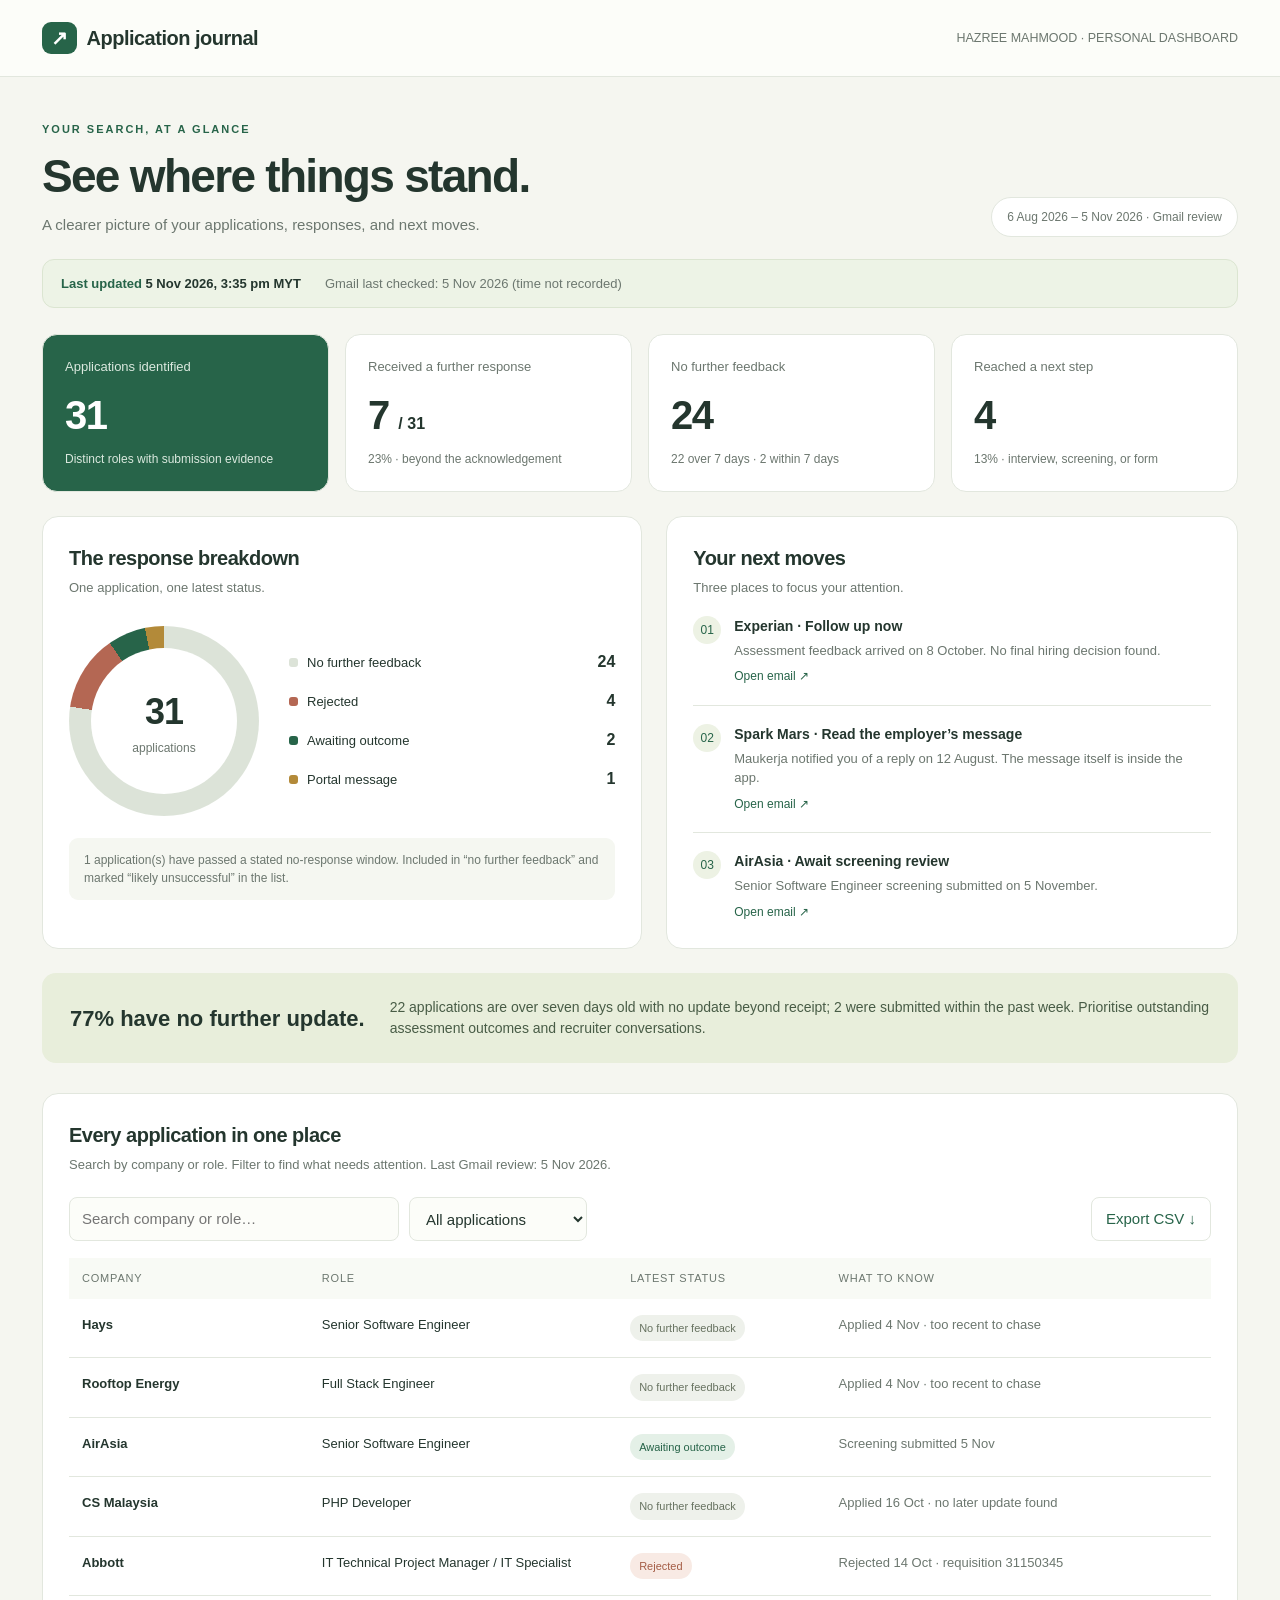
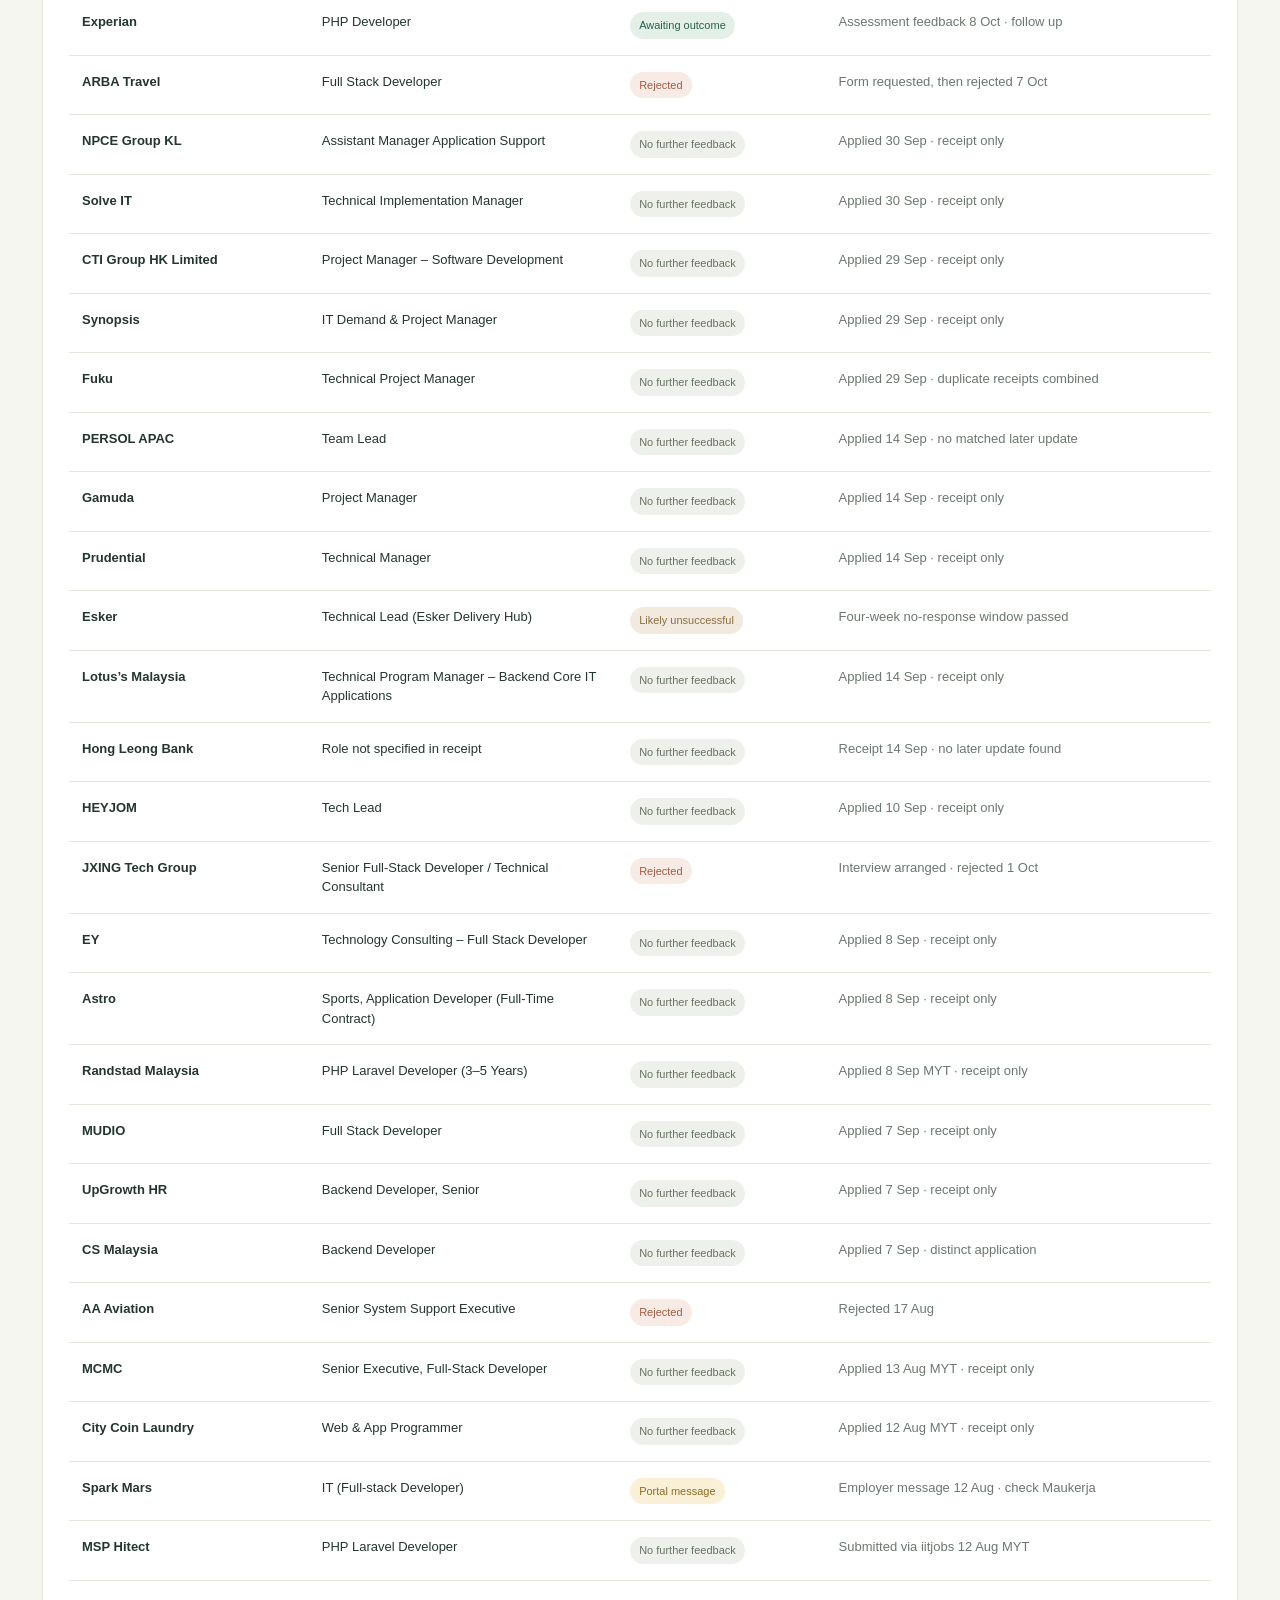
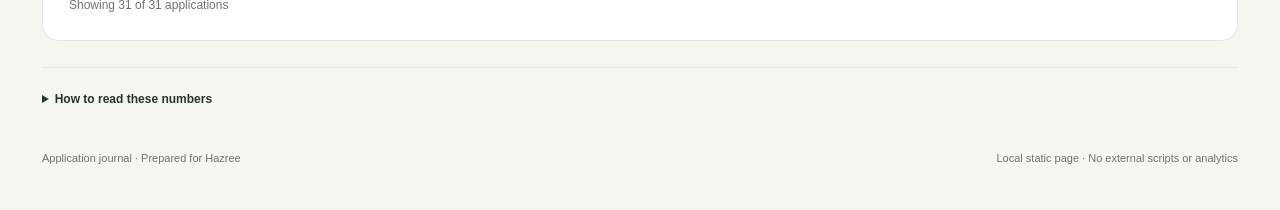
==== job-applications/index.html @ f1a56518 "Display last page update and Gmail review timestamps" ====
<!doctype html>
<html lang="en"><head><meta charset="utf-8"><meta name="viewport" content="width=device-width,initial-scale=1"><meta name="description" content="Hazree's job application dashboard, based on Gmail evidence from August to November 2026."><title>Application journal · Hazree</title>
<style>
:root{--ink:#24362e;--muted:#6c776f;--bg:#f5f6f0;--paper:#fff;--line:#e2e7de;--green:#276449;--lime:#dce9aa;--red:#b46753;--gold:#b38a39}*{box-sizing:border-box}body{margin:0;background:var(--bg);color:var(--ink);font:15px/1.5 -apple-system,BlinkMacSystemFont,"Segoe UI",sans-serif}a{color:var(--green)}button,input,select{font:inherit}button,a,input,select{outline-offset:4px}header{border-bottom:1px solid var(--line);background:#fcfdf9}nav{max-width:1260px;margin:auto;padding:23px 32px;display:flex;justify-content:space-between;align-items:center}.brand{font-weight:750;letter-spacing:-.5px;font-size:20px}.brand span{background:var(--green);color:white;padding:5px 9px;border-radius:9px;margin-right:10px}nav small{color:var(--muted)}main{max-width:1260px;margin:auto;padding:44px 32px} .eyebrow{text-transform:uppercase;font-size:11px;letter-spacing:2px;font-weight:700;color:var(--green)}h1{font-size:clamp(32px,4vw,46px);line-height:1.15;letter-spacing:-1.7px;margin:12px 0}h2{font-size:20px;letter-spacing:-.5px;margin:0 0 5px}p{margin:0;color:var(--muted)}.intro{display:flex;justify-content:space-between;gap:24px;align-items:end;margin-bottom:30px}.date{white-space:nowrap;font-size:12px;color:var(--muted);border:1px solid var(--line);border-radius:25px;padding:10px 15px;background:white}.stats{display:grid;grid-template-columns:repeat(4,1fr);gap:16px;margin-bottom:24px}.stat{padding:22px;border-radius:15px;background:var(--paper);border:1px solid var(--line)}.stat:first-child{background:var(--green);color:white}.stat:first-child p,.stat:first-child small{color:#dbe9df}.stat p{font-size:13px}.stat strong{font-size:40px;font-weight:650;letter-spacing:-1.5px;display:block;margin:8px 0 2px}.stat small{color:var(--muted);font-size:12px}.grid{display:grid;grid-template-columns:1.05fr 1fr;gap:24px;margin-bottom:24px}.card{background:white;border:1px solid var(--line);border-radius:16px;padding:26px}.sub{font-size:13px}.chart-area{display:flex;align-items:center;gap:30px;margin:28px 0 22px}.donut{width:190px;height:190px;flex-shrink:0;border-radius:50%;background:conic-gradient(#dce3d8 0 77.419%,#b46753 77.419% 90.322%,#276449 90.322% 96.774%,#b38a39 96.774%);position:relative}.donut:after{content:"";position:absolute;inset:22px;background:white;border-radius:50%}.center{position:absolute;inset:0;display:flex;flex-direction:column;align-items:center;justify-content:center;z-index:1}.center strong{font-size:36px;letter-spacing:-1px}.center span{color:var(--muted);font-size:12px}.legend{flex:1}.legend-row{display:flex;align-items:center;gap:9px;margin:15px 0;font-size:13px}.dot{width:9px;height:9px;border-radius:3px;flex-shrink:0}.legend-row strong{margin-left:auto;font-size:16px}.note{background:#f5f7f1;border-radius:9px;padding:13px 15px;color:var(--muted);font-size:12px}.follow{display:flex;gap:13px;padding:18px 0;border-bottom:1px solid var(--line)}.follow:last-child{border:0;padding-bottom:0}.num{width:28px;height:28px;background:#edf2e4;display:grid;place-items:center;border-radius:50%;color:var(--green);font-size:12px;flex-shrink:0}.follow strong{display:block;font-size:14px;margin-bottom:4px}.follow p{font-size:13px}.follow a{font-size:12px;text-decoration:none;display:inline-block;margin-top:7px}.insight{padding:24px 28px;border-radius:14px;background:#e8eedb;display:flex;gap:25px;align-items:center;margin-bottom:30px}.insight b{font-size:22px;white-space:nowrap}.insight p{font-size:14px;color:#485c46}.toolbar{display:flex;gap:12px;justify-content:space-between;margin:22px 0 17px}.controls{display:flex;gap:10px;flex:1}input,select{border:1px solid var(--line);background:#fcfdf9;padding:10px 12px;border-radius:8px;color:var(--ink)}input{width:min(100%,330px)}button{border:1px solid var(--line);background:white;border-radius:8px;padding:10px 14px;cursor:pointer;color:var(--green)}button:hover{background:#edf2e4}.table-wrap{overflow:auto}table{width:100%;border-collapse:collapse;text-align:left;font-size:13px;min-width:760px}th{color:var(--muted);font-weight:500;font-size:11px;text-transform:uppercase;letter-spacing:.8px;padding:12px 13px;background:#f8faf5}td{padding:16px 13px;border-bottom:1px solid var(--line);vertical-align:top}td:first-child{font-weight:650;width:21%}td:nth-child(2){width:27%}td:last-child{color:var(--muted);max-width:260px}.pill{display:inline-block;border-radius:20px;padding:5px 9px;font-size:11px;white-space:nowrap;background:#eef1eb;color:#677260}.pill.rejected{background:#f8eae4;color:#a45c45}.pill.progress{background:#e4f0e7;color:#276449}.pill.portal{background:#faf0d8;color:#906b20}.pill.likely{background:#f2eadf;color:#8c6e43}.count{font-size:12px;color:var(--muted);margin-top:15px}.method{margin-top:26px;padding:22px 0;border-top:1px solid var(--line);font-size:12px;color:var(--muted)}details summary{cursor:pointer;font-weight:600;color:var(--ink);margin-bottom:8px}.method p{max-width:950px;margin:9px 0}.empty{text-align:center;padding:35px;color:var(--muted)}footer{display:flex;justify-content:space-between;font-size:11px;color:var(--muted);padding-top:12px}@media(max-width:900px){.grid{grid-template-columns:1fr}.stats{grid-template-columns:repeat(2,1fr)}.intro{display:block}.date{display:inline-block;margin-top:18px}.chart-area{justify-content:center}.insight{align-items:start}.insight b{white-space:normal}}@media(max-width:550px){nav{padding:19px 20px}nav small{font-size:10px}main{padding:30px 18px}.stats{gap:10px}.stat{padding:17px}.stat strong{font-size:32px}.card{padding:20px}.chart-area{gap:18px;flex-direction:column}.legend{width:100%}.legend-row{margin:12px 0}.toolbar,.controls{flex-direction:column}input{width:100%}.insight{display:block}.insight p{margin-top:8px}footer{display:block}h1{letter-spacing:-1px}}@media print{button,.toolbar{display:none}.card,.stat{break-inside:avoid}body{background:white}main{padding:20px 0}.grid{grid-template-columns:1fr 1fr}.table-wrap{overflow:visible}table{min-width:0}.pill{white-space:normal}}
.freshness{display:flex;flex-wrap:wrap;align-items:center;gap:10px 24px;margin:-8px 0 26px;padding:14px 18px;background:#edf3e6;border:1px solid #dbe5d1;border-radius:12px;font-size:13px}.freshness strong{color:var(--green)}.freshness span{color:var(--muted)}.freshness time{font-weight:600;color:var(--ink)}</style></head><body>
<header><nav><div class="brand"><span>↗</span>Application journal</div><small>HAZREE MAHMOOD · PERSONAL DASHBOARD</small></nav></header>
<main><div class="intro"><div><div class="eyebrow">Your search, at a glance</div><h1>See where things stand.</h1><p>A clearer picture of your applications, responses, and next moves.</p></div><div class="date">6 Aug 2026 – 5 Nov 2026 · Gmail review</div></div>
<aside class="freshness" aria-label="Dashboard freshness"><div><strong>Last updated</strong> <time datetime="2026-11-05T07:35:11.949Z">5 Nov 2026, 3:35 pm MYT</time></div><span>Gmail last checked: 5 Nov 2026 (time not recorded)</span></aside>
<section class="stats" aria-label="Application summary"><div class="stat"><p>Applications identified</p><strong>31</strong><small>Distinct roles with submission evidence</small></div><div class="stat"><p>Received a further response</p><strong>7 <span style="font-size:16px;letter-spacing:0">/ 31</span></strong><small>23% · beyond the acknowledgement</small></div><div class="stat"><p>No further feedback</p><strong>24</strong><small>22 over 7 days · 2 within 7 days</small></div><div class="stat"><p>Reached a next step</p><strong>4</strong><small>13% · interview, screening, or form</small></div></section>
<div class="grid"><section class="card"><h2>The response breakdown</h2><p class="sub">One application, one latest status.</p><div class="chart-area"><div class="donut" style="background:conic-gradient(#dce3d8 0% 77.41935483870968%,#b46753 77.41935483870968% 90.3225806451613%,#276449 90.3225806451613% 96.7741935483871%,#b38a39 96.7741935483871% 100%)" role="img" aria-label="24 No further feedback, 4 Rejected, 2 Awaiting outcome, 1 Portal message"><div class="center"><strong>31</strong><span>applications</span></div></div><div class="legend"><div class="legend-row"><span class="dot" style="background:#dce3d8"></span>No further feedback<strong>24</strong></div><div class="legend-row"><span class="dot" style="background:#b46753"></span>Rejected<strong>4</strong></div><div class="legend-row"><span class="dot" style="background:#276449"></span>Awaiting outcome<strong>2</strong></div><div class="legend-row"><span class="dot" style="background:#b38a39"></span>Portal message<strong>1</strong></div></div></div><div class="note">1 application(s) have passed a stated no-response window. Included in “no further feedback” and marked “likely unsuccessful” in the list.</div></section>
<section class="card"><h2>Your next moves</h2><p class="sub">Three places to focus your attention.</p><div class="follow"><span class="num">01</span><div><strong>Experian · Follow up now</strong><p>Assessment feedback arrived on 8 October. No final hiring decision found.</p><a href="https://mail.google.com/mail/u/0/#all/1a11735dcb362a3a" target="_blank" rel="noopener noreferrer">Open email ↗</a></div></div><div class="follow"><span class="num">02</span><div><strong>Spark Mars · Read the employer’s message</strong><p>Maukerja notified you of a reply on 12 August. The message itself is inside the app.</p><a href="https://mail.google.com/mail/u/0/#all/19ff475cb9b9b578" target="_blank" rel="noopener noreferrer">Open email ↗</a></div></div><div class="follow"><span class="num">03</span><div><strong>AirAsia · Await screening review</strong><p>Senior Software Engineer screening submitted on 5 November.</p><a href="https://mail.google.com/mail/u/0/#all/1a1a996d621f05c7" target="_blank" rel="noopener noreferrer">Open email ↗</a></div></div></section></div>
<aside class="insight"><b>77% have no further update.</b><p>22 applications are over seven days old with no update beyond receipt; 2 were submitted within the past week. Prioritise outstanding assessment outcomes and recruiter conversations.</p></aside>
<section class="card"><h2>Every application in one place</h2><p class="sub">Search by company or role. Filter to find what needs attention. Last Gmail review: 5 Nov 2026.</p><div class="toolbar"><div class="controls"><input id="search" type="search" placeholder="Search company or role…" aria-label="Search company or role"><select id="filter" aria-label="Filter by status"><option value="all">All applications</option><option value="silent">No further feedback</option><option value="progress">Awaiting outcome</option><option value="rejected">Rejected</option><option value="portal">Portal message</option><option value="likely">Likely unsuccessful</option><option value="offer">Offer received</option><option value="withdrawn">Withdrawn</option></select></div><button id="export">Export CSV ↓</button></div><div class="table-wrap"><table><thead><tr><th scope="col">Company</th><th scope="col">Role</th><th scope="col">Latest status</th><th scope="col">What to know</th></tr></thead><tbody id="rows"></tbody></table></div><div class="count" id="count" aria-live="polite"></div></section>
<div class="method"><details><summary>How to read these numbers</summary><p>Gmail evidence was last reviewed on 5 Nov 2026. This dashboard includes applications with submission evidence from 6 Aug 2026 onward. Duplicate receipts for the same role, such as Fuku’s Indeed and Workable confirmations, count once. CS Malaysia’s two differently titled applications count separately.</p><p>“Further response” includes decisions, next-step requests, assessment feedback, and a portal-message notification. Automated receipts, job advertisements, candidate-experience surveys, and general recruiter registration forms do not count. Next-step applications overlap with the latest-status categories: JXING and ARBA later rejected the application.</p><p>Two additional rejections arrived in this period—EverestEngineering and AirAsia Software Engineer I—but their submission receipts were not found in this period. They are outside the submission-period group. The earlier 13 figure counted response emails, not applications.</p><p>No Gmail update does not prove an employer never replied. Phone, WhatsApp, job portals, and other accounts may contain additional responses. PERSOL’s August candidate-registration form is not treated as a response to its September Team Lead application. An hourly local task checks whether today’s Gmail review is complete. It refreshes this page at most once per Malaysia calendar day and pushes changes through the existing CI/CD pipeline. This page does not access Gmail in your browser. The Mac must be awake with the app running for that scheduled review. Waiting times are measured as of 5 Nov 2026.</p></details></div><footer><span>Application journal · Prepared for Hazree</span><span>Local static page · No external scripts or analytics</span></footer>
</main>
<script>window.applicationData = {"periodStart":"2026-08-06","checkedOn":"2026-11-05","timezone":"Asia/Kuala_Lumpur","schedule":"Hourly check; one successful update per Malaysia calendar day","applications":[{"id":"application-001","company":"Hays","role":"Senior Software Engineer","status":"silent","note":"Applied 4 Nov · too recent to chase","appliedOn":"2026-11-04","hadNextStep":false},{"id":"application-002","company":"Rooftop Energy","role":"Full Stack Engineer","status":"silent","note":"Applied 4 Nov · too recent to chase","appliedOn":"2026-11-04","hadNextStep":false},{"id":"application-003","company":"AirAsia","role":"Senior Software Engineer","status":"progress","note":"Screening submitted 5 Nov","appliedOn":"2026-11-05","hadNextStep":true},{"id":"application-004","company":"CS Malaysia","role":"PHP Developer","status":"silent","note":"Applied 16 Oct · no later update found","appliedOn":"2026-10-17","hadNextStep":false},{"id":"application-005","company":"Abbott","role":"IT Technical Project Manager / IT Specialist","status":"rejected","note":"Rejected 14 Oct · requisition 31150345","appliedOn":"2026-09-14","hadNextStep":false},{"id":"application-006","company":"Experian","role":"PHP Developer","status":"progress","note":"Assessment feedback 8 Oct · follow up","appliedOn":"2026-09-08","hadNextStep":true},{"id":"application-007","company":"ARBA Travel","role":"Full Stack Developer","status":"rejected","note":"Form requested, then rejected 7 Oct","appliedOn":"2026-10-01","hadNextStep":true},{"id":"application-008","company":"NPCE Group KL","role":"Assistant Manager Application Support","status":"silent","note":"Applied 30 Sep · receipt only","appliedOn":"2026-09-30","hadNextStep":false},{"id":"application-009","company":"Solve IT","role":"Technical Implementation Manager","status":"silent","note":"Applied 30 Sep · receipt only","appliedOn":"2026-09-30","hadNextStep":false},{"id":"application-010","company":"CTI Group HK Limited","role":"Project Manager – Software Development","status":"silent","note":"Applied 29 Sep · receipt only","appliedOn":"2026-09-29","hadNextStep":false},{"id":"application-011","company":"Synopsis","role":"IT Demand & Project Manager","status":"silent","note":"Applied 29 Sep · receipt only","appliedOn":"2026-09-29","hadNextStep":false},{"id":"application-012","company":"Fuku","role":"Technical Project Manager","status":"silent","note":"Applied 29 Sep · duplicate receipts combined","appliedOn":"2026-09-29","hadNextStep":false},{"id":"application-013","company":"PERSOL APAC","role":"Team Lead","status":"silent","note":"Applied 14 Sep · no matched later update","appliedOn":"2026-09-15","hadNextStep":false},{"id":"application-014","company":"Gamuda","role":"Project Manager","status":"silent","note":"Applied 14 Sep · receipt only","appliedOn":"2026-09-15","hadNextStep":false},{"id":"application-015","company":"Prudential","role":"Technical Manager","status":"silent","note":"Applied 14 Sep · receipt only","appliedOn":"2026-09-14","hadNextStep":false},{"id":"application-016","company":"Esker","role":"Technical Lead (Esker Delivery Hub)","status":"likely","note":"Four-week no-response window passed","appliedOn":"2026-09-14","hadNextStep":false},{"id":"application-017","company":"Lotus’s Malaysia","role":"Technical Program Manager – Backend Core IT Applications","status":"silent","note":"Applied 14 Sep · receipt only","appliedOn":"2026-09-14","hadNextStep":false},{"id":"application-018","company":"Hong Leong Bank","role":"Role not specified in receipt","status":"silent","note":"Receipt 14 Sep · no later update found","appliedOn":"2026-09-14","hadNextStep":false},{"id":"application-019","company":"HEYJOM","role":"Tech Lead","status":"silent","note":"Applied 10 Sep · receipt only","appliedOn":"2026-09-10","hadNextStep":false},{"id":"application-020","company":"JXING Tech Group","role":"Senior Full-Stack Developer / Technical Consultant","status":"rejected","note":"Interview arranged · rejected 1 Oct","appliedOn":"2026-09-07","hadNextStep":true},{"id":"application-021","company":"EY","role":"Technology Consulting – Full Stack Developer","status":"silent","note":"Applied 8 Sep · receipt only","appliedOn":"2026-09-08","hadNextStep":false},{"id":"application-022","company":"Astro","role":"Sports, Application Developer (Full-Time Contract)","status":"silent","note":"Applied 8 Sep · receipt only","appliedOn":"2026-09-08","hadNextStep":false},{"id":"application-023","company":"Randstad Malaysia","role":"PHP Laravel Developer (3–5 Years)","status":"silent","note":"Applied 8 Sep MYT · receipt only","appliedOn":"2026-09-08","hadNextStep":false},{"id":"application-024","company":"MUDIO","role":"Full Stack Developer","status":"silent","note":"Applied 7 Sep · receipt only","appliedOn":"2026-09-07","hadNextStep":false},{"id":"application-025","company":"UpGrowth HR","role":"Backend Developer, Senior","status":"silent","note":"Applied 7 Sep · receipt only","appliedOn":"2026-09-07","hadNextStep":false},{"id":"application-026","company":"CS Malaysia","role":"Backend Developer","status":"silent","note":"Applied 7 Sep · distinct application","appliedOn":"2026-09-07","hadNextStep":false},{"id":"application-027","company":"AA Aviation","role":"Senior System Support Executive","status":"rejected","note":"Rejected 17 Aug","appliedOn":"2026-08-12","hadNextStep":false},{"id":"application-028","company":"MCMC","role":"Senior Executive, Full-Stack Developer","status":"silent","note":"Applied 13 Aug MYT · receipt only","appliedOn":"2026-08-13","hadNextStep":false},{"id":"application-029","company":"City Coin Laundry","role":"Web & App Programmer","status":"silent","note":"Applied 12 Aug MYT · receipt only","appliedOn":"2026-08-12","hadNextStep":false},{"id":"application-030","company":"Spark Mars","role":"IT (Full-stack Developer)","status":"portal","note":"Employer message 12 Aug · check Maukerja","appliedOn":"2026-08-12","hadNextStep":false},{"id":"application-031","company":"MSP Hitect","role":"PHP Laravel Developer","status":"silent","note":"Submitted via iitjobs 12 Aug MYT","appliedOn":"2026-08-12","hadNextStep":false}],"followUps":[{"company":"Experian","action":"Follow up now","note":"Assessment feedback arrived on 8 October. No final hiring decision found.","url":"https://mail.google.com/mail/u/0/#all/1a11735dcb362a3a"},{"company":"Spark Mars","action":"Read the employer’s message","note":"Maukerja notified you of a reply on 12 August. The message itself is inside the app.","url":"https://mail.google.com/mail/u/0/#all/19ff475cb9b9b578"},{"company":"AirAsia","action":"Await screening review","note":"Senior Software Engineer screening submitted on 5 November.","url":"https://mail.google.com/mail/u/0/#all/1a1a996d621f05c7"}]};</script>
<script src="app.js"></script></body></html>
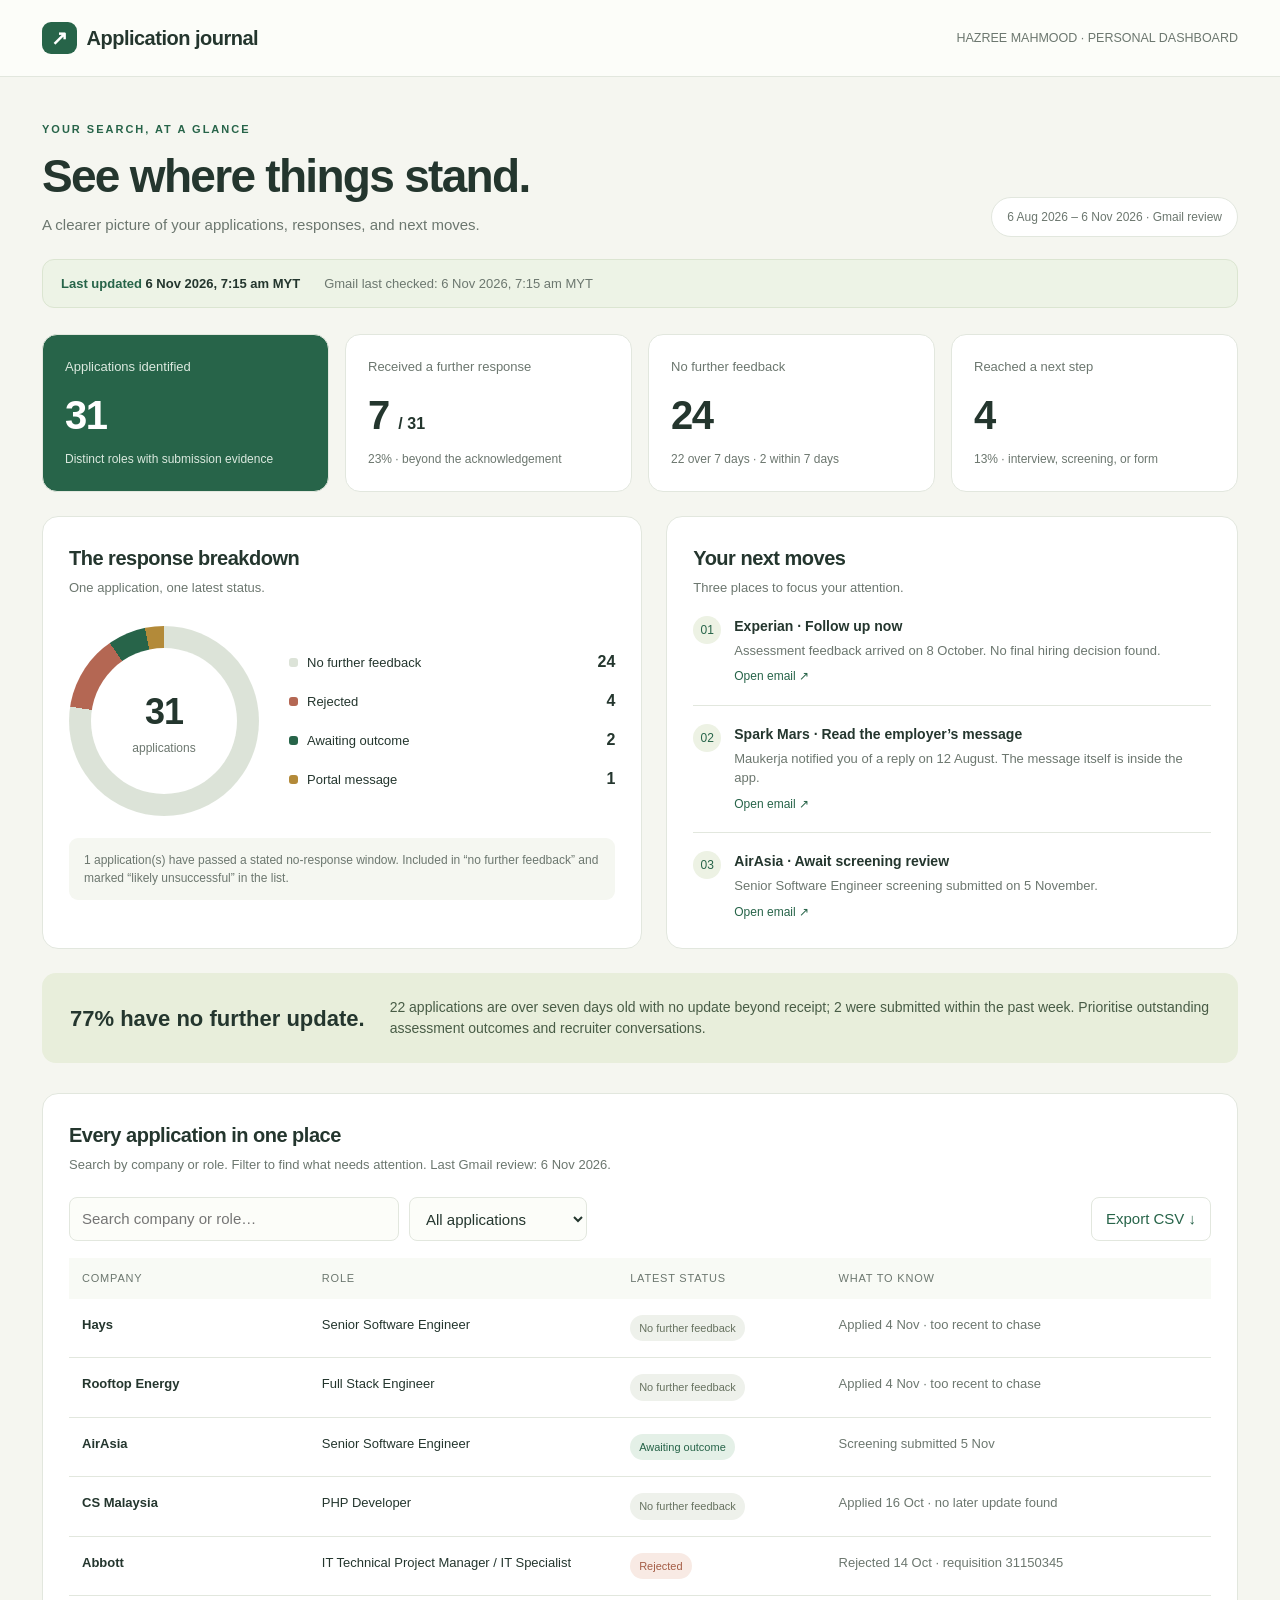
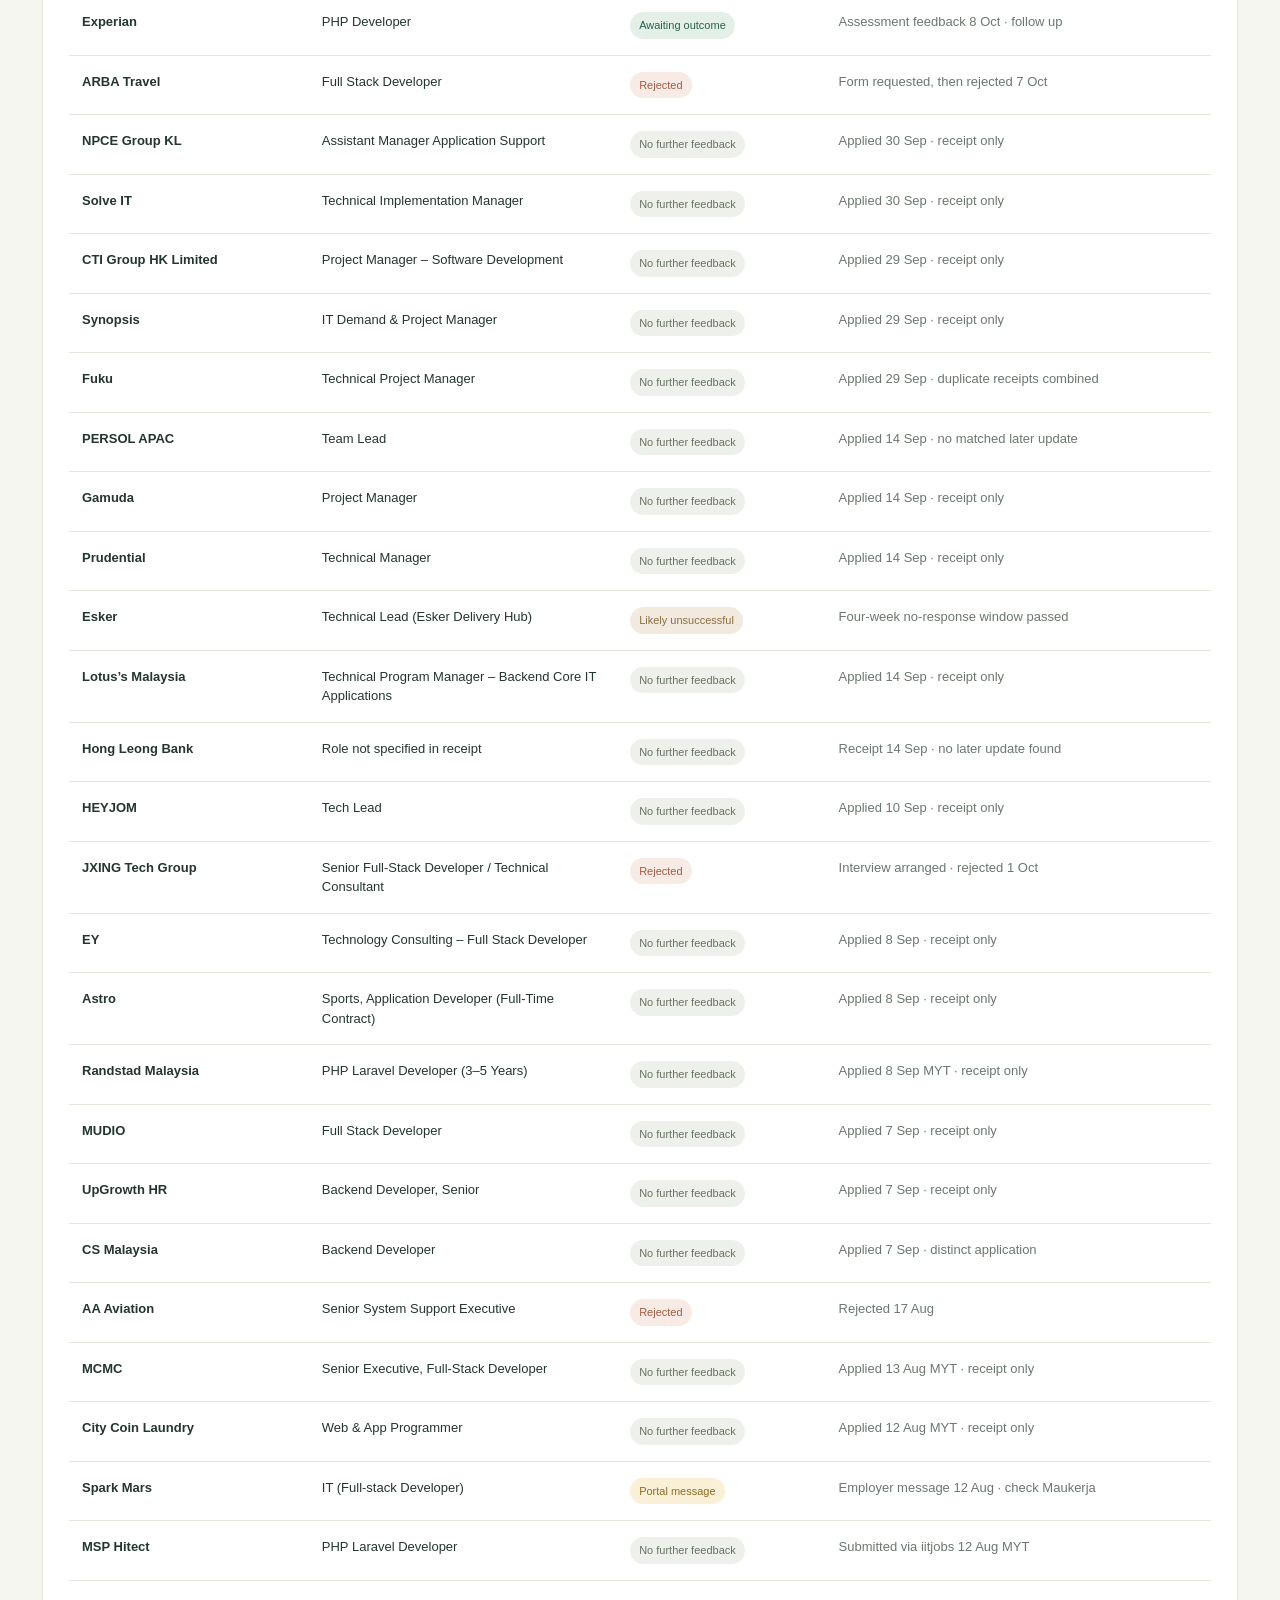
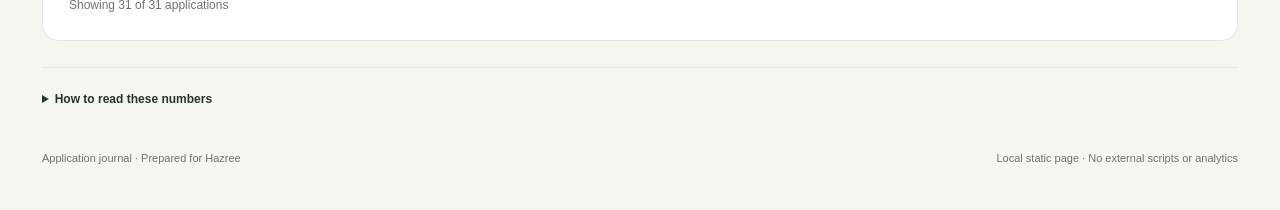
==== commit 956116c5: "Refresh application dashboard after 6 November Gmail review" ====
--- a/job-applications/index.html
+++ b/job-applications/index.html
@@ -4,14 +4,14 @@
 :root{--ink:#24362e;--muted:#6c776f;--bg:#f5f6f0;--paper:#fff;--line:#e2e7de;--green:#276449;--lime:#dce9aa;--red:#b46753;--gold:#b38a39}*{box-sizing:border-box}body{margin:0;background:var(--bg);color:var(--ink);font:15px/1.5 -apple-system,BlinkMacSystemFont,"Segoe UI",sans-serif}a{color:var(--green)}button,input,select{font:inherit}button,a,input,select{outline-offset:4px}header{border-bottom:1px solid var(--line);background:#fcfdf9}nav{max-width:1260px;margin:auto;padding:23px 32px;display:flex;justify-content:space-between;align-items:center}.brand{font-weight:750;letter-spacing:-.5px;font-size:20px}.brand span{background:var(--green);color:white;padding:5px 9px;border-radius:9px;margin-right:10px}nav small{color:var(--muted)}main{max-width:1260px;margin:auto;padding:44px 32px} .eyebrow{text-transform:uppercase;font-size:11px;letter-spacing:2px;font-weight:700;color:var(--green)}h1{font-size:clamp(32px,4vw,46px);line-height:1.15;letter-spacing:-1.7px;margin:12px 0}h2{font-size:20px;letter-spacing:-.5px;margin:0 0 5px}p{margin:0;color:var(--muted)}.intro{display:flex;justify-content:space-between;gap:24px;align-items:end;margin-bottom:30px}.date{white-space:nowrap;font-size:12px;color:var(--muted);border:1px solid var(--line);border-radius:25px;padding:10px 15px;background:white}.stats{display:grid;grid-template-columns:repeat(4,1fr);gap:16px;margin-bottom:24px}.stat{padding:22px;border-radius:15px;background:var(--paper);border:1px solid var(--line)}.stat:first-child{background:var(--green);color:white}.stat:first-child p,.stat:first-child small{color:#dbe9df}.stat p{font-size:13px}.stat strong{font-size:40px;font-weight:650;letter-spacing:-1.5px;display:block;margin:8px 0 2px}.stat small{color:var(--muted);font-size:12px}.grid{display:grid;grid-template-columns:1.05fr 1fr;gap:24px;margin-bottom:24px}.card{background:white;border:1px solid var(--line);border-radius:16px;padding:26px}.sub{font-size:13px}.chart-area{display:flex;align-items:center;gap:30px;margin:28px 0 22px}.donut{width:190px;height:190px;flex-shrink:0;border-radius:50%;background:conic-gradient(#dce3d8 0 77.419%,#b46753 77.419% 90.322%,#276449 90.322% 96.774%,#b38a39 96.774%);position:relative}.donut:after{content:"";position:absolute;inset:22px;background:white;border-radius:50%}.center{position:absolute;inset:0;display:flex;flex-direction:column;align-items:center;justify-content:center;z-index:1}.center strong{font-size:36px;letter-spacing:-1px}.center span{color:var(--muted);font-size:12px}.legend{flex:1}.legend-row{display:flex;align-items:center;gap:9px;margin:15px 0;font-size:13px}.dot{width:9px;height:9px;border-radius:3px;flex-shrink:0}.legend-row strong{margin-left:auto;font-size:16px}.note{background:#f5f7f1;border-radius:9px;padding:13px 15px;color:var(--muted);font-size:12px}.follow{display:flex;gap:13px;padding:18px 0;border-bottom:1px solid var(--line)}.follow:last-child{border:0;padding-bottom:0}.num{width:28px;height:28px;background:#edf2e4;display:grid;place-items:center;border-radius:50%;color:var(--green);font-size:12px;flex-shrink:0}.follow strong{display:block;font-size:14px;margin-bottom:4px}.follow p{font-size:13px}.follow a{font-size:12px;text-decoration:none;display:inline-block;margin-top:7px}.insight{padding:24px 28px;border-radius:14px;background:#e8eedb;display:flex;gap:25px;align-items:center;margin-bottom:30px}.insight b{font-size:22px;white-space:nowrap}.insight p{font-size:14px;color:#485c46}.toolbar{display:flex;gap:12px;justify-content:space-between;margin:22px 0 17px}.controls{display:flex;gap:10px;flex:1}input,select{border:1px solid var(--line);background:#fcfdf9;padding:10px 12px;border-radius:8px;color:var(--ink)}input{width:min(100%,330px)}button{border:1px solid var(--line);background:white;border-radius:8px;padding:10px 14px;cursor:pointer;color:var(--green)}button:hover{background:#edf2e4}.table-wrap{overflow:auto}table{width:100%;border-collapse:collapse;text-align:left;font-size:13px;min-width:760px}th{color:var(--muted);font-weight:500;font-size:11px;text-transform:uppercase;letter-spacing:.8px;padding:12px 13px;background:#f8faf5}td{padding:16px 13px;border-bottom:1px solid var(--line);vertical-align:top}td:first-child{font-weight:650;width:21%}td:nth-child(2){width:27%}td:last-child{color:var(--muted);max-width:260px}.pill{display:inline-block;border-radius:20px;padding:5px 9px;font-size:11px;white-space:nowrap;background:#eef1eb;color:#677260}.pill.rejected{background:#f8eae4;color:#a45c45}.pill.progress{background:#e4f0e7;color:#276449}.pill.portal{background:#faf0d8;color:#906b20}.pill.likely{background:#f2eadf;color:#8c6e43}.count{font-size:12px;color:var(--muted);margin-top:15px}.method{margin-top:26px;padding:22px 0;border-top:1px solid var(--line);font-size:12px;color:var(--muted)}details summary{cursor:pointer;font-weight:600;color:var(--ink);margin-bottom:8px}.method p{max-width:950px;margin:9px 0}.empty{text-align:center;padding:35px;color:var(--muted)}footer{display:flex;justify-content:space-between;font-size:11px;color:var(--muted);padding-top:12px}@media(max-width:900px){.grid{grid-template-columns:1fr}.stats{grid-template-columns:repeat(2,1fr)}.intro{display:block}.date{display:inline-block;margin-top:18px}.chart-area{justify-content:center}.insight{align-items:start}.insight b{white-space:normal}}@media(max-width:550px){nav{padding:19px 20px}nav small{font-size:10px}main{padding:30px 18px}.stats{gap:10px}.stat{padding:17px}.stat strong{font-size:32px}.card{padding:20px}.chart-area{gap:18px;flex-direction:column}.legend{width:100%}.legend-row{margin:12px 0}.toolbar,.controls{flex-direction:column}input{width:100%}.insight{display:block}.insight p{margin-top:8px}footer{display:block}h1{letter-spacing:-1px}}@media print{button,.toolbar{display:none}.card,.stat{break-inside:avoid}body{background:white}main{padding:20px 0}.grid{grid-template-columns:1fr 1fr}.table-wrap{overflow:visible}table{min-width:0}.pill{white-space:normal}}
 .freshness{display:flex;flex-wrap:wrap;align-items:center;gap:10px 24px;margin:-8px 0 26px;padding:14px 18px;background:#edf3e6;border:1px solid #dbe5d1;border-radius:12px;font-size:13px}.freshness strong{color:var(--green)}.freshness span{color:var(--muted)}.freshness time{font-weight:600;color:var(--ink)}</style></head><body>
 <header><nav><div class="brand"><span>↗</span>Application journal</div><small>HAZREE MAHMOOD · PERSONAL DASHBOARD</small></nav></header>
-<main><div class="intro"><div><div class="eyebrow">Your search, at a glance</div><h1>See where things stand.</h1><p>A clearer picture of your applications, responses, and next moves.</p></div><div class="date">6 Aug 2026 – 5 Nov 2026 · Gmail review</div></div>
-<aside class="freshness" aria-label="Dashboard freshness"><div><strong>Last updated</strong> <time datetime="2026-11-05T07:35:11.949Z">5 Nov 2026, 3:35 pm MYT</time></div><span>Gmail last checked: 5 Nov 2026 (time not recorded)</span></aside>
+<main><div class="intro"><div><div class="eyebrow">Your search, at a glance</div><h1>See where things stand.</h1><p>A clearer picture of your applications, responses, and next moves.</p></div><div class="date">6 Aug 2026 – 6 Nov 2026 · Gmail review</div></div>
+<aside class="freshness" aria-label="Dashboard freshness"><div><strong>Last updated</strong> <time datetime="2026-11-05T23:15:33.865Z">6 Nov 2026, 7:15 am MYT</time></div><span>Gmail last checked: 6 Nov 2026, 7:15 am MYT</span></aside>
 <section class="stats" aria-label="Application summary"><div class="stat"><p>Applications identified</p><strong>31</strong><small>Distinct roles with submission evidence</small></div><div class="stat"><p>Received a further response</p><strong>7 <span style="font-size:16px;letter-spacing:0">/ 31</span></strong><small>23% · beyond the acknowledgement</small></div><div class="stat"><p>No further feedback</p><strong>24</strong><small>22 over 7 days · 2 within 7 days</small></div><div class="stat"><p>Reached a next step</p><strong>4</strong><small>13% · interview, screening, or form</small></div></section>
 <div class="grid"><section class="card"><h2>The response breakdown</h2><p class="sub">One application, one latest status.</p><div class="chart-area"><div class="donut" style="background:conic-gradient(#dce3d8 0% 77.41935483870968%,#b46753 77.41935483870968% 90.3225806451613%,#276449 90.3225806451613% 96.7741935483871%,#b38a39 96.7741935483871% 100%)" role="img" aria-label="24 No further feedback, 4 Rejected, 2 Awaiting outcome, 1 Portal message"><div class="center"><strong>31</strong><span>applications</span></div></div><div class="legend"><div class="legend-row"><span class="dot" style="background:#dce3d8"></span>No further feedback<strong>24</strong></div><div class="legend-row"><span class="dot" style="background:#b46753"></span>Rejected<strong>4</strong></div><div class="legend-row"><span class="dot" style="background:#276449"></span>Awaiting outcome<strong>2</strong></div><div class="legend-row"><span class="dot" style="background:#b38a39"></span>Portal message<strong>1</strong></div></div></div><div class="note">1 application(s) have passed a stated no-response window. Included in “no further feedback” and marked “likely unsuccessful” in the list.</div></section>
 <section class="card"><h2>Your next moves</h2><p class="sub">Three places to focus your attention.</p><div class="follow"><span class="num">01</span><div><strong>Experian · Follow up now</strong><p>Assessment feedback arrived on 8 October. No final hiring decision found.</p><a href="https://mail.google.com/mail/u/0/#all/1a11735dcb362a3a" target="_blank" rel="noopener noreferrer">Open email ↗</a></div></div><div class="follow"><span class="num">02</span><div><strong>Spark Mars · Read the employer’s message</strong><p>Maukerja notified you of a reply on 12 August. The message itself is inside the app.</p><a href="https://mail.google.com/mail/u/0/#all/19ff475cb9b9b578" target="_blank" rel="noopener noreferrer">Open email ↗</a></div></div><div class="follow"><span class="num">03</span><div><strong>AirAsia · Await screening review</strong><p>Senior Software Engineer screening submitted on 5 November.</p><a href="https://mail.google.com/mail/u/0/#all/1a1a996d621f05c7" target="_blank" rel="noopener noreferrer">Open email ↗</a></div></div></section></div>
 <aside class="insight"><b>77% have no further update.</b><p>22 applications are over seven days old with no update beyond receipt; 2 were submitted within the past week. Prioritise outstanding assessment outcomes and recruiter conversations.</p></aside>
-<section class="card"><h2>Every application in one place</h2><p class="sub">Search by company or role. Filter to find what needs attention. Last Gmail review: 5 Nov 2026.</p><div class="toolbar"><div class="controls"><input id="search" type="search" placeholder="Search company or role…" aria-label="Search company or role"><select id="filter" aria-label="Filter by status"><option value="all">All applications</option><option value="silent">No further feedback</option><option value="progress">Awaiting outcome</option><option value="rejected">Rejected</option><option value="portal">Portal message</option><option value="likely">Likely unsuccessful</option><option value="offer">Offer received</option><option value="withdrawn">Withdrawn</option></select></div><button id="export">Export CSV ↓</button></div><div class="table-wrap"><table><thead><tr><th scope="col">Company</th><th scope="col">Role</th><th scope="col">Latest status</th><th scope="col">What to know</th></tr></thead><tbody id="rows"></tbody></table></div><div class="count" id="count" aria-live="polite"></div></section>
-<div class="method"><details><summary>How to read these numbers</summary><p>Gmail evidence was last reviewed on 5 Nov 2026. This dashboard includes applications with submission evidence from 6 Aug 2026 onward. Duplicate receipts for the same role, such as Fuku’s Indeed and Workable confirmations, count once. CS Malaysia’s two differently titled applications count separately.</p><p>“Further response” includes decisions, next-step requests, assessment feedback, and a portal-message notification. Automated receipts, job advertisements, candidate-experience surveys, and general recruiter registration forms do not count. Next-step applications overlap with the latest-status categories: JXING and ARBA later rejected the application.</p><p>Two additional rejections arrived in this period—EverestEngineering and AirAsia Software Engineer I—but their submission receipts were not found in this period. They are outside the submission-period group. The earlier 13 figure counted response emails, not applications.</p><p>No Gmail update does not prove an employer never replied. Phone, WhatsApp, job portals, and other accounts may contain additional responses. PERSOL’s August candidate-registration form is not treated as a response to its September Team Lead application. An hourly local task checks whether today’s Gmail review is complete. It refreshes this page at most once per Malaysia calendar day and pushes changes through the existing CI/CD pipeline. This page does not access Gmail in your browser. The Mac must be awake with the app running for that scheduled review. Waiting times are measured as of 5 Nov 2026.</p></details></div><footer><span>Application journal · Prepared for Hazree</span><span>Local static page · No external scripts or analytics</span></footer>
+<section class="card"><h2>Every application in one place</h2><p class="sub">Search by company or role. Filter to find what needs attention. Last Gmail review: 6 Nov 2026.</p><div class="toolbar"><div class="controls"><input id="search" type="search" placeholder="Search company or role…" aria-label="Search company or role"><select id="filter" aria-label="Filter by status"><option value="all">All applications</option><option value="silent">No further feedback</option><option value="progress">Awaiting outcome</option><option value="rejected">Rejected</option><option value="portal">Portal message</option><option value="likely">Likely unsuccessful</option><option value="offer">Offer received</option><option value="withdrawn">Withdrawn</option></select></div><button id="export">Export CSV ↓</button></div><div class="table-wrap"><table><thead><tr><th scope="col">Company</th><th scope="col">Role</th><th scope="col">Latest status</th><th scope="col">What to know</th></tr></thead><tbody id="rows"></tbody></table></div><div class="count" id="count" aria-live="polite"></div></section>
+<div class="method"><details><summary>How to read these numbers</summary><p>Gmail evidence was last reviewed on 6 Nov 2026. This dashboard includes applications with submission evidence from 6 Aug 2026 onward. Duplicate receipts for the same role, such as Fuku’s Indeed and Workable confirmations, count once. CS Malaysia’s two differently titled applications count separately.</p><p>“Further response” includes decisions, next-step requests, assessment feedback, and a portal-message notification. Automated receipts, job advertisements, candidate-experience surveys, and general recruiter registration forms do not count. Next-step applications overlap with the latest-status categories: JXING and ARBA later rejected the application.</p><p>Two additional rejections arrived in this period—EverestEngineering and AirAsia Software Engineer I—but their submission receipts were not found in this period. They are outside the submission-period group. The earlier 13 figure counted response emails, not applications.</p><p>No Gmail update does not prove an employer never replied. Phone, WhatsApp, job portals, and other accounts may contain additional responses. PERSOL’s August candidate-registration form is not treated as a response to its September Team Lead application. An hourly local task checks whether today’s Gmail review is complete. It refreshes this page at most once per Malaysia calendar day and pushes changes through the existing CI/CD pipeline. This page does not access Gmail in your browser. The Mac must be awake with the app running for that scheduled review. Waiting times are measured as of 6 Nov 2026.</p></details></div><footer><span>Application journal · Prepared for Hazree</span><span>Local static page · No external scripts or analytics</span></footer>
 </main>
-<script>window.applicationData = {"periodStart":"2026-08-06","checkedOn":"2026-11-05","timezone":"Asia/Kuala_Lumpur","schedule":"Hourly check; one successful update per Malaysia calendar day","applications":[{"id":"application-001","company":"Hays","role":"Senior Software Engineer","status":"silent","note":"Applied 4 Nov · too recent to chase","appliedOn":"2026-11-04","hadNextStep":false},{"id":"application-002","company":"Rooftop Energy","role":"Full Stack Engineer","status":"silent","note":"Applied 4 Nov · too recent to chase","appliedOn":"2026-11-04","hadNextStep":false},{"id":"application-003","company":"AirAsia","role":"Senior Software Engineer","status":"progress","note":"Screening submitted 5 Nov","appliedOn":"2026-11-05","hadNextStep":true},{"id":"application-004","company":"CS Malaysia","role":"PHP Developer","status":"silent","note":"Applied 16 Oct · no later update found","appliedOn":"2026-10-17","hadNextStep":false},{"id":"application-005","company":"Abbott","role":"IT Technical Project Manager / IT Specialist","status":"rejected","note":"Rejected 14 Oct · requisition 31150345","appliedOn":"2026-09-14","hadNextStep":false},{"id":"application-006","company":"Experian","role":"PHP Developer","status":"progress","note":"Assessment feedback 8 Oct · follow up","appliedOn":"2026-09-08","hadNextStep":true},{"id":"application-007","company":"ARBA Travel","role":"Full Stack Developer","status":"rejected","note":"Form requested, then rejected 7 Oct","appliedOn":"2026-10-01","hadNextStep":true},{"id":"application-008","company":"NPCE Group KL","role":"Assistant Manager Application Support","status":"silent","note":"Applied 30 Sep · receipt only","appliedOn":"2026-09-30","hadNextStep":false},{"id":"application-009","company":"Solve IT","role":"Technical Implementation Manager","status":"silent","note":"Applied 30 Sep · receipt only","appliedOn":"2026-09-30","hadNextStep":false},{"id":"application-010","company":"CTI Group HK Limited","role":"Project Manager – Software Development","status":"silent","note":"Applied 29 Sep · receipt only","appliedOn":"2026-09-29","hadNextStep":false},{"id":"application-011","company":"Synopsis","role":"IT Demand & Project Manager","status":"silent","note":"Applied 29 Sep · receipt only","appliedOn":"2026-09-29","hadNextStep":false},{"id":"application-012","company":"Fuku","role":"Technical Project Manager","status":"silent","note":"Applied 29 Sep · duplicate receipts combined","appliedOn":"2026-09-29","hadNextStep":false},{"id":"application-013","company":"PERSOL APAC","role":"Team Lead","status":"silent","note":"Applied 14 Sep · no matched later update","appliedOn":"2026-09-15","hadNextStep":false},{"id":"application-014","company":"Gamuda","role":"Project Manager","status":"silent","note":"Applied 14 Sep · receipt only","appliedOn":"2026-09-15","hadNextStep":false},{"id":"application-015","company":"Prudential","role":"Technical Manager","status":"silent","note":"Applied 14 Sep · receipt only","appliedOn":"2026-09-14","hadNextStep":false},{"id":"application-016","company":"Esker","role":"Technical Lead (Esker Delivery Hub)","status":"likely","note":"Four-week no-response window passed","appliedOn":"2026-09-14","hadNextStep":false},{"id":"application-017","company":"Lotus’s Malaysia","role":"Technical Program Manager – Backend Core IT Applications","status":"silent","note":"Applied 14 Sep · receipt only","appliedOn":"2026-09-14","hadNextStep":false},{"id":"application-018","company":"Hong Leong Bank","role":"Role not specified in receipt","status":"silent","note":"Receipt 14 Sep · no later update found","appliedOn":"2026-09-14","hadNextStep":false},{"id":"application-019","company":"HEYJOM","role":"Tech Lead","status":"silent","note":"Applied 10 Sep · receipt only","appliedOn":"2026-09-10","hadNextStep":false},{"id":"application-020","company":"JXING Tech Group","role":"Senior Full-Stack Developer / Technical Consultant","status":"rejected","note":"Interview arranged · rejected 1 Oct","appliedOn":"2026-09-07","hadNextStep":true},{"id":"application-021","company":"EY","role":"Technology Consulting – Full Stack Developer","status":"silent","note":"Applied 8 Sep · receipt only","appliedOn":"2026-09-08","hadNextStep":false},{"id":"application-022","company":"Astro","role":"Sports, Application Developer (Full-Time Contract)","status":"silent","note":"Applied 8 Sep · receipt only","appliedOn":"2026-09-08","hadNextStep":false},{"id":"application-023","company":"Randstad Malaysia","role":"PHP Laravel Developer (3–5 Years)","status":"silent","note":"Applied 8 Sep MYT · receipt only","appliedOn":"2026-09-08","hadNextStep":false},{"id":"application-024","company":"MUDIO","role":"Full Stack Developer","status":"silent","note":"Applied 7 Sep · receipt only","appliedOn":"2026-09-07","hadNextStep":false},{"id":"application-025","company":"UpGrowth HR","role":"Backend Developer, Senior","status":"silent","note":"Applied 7 Sep · receipt only","appliedOn":"2026-09-07","hadNextStep":false},{"id":"application-026","company":"CS Malaysia","role":"Backend Developer","status":"silent","note":"Applied 7 Sep · distinct application","appliedOn":"2026-09-07","hadNextStep":false},{"id":"application-027","company":"AA Aviation","role":"Senior System Support Executive","status":"rejected","note":"Rejected 17 Aug","appliedOn":"2026-08-12","hadNextStep":false},{"id":"application-028","company":"MCMC","role":"Senior Executive, Full-Stack Developer","status":"silent","note":"Applied 13 Aug MYT · receipt only","appliedOn":"2026-08-13","hadNextStep":false},{"id":"application-029","company":"City Coin Laundry","role":"Web & App Programmer","status":"silent","note":"Applied 12 Aug MYT · receipt only","appliedOn":"2026-08-12","hadNextStep":false},{"id":"application-030","company":"Spark Mars","role":"IT (Full-stack Developer)","status":"portal","note":"Employer message 12 Aug · check Maukerja","appliedOn":"2026-08-12","hadNextStep":false},{"id":"application-031","company":"MSP Hitect","role":"PHP Laravel Developer","status":"silent","note":"Submitted via iitjobs 12 Aug MYT","appliedOn":"2026-08-12","hadNextStep":false}],"followUps":[{"company":"Experian","action":"Follow up now","note":"Assessment feedback arrived on 8 October. No final hiring decision found.","url":"https://mail.google.com/mail/u/0/#all/1a11735dcb362a3a"},{"company":"Spark Mars","action":"Read the employer’s message","note":"Maukerja notified you of a reply on 12 August. The message itself is inside the app.","url":"https://mail.google.com/mail/u/0/#all/19ff475cb9b9b578"},{"company":"AirAsia","action":"Await screening review","note":"Senior Software Engineer screening submitted on 5 November.","url":"https://mail.google.com/mail/u/0/#all/1a1a996d621f05c7"}]};</script>
+<script>window.applicationData = {"periodStart":"2026-08-06","checkedOn":"2026-11-06","timezone":"Asia/Kuala_Lumpur","schedule":"Hourly check; one successful update per Malaysia calendar day","applications":[{"id":"application-001","company":"Hays","role":"Senior Software Engineer","status":"silent","note":"Applied 4 Nov · too recent to chase","appliedOn":"2026-11-04","hadNextStep":false},{"id":"application-002","company":"Rooftop Energy","role":"Full Stack Engineer","status":"silent","note":"Applied 4 Nov · too recent to chase","appliedOn":"2026-11-04","hadNextStep":false},{"id":"application-003","company":"AirAsia","role":"Senior Software Engineer","status":"progress","note":"Screening submitted 5 Nov","appliedOn":"2026-11-05","hadNextStep":true},{"id":"application-004","company":"CS Malaysia","role":"PHP Developer","status":"silent","note":"Applied 16 Oct · no later update found","appliedOn":"2026-10-17","hadNextStep":false},{"id":"application-005","company":"Abbott","role":"IT Technical Project Manager / IT Specialist","status":"rejected","note":"Rejected 14 Oct · requisition 31150345","appliedOn":"2026-09-14","hadNextStep":false},{"id":"application-006","company":"Experian","role":"PHP Developer","status":"progress","note":"Assessment feedback 8 Oct · follow up","appliedOn":"2026-09-08","hadNextStep":true},{"id":"application-007","company":"ARBA Travel","role":"Full Stack Developer","status":"rejected","note":"Form requested, then rejected 7 Oct","appliedOn":"2026-10-01","hadNextStep":true},{"id":"application-008","company":"NPCE Group KL","role":"Assistant Manager Application Support","status":"silent","note":"Applied 30 Sep · receipt only","appliedOn":"2026-09-30","hadNextStep":false},{"id":"application-009","company":"Solve IT","role":"Technical Implementation Manager","status":"silent","note":"Applied 30 Sep · receipt only","appliedOn":"2026-09-30","hadNextStep":false},{"id":"application-010","company":"CTI Group HK Limited","role":"Project Manager – Software Development","status":"silent","note":"Applied 29 Sep · receipt only","appliedOn":"2026-09-29","hadNextStep":false},{"id":"application-011","company":"Synopsis","role":"IT Demand & Project Manager","status":"silent","note":"Applied 29 Sep · receipt only","appliedOn":"2026-09-29","hadNextStep":false},{"id":"application-012","company":"Fuku","role":"Technical Project Manager","status":"silent","note":"Applied 29 Sep · duplicate receipts combined","appliedOn":"2026-09-29","hadNextStep":false},{"id":"application-013","company":"PERSOL APAC","role":"Team Lead","status":"silent","note":"Applied 14 Sep · no matched later update","appliedOn":"2026-09-15","hadNextStep":false},{"id":"application-014","company":"Gamuda","role":"Project Manager","status":"silent","note":"Applied 14 Sep · receipt only","appliedOn":"2026-09-15","hadNextStep":false},{"id":"application-015","company":"Prudential","role":"Technical Manager","status":"silent","note":"Applied 14 Sep · receipt only","appliedOn":"2026-09-14","hadNextStep":false},{"id":"application-016","company":"Esker","role":"Technical Lead (Esker Delivery Hub)","status":"likely","note":"Four-week no-response window passed","appliedOn":"2026-09-14","hadNextStep":false},{"id":"application-017","company":"Lotus’s Malaysia","role":"Technical Program Manager – Backend Core IT Applications","status":"silent","note":"Applied 14 Sep · receipt only","appliedOn":"2026-09-14","hadNextStep":false},{"id":"application-018","company":"Hong Leong Bank","role":"Role not specified in receipt","status":"silent","note":"Receipt 14 Sep · no later update found","appliedOn":"2026-09-14","hadNextStep":false},{"id":"application-019","company":"HEYJOM","role":"Tech Lead","status":"silent","note":"Applied 10 Sep · receipt only","appliedOn":"2026-09-10","hadNextStep":false},{"id":"application-020","company":"JXING Tech Group","role":"Senior Full-Stack Developer / Technical Consultant","status":"rejected","note":"Interview arranged · rejected 1 Oct","appliedOn":"2026-09-07","hadNextStep":true},{"id":"application-021","company":"EY","role":"Technology Consulting – Full Stack Developer","status":"silent","note":"Applied 8 Sep · receipt only","appliedOn":"2026-09-08","hadNextStep":false},{"id":"application-022","company":"Astro","role":"Sports, Application Developer (Full-Time Contract)","status":"silent","note":"Applied 8 Sep · receipt only","appliedOn":"2026-09-08","hadNextStep":false},{"id":"application-023","company":"Randstad Malaysia","role":"PHP Laravel Developer (3–5 Years)","status":"silent","note":"Applied 8 Sep MYT · receipt only","appliedOn":"2026-09-08","hadNextStep":false},{"id":"application-024","company":"MUDIO","role":"Full Stack Developer","status":"silent","note":"Applied 7 Sep · receipt only","appliedOn":"2026-09-07","hadNextStep":false},{"id":"application-025","company":"UpGrowth HR","role":"Backend Developer, Senior","status":"silent","note":"Applied 7 Sep · receipt only","appliedOn":"2026-09-07","hadNextStep":false},{"id":"application-026","company":"CS Malaysia","role":"Backend Developer","status":"silent","note":"Applied 7 Sep · distinct application","appliedOn":"2026-09-07","hadNextStep":false},{"id":"application-027","company":"AA Aviation","role":"Senior System Support Executive","status":"rejected","note":"Rejected 17 Aug","appliedOn":"2026-08-12","hadNextStep":false},{"id":"application-028","company":"MCMC","role":"Senior Executive, Full-Stack Developer","status":"silent","note":"Applied 13 Aug MYT · receipt only","appliedOn":"2026-08-13","hadNextStep":false},{"id":"application-029","company":"City Coin Laundry","role":"Web & App Programmer","status":"silent","note":"Applied 12 Aug MYT · receipt only","appliedOn":"2026-08-12","hadNextStep":false},{"id":"application-030","company":"Spark Mars","role":"IT (Full-stack Developer)","status":"portal","note":"Employer message 12 Aug · check Maukerja","appliedOn":"2026-08-12","hadNextStep":false},{"id":"application-031","company":"MSP Hitect","role":"PHP Laravel Developer","status":"silent","note":"Submitted via iitjobs 12 Aug MYT","appliedOn":"2026-08-12","hadNextStep":false}],"followUps":[{"company":"Experian","action":"Follow up now","note":"Assessment feedback arrived on 8 October. No final hiring decision found.","url":"https://mail.google.com/mail/u/0/#all/1a11735dcb362a3a"},{"company":"Spark Mars","action":"Read the employer’s message","note":"Maukerja notified you of a reply on 12 August. The message itself is inside the app.","url":"https://mail.google.com/mail/u/0/#all/19ff475cb9b9b578"},{"company":"AirAsia","action":"Await screening review","note":"Senior Software Engineer screening submitted on 5 November.","url":"https://mail.google.com/mail/u/0/#all/1a1a996d621f05c7"}],"checkedAt":"2026-11-05T23:15:33+00:00"};</script>
 <script src="app.js"></script></body></html>
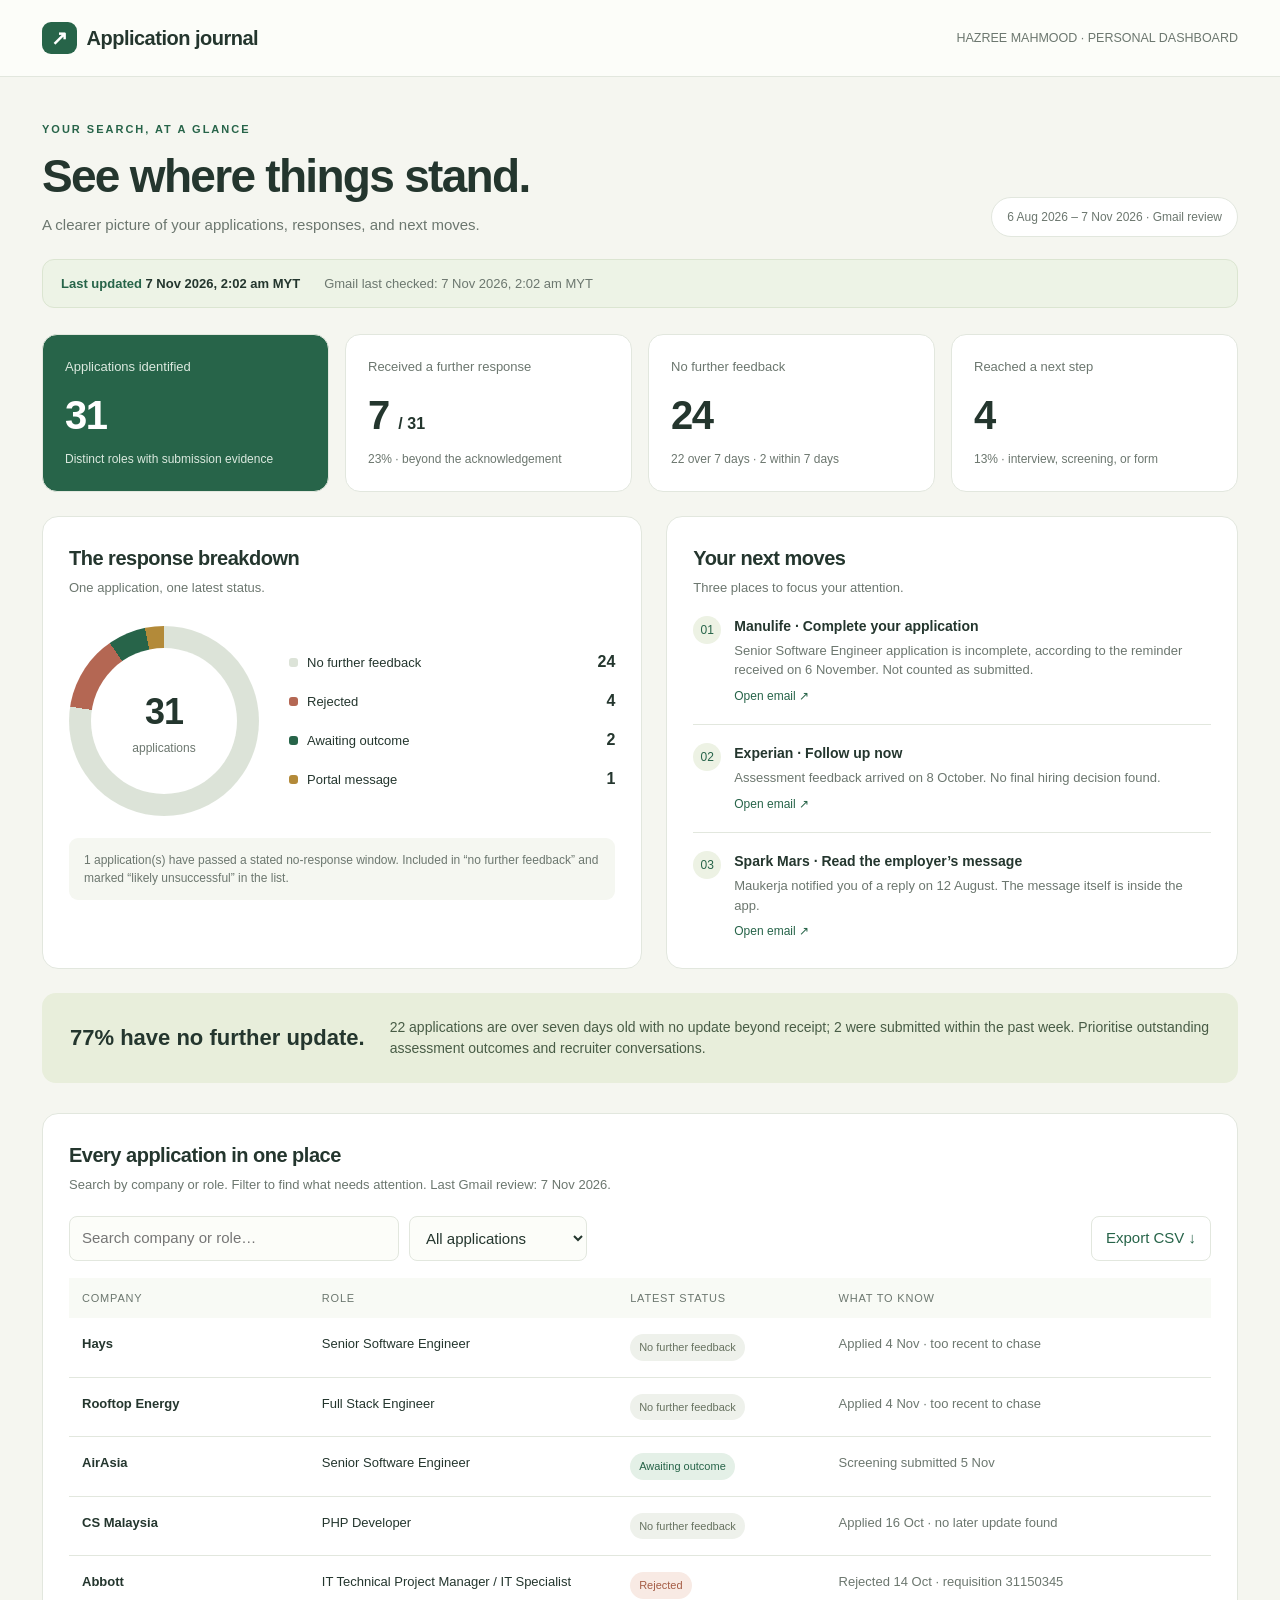
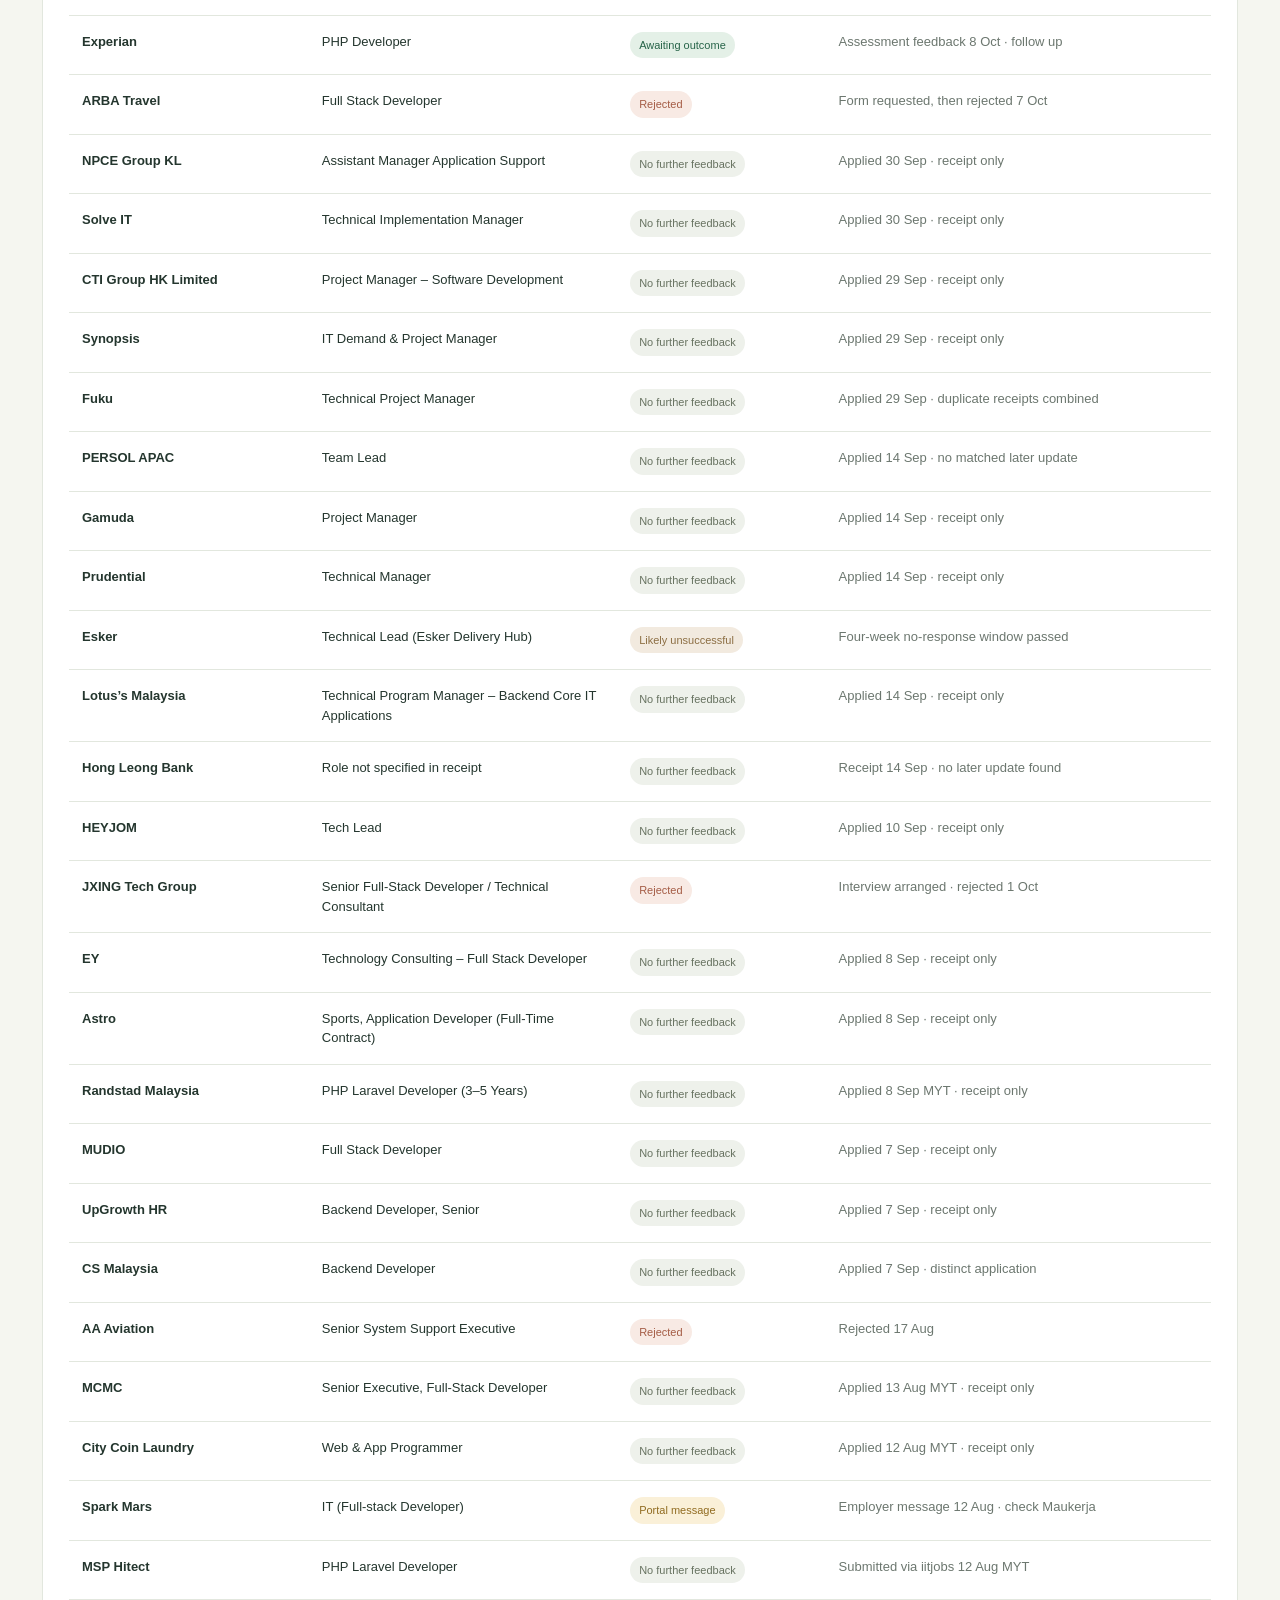
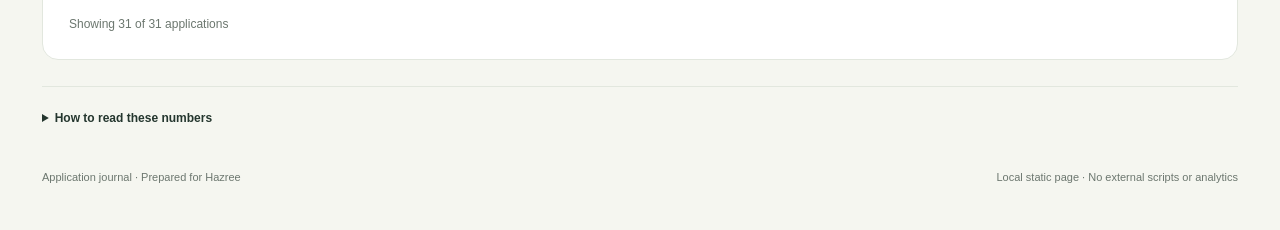
==== commit 650a9466: "Refresh Gmail review and flag incomplete Manulife application" ====
--- a/job-applications/index.html
+++ b/job-applications/index.html
@@ -4,14 +4,14 @@
 :root{--ink:#24362e;--muted:#6c776f;--bg:#f5f6f0;--paper:#fff;--line:#e2e7de;--green:#276449;--lime:#dce9aa;--red:#b46753;--gold:#b38a39}*{box-sizing:border-box}body{margin:0;background:var(--bg);color:var(--ink);font:15px/1.5 -apple-system,BlinkMacSystemFont,"Segoe UI",sans-serif}a{color:var(--green)}button,input,select{font:inherit}button,a,input,select{outline-offset:4px}header{border-bottom:1px solid var(--line);background:#fcfdf9}nav{max-width:1260px;margin:auto;padding:23px 32px;display:flex;justify-content:space-between;align-items:center}.brand{font-weight:750;letter-spacing:-.5px;font-size:20px}.brand span{background:var(--green);color:white;padding:5px 9px;border-radius:9px;margin-right:10px}nav small{color:var(--muted)}main{max-width:1260px;margin:auto;padding:44px 32px} .eyebrow{text-transform:uppercase;font-size:11px;letter-spacing:2px;font-weight:700;color:var(--green)}h1{font-size:clamp(32px,4vw,46px);line-height:1.15;letter-spacing:-1.7px;margin:12px 0}h2{font-size:20px;letter-spacing:-.5px;margin:0 0 5px}p{margin:0;color:var(--muted)}.intro{display:flex;justify-content:space-between;gap:24px;align-items:end;margin-bottom:30px}.date{white-space:nowrap;font-size:12px;color:var(--muted);border:1px solid var(--line);border-radius:25px;padding:10px 15px;background:white}.stats{display:grid;grid-template-columns:repeat(4,1fr);gap:16px;margin-bottom:24px}.stat{padding:22px;border-radius:15px;background:var(--paper);border:1px solid var(--line)}.stat:first-child{background:var(--green);color:white}.stat:first-child p,.stat:first-child small{color:#dbe9df}.stat p{font-size:13px}.stat strong{font-size:40px;font-weight:650;letter-spacing:-1.5px;display:block;margin:8px 0 2px}.stat small{color:var(--muted);font-size:12px}.grid{display:grid;grid-template-columns:1.05fr 1fr;gap:24px;margin-bottom:24px}.card{background:white;border:1px solid var(--line);border-radius:16px;padding:26px}.sub{font-size:13px}.chart-area{display:flex;align-items:center;gap:30px;margin:28px 0 22px}.donut{width:190px;height:190px;flex-shrink:0;border-radius:50%;background:conic-gradient(#dce3d8 0 77.419%,#b46753 77.419% 90.322%,#276449 90.322% 96.774%,#b38a39 96.774%);position:relative}.donut:after{content:"";position:absolute;inset:22px;background:white;border-radius:50%}.center{position:absolute;inset:0;display:flex;flex-direction:column;align-items:center;justify-content:center;z-index:1}.center strong{font-size:36px;letter-spacing:-1px}.center span{color:var(--muted);font-size:12px}.legend{flex:1}.legend-row{display:flex;align-items:center;gap:9px;margin:15px 0;font-size:13px}.dot{width:9px;height:9px;border-radius:3px;flex-shrink:0}.legend-row strong{margin-left:auto;font-size:16px}.note{background:#f5f7f1;border-radius:9px;padding:13px 15px;color:var(--muted);font-size:12px}.follow{display:flex;gap:13px;padding:18px 0;border-bottom:1px solid var(--line)}.follow:last-child{border:0;padding-bottom:0}.num{width:28px;height:28px;background:#edf2e4;display:grid;place-items:center;border-radius:50%;color:var(--green);font-size:12px;flex-shrink:0}.follow strong{display:block;font-size:14px;margin-bottom:4px}.follow p{font-size:13px}.follow a{font-size:12px;text-decoration:none;display:inline-block;margin-top:7px}.insight{padding:24px 28px;border-radius:14px;background:#e8eedb;display:flex;gap:25px;align-items:center;margin-bottom:30px}.insight b{font-size:22px;white-space:nowrap}.insight p{font-size:14px;color:#485c46}.toolbar{display:flex;gap:12px;justify-content:space-between;margin:22px 0 17px}.controls{display:flex;gap:10px;flex:1}input,select{border:1px solid var(--line);background:#fcfdf9;padding:10px 12px;border-radius:8px;color:var(--ink)}input{width:min(100%,330px)}button{border:1px solid var(--line);background:white;border-radius:8px;padding:10px 14px;cursor:pointer;color:var(--green)}button:hover{background:#edf2e4}.table-wrap{overflow:auto}table{width:100%;border-collapse:collapse;text-align:left;font-size:13px;min-width:760px}th{color:var(--muted);font-weight:500;font-size:11px;text-transform:uppercase;letter-spacing:.8px;padding:12px 13px;background:#f8faf5}td{padding:16px 13px;border-bottom:1px solid var(--line);vertical-align:top}td:first-child{font-weight:650;width:21%}td:nth-child(2){width:27%}td:last-child{color:var(--muted);max-width:260px}.pill{display:inline-block;border-radius:20px;padding:5px 9px;font-size:11px;white-space:nowrap;background:#eef1eb;color:#677260}.pill.rejected{background:#f8eae4;color:#a45c45}.pill.progress{background:#e4f0e7;color:#276449}.pill.portal{background:#faf0d8;color:#906b20}.pill.likely{background:#f2eadf;color:#8c6e43}.count{font-size:12px;color:var(--muted);margin-top:15px}.method{margin-top:26px;padding:22px 0;border-top:1px solid var(--line);font-size:12px;color:var(--muted)}details summary{cursor:pointer;font-weight:600;color:var(--ink);margin-bottom:8px}.method p{max-width:950px;margin:9px 0}.empty{text-align:center;padding:35px;color:var(--muted)}footer{display:flex;justify-content:space-between;font-size:11px;color:var(--muted);padding-top:12px}@media(max-width:900px){.grid{grid-template-columns:1fr}.stats{grid-template-columns:repeat(2,1fr)}.intro{display:block}.date{display:inline-block;margin-top:18px}.chart-area{justify-content:center}.insight{align-items:start}.insight b{white-space:normal}}@media(max-width:550px){nav{padding:19px 20px}nav small{font-size:10px}main{padding:30px 18px}.stats{gap:10px}.stat{padding:17px}.stat strong{font-size:32px}.card{padding:20px}.chart-area{gap:18px;flex-direction:column}.legend{width:100%}.legend-row{margin:12px 0}.toolbar,.controls{flex-direction:column}input{width:100%}.insight{display:block}.insight p{margin-top:8px}footer{display:block}h1{letter-spacing:-1px}}@media print{button,.toolbar{display:none}.card,.stat{break-inside:avoid}body{background:white}main{padding:20px 0}.grid{grid-template-columns:1fr 1fr}.table-wrap{overflow:visible}table{min-width:0}.pill{white-space:normal}}
 .freshness{display:flex;flex-wrap:wrap;align-items:center;gap:10px 24px;margin:-8px 0 26px;padding:14px 18px;background:#edf3e6;border:1px solid #dbe5d1;border-radius:12px;font-size:13px}.freshness strong{color:var(--green)}.freshness span{color:var(--muted)}.freshness time{font-weight:600;color:var(--ink)}</style></head><body>
 <header><nav><div class="brand"><span>↗</span>Application journal</div><small>HAZREE MAHMOOD · PERSONAL DASHBOARD</small></nav></header>
-<main><div class="intro"><div><div class="eyebrow">Your search, at a glance</div><h1>See where things stand.</h1><p>A clearer picture of your applications, responses, and next moves.</p></div><div class="date">6 Aug 2026 – 6 Nov 2026 · Gmail review</div></div>
-<aside class="freshness" aria-label="Dashboard freshness"><div><strong>Last updated</strong> <time datetime="2026-11-05T23:15:33.865Z">6 Nov 2026, 7:15 am MYT</time></div><span>Gmail last checked: 6 Nov 2026, 7:15 am MYT</span></aside>
+<main><div class="intro"><div><div class="eyebrow">Your search, at a glance</div><h1>See where things stand.</h1><p>A clearer picture of your applications, responses, and next moves.</p></div><div class="date">6 Aug 2026 – 7 Nov 2026 · Gmail review</div></div>
+<aside class="freshness" aria-label="Dashboard freshness"><div><strong>Last updated</strong> <time datetime="2026-11-06T18:02:02.931Z">7 Nov 2026, 2:02 am MYT</time></div><span>Gmail last checked: 7 Nov 2026, 2:02 am MYT</span></aside>
 <section class="stats" aria-label="Application summary"><div class="stat"><p>Applications identified</p><strong>31</strong><small>Distinct roles with submission evidence</small></div><div class="stat"><p>Received a further response</p><strong>7 <span style="font-size:16px;letter-spacing:0">/ 31</span></strong><small>23% · beyond the acknowledgement</small></div><div class="stat"><p>No further feedback</p><strong>24</strong><small>22 over 7 days · 2 within 7 days</small></div><div class="stat"><p>Reached a next step</p><strong>4</strong><small>13% · interview, screening, or form</small></div></section>
 <div class="grid"><section class="card"><h2>The response breakdown</h2><p class="sub">One application, one latest status.</p><div class="chart-area"><div class="donut" style="background:conic-gradient(#dce3d8 0% 77.41935483870968%,#b46753 77.41935483870968% 90.3225806451613%,#276449 90.3225806451613% 96.7741935483871%,#b38a39 96.7741935483871% 100%)" role="img" aria-label="24 No further feedback, 4 Rejected, 2 Awaiting outcome, 1 Portal message"><div class="center"><strong>31</strong><span>applications</span></div></div><div class="legend"><div class="legend-row"><span class="dot" style="background:#dce3d8"></span>No further feedback<strong>24</strong></div><div class="legend-row"><span class="dot" style="background:#b46753"></span>Rejected<strong>4</strong></div><div class="legend-row"><span class="dot" style="background:#276449"></span>Awaiting outcome<strong>2</strong></div><div class="legend-row"><span class="dot" style="background:#b38a39"></span>Portal message<strong>1</strong></div></div></div><div class="note">1 application(s) have passed a stated no-response window. Included in “no further feedback” and marked “likely unsuccessful” in the list.</div></section>
-<section class="card"><h2>Your next moves</h2><p class="sub">Three places to focus your attention.</p><div class="follow"><span class="num">01</span><div><strong>Experian · Follow up now</strong><p>Assessment feedback arrived on 8 October. No final hiring decision found.</p><a href="https://mail.google.com/mail/u/0/#all/1a11735dcb362a3a" target="_blank" rel="noopener noreferrer">Open email ↗</a></div></div><div class="follow"><span class="num">02</span><div><strong>Spark Mars · Read the employer’s message</strong><p>Maukerja notified you of a reply on 12 August. The message itself is inside the app.</p><a href="https://mail.google.com/mail/u/0/#all/19ff475cb9b9b578" target="_blank" rel="noopener noreferrer">Open email ↗</a></div></div><div class="follow"><span class="num">03</span><div><strong>AirAsia · Await screening review</strong><p>Senior Software Engineer screening submitted on 5 November.</p><a href="https://mail.google.com/mail/u/0/#all/1a1a996d621f05c7" target="_blank" rel="noopener noreferrer">Open email ↗</a></div></div></section></div>
+<section class="card"><h2>Your next moves</h2><p class="sub">Three places to focus your attention.</p><div class="follow"><span class="num">01</span><div><strong>Manulife · Complete your application</strong><p>Senior Software Engineer application is incomplete, according to the reminder received on 6 November. Not counted as submitted.</p><a href="https://mail.google.com/mail/u/0/#all/1a1b177221c06408" target="_blank" rel="noopener noreferrer">Open email ↗</a></div></div><div class="follow"><span class="num">02</span><div><strong>Experian · Follow up now</strong><p>Assessment feedback arrived on 8 October. No final hiring decision found.</p><a href="https://mail.google.com/mail/u/0/#all/1a11735dcb362a3a" target="_blank" rel="noopener noreferrer">Open email ↗</a></div></div><div class="follow"><span class="num">03</span><div><strong>Spark Mars · Read the employer’s message</strong><p>Maukerja notified you of a reply on 12 August. The message itself is inside the app.</p><a href="https://mail.google.com/mail/u/0/#all/19ff475cb9b9b578" target="_blank" rel="noopener noreferrer">Open email ↗</a></div></div></section></div>
 <aside class="insight"><b>77% have no further update.</b><p>22 applications are over seven days old with no update beyond receipt; 2 were submitted within the past week. Prioritise outstanding assessment outcomes and recruiter conversations.</p></aside>
-<section class="card"><h2>Every application in one place</h2><p class="sub">Search by company or role. Filter to find what needs attention. Last Gmail review: 6 Nov 2026.</p><div class="toolbar"><div class="controls"><input id="search" type="search" placeholder="Search company or role…" aria-label="Search company or role"><select id="filter" aria-label="Filter by status"><option value="all">All applications</option><option value="silent">No further feedback</option><option value="progress">Awaiting outcome</option><option value="rejected">Rejected</option><option value="portal">Portal message</option><option value="likely">Likely unsuccessful</option><option value="offer">Offer received</option><option value="withdrawn">Withdrawn</option></select></div><button id="export">Export CSV ↓</button></div><div class="table-wrap"><table><thead><tr><th scope="col">Company</th><th scope="col">Role</th><th scope="col">Latest status</th><th scope="col">What to know</th></tr></thead><tbody id="rows"></tbody></table></div><div class="count" id="count" aria-live="polite"></div></section>
-<div class="method"><details><summary>How to read these numbers</summary><p>Gmail evidence was last reviewed on 6 Nov 2026. This dashboard includes applications with submission evidence from 6 Aug 2026 onward. Duplicate receipts for the same role, such as Fuku’s Indeed and Workable confirmations, count once. CS Malaysia’s two differently titled applications count separately.</p><p>“Further response” includes decisions, next-step requests, assessment feedback, and a portal-message notification. Automated receipts, job advertisements, candidate-experience surveys, and general recruiter registration forms do not count. Next-step applications overlap with the latest-status categories: JXING and ARBA later rejected the application.</p><p>Two additional rejections arrived in this period—EverestEngineering and AirAsia Software Engineer I—but their submission receipts were not found in this period. They are outside the submission-period group. The earlier 13 figure counted response emails, not applications.</p><p>No Gmail update does not prove an employer never replied. Phone, WhatsApp, job portals, and other accounts may contain additional responses. PERSOL’s August candidate-registration form is not treated as a response to its September Team Lead application. An hourly local task checks whether today’s Gmail review is complete. It refreshes this page at most once per Malaysia calendar day and pushes changes through the existing CI/CD pipeline. This page does not access Gmail in your browser. The Mac must be awake with the app running for that scheduled review. Waiting times are measured as of 6 Nov 2026.</p></details></div><footer><span>Application journal · Prepared for Hazree</span><span>Local static page · No external scripts or analytics</span></footer>
+<section class="card"><h2>Every application in one place</h2><p class="sub">Search by company or role. Filter to find what needs attention. Last Gmail review: 7 Nov 2026.</p><div class="toolbar"><div class="controls"><input id="search" type="search" placeholder="Search company or role…" aria-label="Search company or role"><select id="filter" aria-label="Filter by status"><option value="all">All applications</option><option value="silent">No further feedback</option><option value="progress">Awaiting outcome</option><option value="rejected">Rejected</option><option value="portal">Portal message</option><option value="likely">Likely unsuccessful</option><option value="offer">Offer received</option><option value="withdrawn">Withdrawn</option></select></div><button id="export">Export CSV ↓</button></div><div class="table-wrap"><table><thead><tr><th scope="col">Company</th><th scope="col">Role</th><th scope="col">Latest status</th><th scope="col">What to know</th></tr></thead><tbody id="rows"></tbody></table></div><div class="count" id="count" aria-live="polite"></div></section>
+<div class="method"><details><summary>How to read these numbers</summary><p>Gmail evidence was last reviewed on 7 Nov 2026. This dashboard includes applications with submission evidence from 6 Aug 2026 onward. Duplicate receipts for the same role, such as Fuku’s Indeed and Workable confirmations, count once. CS Malaysia’s two differently titled applications count separately.</p><p>“Further response” includes decisions, next-step requests, assessment feedback, and a portal-message notification. Automated receipts, job advertisements, candidate-experience surveys, and general recruiter registration forms do not count. Next-step applications overlap with the latest-status categories: JXING and ARBA later rejected the application.</p><p>Two additional rejections arrived in this period—EverestEngineering and AirAsia Software Engineer I—but their submission receipts were not found in this period. They are outside the submission-period group. The earlier 13 figure counted response emails, not applications.</p><p>No Gmail update does not prove an employer never replied. Phone, WhatsApp, job portals, and other accounts may contain additional responses. PERSOL’s August candidate-registration form is not treated as a response to its September Team Lead application. An hourly local task checks whether today’s Gmail review is complete. It refreshes this page at most once per Malaysia calendar day and pushes changes through the existing CI/CD pipeline. This page does not access Gmail in your browser. The Mac must be awake with the app running for that scheduled review. Waiting times are measured as of 7 Nov 2026.</p></details></div><footer><span>Application journal · Prepared for Hazree</span><span>Local static page · No external scripts or analytics</span></footer>
 </main>
-<script>window.applicationData = {"periodStart":"2026-08-06","checkedOn":"2026-11-06","timezone":"Asia/Kuala_Lumpur","schedule":"Hourly check; one successful update per Malaysia calendar day","applications":[{"id":"application-001","company":"Hays","role":"Senior Software Engineer","status":"silent","note":"Applied 4 Nov · too recent to chase","appliedOn":"2026-11-04","hadNextStep":false},{"id":"application-002","company":"Rooftop Energy","role":"Full Stack Engineer","status":"silent","note":"Applied 4 Nov · too recent to chase","appliedOn":"2026-11-04","hadNextStep":false},{"id":"application-003","company":"AirAsia","role":"Senior Software Engineer","status":"progress","note":"Screening submitted 5 Nov","appliedOn":"2026-11-05","hadNextStep":true},{"id":"application-004","company":"CS Malaysia","role":"PHP Developer","status":"silent","note":"Applied 16 Oct · no later update found","appliedOn":"2026-10-17","hadNextStep":false},{"id":"application-005","company":"Abbott","role":"IT Technical Project Manager / IT Specialist","status":"rejected","note":"Rejected 14 Oct · requisition 31150345","appliedOn":"2026-09-14","hadNextStep":false},{"id":"application-006","company":"Experian","role":"PHP Developer","status":"progress","note":"Assessment feedback 8 Oct · follow up","appliedOn":"2026-09-08","hadNextStep":true},{"id":"application-007","company":"ARBA Travel","role":"Full Stack Developer","status":"rejected","note":"Form requested, then rejected 7 Oct","appliedOn":"2026-10-01","hadNextStep":true},{"id":"application-008","company":"NPCE Group KL","role":"Assistant Manager Application Support","status":"silent","note":"Applied 30 Sep · receipt only","appliedOn":"2026-09-30","hadNextStep":false},{"id":"application-009","company":"Solve IT","role":"Technical Implementation Manager","status":"silent","note":"Applied 30 Sep · receipt only","appliedOn":"2026-09-30","hadNextStep":false},{"id":"application-010","company":"CTI Group HK Limited","role":"Project Manager – Software Development","status":"silent","note":"Applied 29 Sep · receipt only","appliedOn":"2026-09-29","hadNextStep":false},{"id":"application-011","company":"Synopsis","role":"IT Demand & Project Manager","status":"silent","note":"Applied 29 Sep · receipt only","appliedOn":"2026-09-29","hadNextStep":false},{"id":"application-012","company":"Fuku","role":"Technical Project Manager","status":"silent","note":"Applied 29 Sep · duplicate receipts combined","appliedOn":"2026-09-29","hadNextStep":false},{"id":"application-013","company":"PERSOL APAC","role":"Team Lead","status":"silent","note":"Applied 14 Sep · no matched later update","appliedOn":"2026-09-15","hadNextStep":false},{"id":"application-014","company":"Gamuda","role":"Project Manager","status":"silent","note":"Applied 14 Sep · receipt only","appliedOn":"2026-09-15","hadNextStep":false},{"id":"application-015","company":"Prudential","role":"Technical Manager","status":"silent","note":"Applied 14 Sep · receipt only","appliedOn":"2026-09-14","hadNextStep":false},{"id":"application-016","company":"Esker","role":"Technical Lead (Esker Delivery Hub)","status":"likely","note":"Four-week no-response window passed","appliedOn":"2026-09-14","hadNextStep":false},{"id":"application-017","company":"Lotus’s Malaysia","role":"Technical Program Manager – Backend Core IT Applications","status":"silent","note":"Applied 14 Sep · receipt only","appliedOn":"2026-09-14","hadNextStep":false},{"id":"application-018","company":"Hong Leong Bank","role":"Role not specified in receipt","status":"silent","note":"Receipt 14 Sep · no later update found","appliedOn":"2026-09-14","hadNextStep":false},{"id":"application-019","company":"HEYJOM","role":"Tech Lead","status":"silent","note":"Applied 10 Sep · receipt only","appliedOn":"2026-09-10","hadNextStep":false},{"id":"application-020","company":"JXING Tech Group","role":"Senior Full-Stack Developer / Technical Consultant","status":"rejected","note":"Interview arranged · rejected 1 Oct","appliedOn":"2026-09-07","hadNextStep":true},{"id":"application-021","company":"EY","role":"Technology Consulting – Full Stack Developer","status":"silent","note":"Applied 8 Sep · receipt only","appliedOn":"2026-09-08","hadNextStep":false},{"id":"application-022","company":"Astro","role":"Sports, Application Developer (Full-Time Contract)","status":"silent","note":"Applied 8 Sep · receipt only","appliedOn":"2026-09-08","hadNextStep":false},{"id":"application-023","company":"Randstad Malaysia","role":"PHP Laravel Developer (3–5 Years)","status":"silent","note":"Applied 8 Sep MYT · receipt only","appliedOn":"2026-09-08","hadNextStep":false},{"id":"application-024","company":"MUDIO","role":"Full Stack Developer","status":"silent","note":"Applied 7 Sep · receipt only","appliedOn":"2026-09-07","hadNextStep":false},{"id":"application-025","company":"UpGrowth HR","role":"Backend Developer, Senior","status":"silent","note":"Applied 7 Sep · receipt only","appliedOn":"2026-09-07","hadNextStep":false},{"id":"application-026","company":"CS Malaysia","role":"Backend Developer","status":"silent","note":"Applied 7 Sep · distinct application","appliedOn":"2026-09-07","hadNextStep":false},{"id":"application-027","company":"AA Aviation","role":"Senior System Support Executive","status":"rejected","note":"Rejected 17 Aug","appliedOn":"2026-08-12","hadNextStep":false},{"id":"application-028","company":"MCMC","role":"Senior Executive, Full-Stack Developer","status":"silent","note":"Applied 13 Aug MYT · receipt only","appliedOn":"2026-08-13","hadNextStep":false},{"id":"application-029","company":"City Coin Laundry","role":"Web & App Programmer","status":"silent","note":"Applied 12 Aug MYT · receipt only","appliedOn":"2026-08-12","hadNextStep":false},{"id":"application-030","company":"Spark Mars","role":"IT (Full-stack Developer)","status":"portal","note":"Employer message 12 Aug · check Maukerja","appliedOn":"2026-08-12","hadNextStep":false},{"id":"application-031","company":"MSP Hitect","role":"PHP Laravel Developer","status":"silent","note":"Submitted via iitjobs 12 Aug MYT","appliedOn":"2026-08-12","hadNextStep":false}],"followUps":[{"company":"Experian","action":"Follow up now","note":"Assessment feedback arrived on 8 October. No final hiring decision found.","url":"https://mail.google.com/mail/u/0/#all/1a11735dcb362a3a"},{"company":"Spark Mars","action":"Read the employer’s message","note":"Maukerja notified you of a reply on 12 August. The message itself is inside the app.","url":"https://mail.google.com/mail/u/0/#all/19ff475cb9b9b578"},{"company":"AirAsia","action":"Await screening review","note":"Senior Software Engineer screening submitted on 5 November.","url":"https://mail.google.com/mail/u/0/#all/1a1a996d621f05c7"}],"checkedAt":"2026-11-05T23:15:33+00:00"};</script>
+<script>window.applicationData = {"periodStart":"2026-08-06","checkedOn":"2026-11-07","timezone":"Asia/Kuala_Lumpur","schedule":"Hourly check; one successful update per Malaysia calendar day","applications":[{"id":"application-001","company":"Hays","role":"Senior Software Engineer","status":"silent","note":"Applied 4 Nov · too recent to chase","appliedOn":"2026-11-04","hadNextStep":false},{"id":"application-002","company":"Rooftop Energy","role":"Full Stack Engineer","status":"silent","note":"Applied 4 Nov · too recent to chase","appliedOn":"2026-11-04","hadNextStep":false},{"id":"application-003","company":"AirAsia","role":"Senior Software Engineer","status":"progress","note":"Screening submitted 5 Nov","appliedOn":"2026-11-05","hadNextStep":true},{"id":"application-004","company":"CS Malaysia","role":"PHP Developer","status":"silent","note":"Applied 16 Oct · no later update found","appliedOn":"2026-10-17","hadNextStep":false},{"id":"application-005","company":"Abbott","role":"IT Technical Project Manager / IT Specialist","status":"rejected","note":"Rejected 14 Oct · requisition 31150345","appliedOn":"2026-09-14","hadNextStep":false},{"id":"application-006","company":"Experian","role":"PHP Developer","status":"progress","note":"Assessment feedback 8 Oct · follow up","appliedOn":"2026-09-08","hadNextStep":true},{"id":"application-007","company":"ARBA Travel","role":"Full Stack Developer","status":"rejected","note":"Form requested, then rejected 7 Oct","appliedOn":"2026-10-01","hadNextStep":true},{"id":"application-008","company":"NPCE Group KL","role":"Assistant Manager Application Support","status":"silent","note":"Applied 30 Sep · receipt only","appliedOn":"2026-09-30","hadNextStep":false},{"id":"application-009","company":"Solve IT","role":"Technical Implementation Manager","status":"silent","note":"Applied 30 Sep · receipt only","appliedOn":"2026-09-30","hadNextStep":false},{"id":"application-010","company":"CTI Group HK Limited","role":"Project Manager – Software Development","status":"silent","note":"Applied 29 Sep · receipt only","appliedOn":"2026-09-29","hadNextStep":false},{"id":"application-011","company":"Synopsis","role":"IT Demand & Project Manager","status":"silent","note":"Applied 29 Sep · receipt only","appliedOn":"2026-09-29","hadNextStep":false},{"id":"application-012","company":"Fuku","role":"Technical Project Manager","status":"silent","note":"Applied 29 Sep · duplicate receipts combined","appliedOn":"2026-09-29","hadNextStep":false},{"id":"application-013","company":"PERSOL APAC","role":"Team Lead","status":"silent","note":"Applied 14 Sep · no matched later update","appliedOn":"2026-09-15","hadNextStep":false},{"id":"application-014","company":"Gamuda","role":"Project Manager","status":"silent","note":"Applied 14 Sep · receipt only","appliedOn":"2026-09-15","hadNextStep":false},{"id":"application-015","company":"Prudential","role":"Technical Manager","status":"silent","note":"Applied 14 Sep · receipt only","appliedOn":"2026-09-14","hadNextStep":false},{"id":"application-016","company":"Esker","role":"Technical Lead (Esker Delivery Hub)","status":"likely","note":"Four-week no-response window passed","appliedOn":"2026-09-14","hadNextStep":false},{"id":"application-017","company":"Lotus’s Malaysia","role":"Technical Program Manager – Backend Core IT Applications","status":"silent","note":"Applied 14 Sep · receipt only","appliedOn":"2026-09-14","hadNextStep":false},{"id":"application-018","company":"Hong Leong Bank","role":"Role not specified in receipt","status":"silent","note":"Receipt 14 Sep · no later update found","appliedOn":"2026-09-14","hadNextStep":false},{"id":"application-019","company":"HEYJOM","role":"Tech Lead","status":"silent","note":"Applied 10 Sep · receipt only","appliedOn":"2026-09-10","hadNextStep":false},{"id":"application-020","company":"JXING Tech Group","role":"Senior Full-Stack Developer / Technical Consultant","status":"rejected","note":"Interview arranged · rejected 1 Oct","appliedOn":"2026-09-07","hadNextStep":true},{"id":"application-021","company":"EY","role":"Technology Consulting – Full Stack Developer","status":"silent","note":"Applied 8 Sep · receipt only","appliedOn":"2026-09-08","hadNextStep":false},{"id":"application-022","company":"Astro","role":"Sports, Application Developer (Full-Time Contract)","status":"silent","note":"Applied 8 Sep · receipt only","appliedOn":"2026-09-08","hadNextStep":false},{"id":"application-023","company":"Randstad Malaysia","role":"PHP Laravel Developer (3–5 Years)","status":"silent","note":"Applied 8 Sep MYT · receipt only","appliedOn":"2026-09-08","hadNextStep":false},{"id":"application-024","company":"MUDIO","role":"Full Stack Developer","status":"silent","note":"Applied 7 Sep · receipt only","appliedOn":"2026-09-07","hadNextStep":false},{"id":"application-025","company":"UpGrowth HR","role":"Backend Developer, Senior","status":"silent","note":"Applied 7 Sep · receipt only","appliedOn":"2026-09-07","hadNextStep":false},{"id":"application-026","company":"CS Malaysia","role":"Backend Developer","status":"silent","note":"Applied 7 Sep · distinct application","appliedOn":"2026-09-07","hadNextStep":false},{"id":"application-027","company":"AA Aviation","role":"Senior System Support Executive","status":"rejected","note":"Rejected 17 Aug","appliedOn":"2026-08-12","hadNextStep":false},{"id":"application-028","company":"MCMC","role":"Senior Executive, Full-Stack Developer","status":"silent","note":"Applied 13 Aug MYT · receipt only","appliedOn":"2026-08-13","hadNextStep":false},{"id":"application-029","company":"City Coin Laundry","role":"Web & App Programmer","status":"silent","note":"Applied 12 Aug MYT · receipt only","appliedOn":"2026-08-12","hadNextStep":false},{"id":"application-030","company":"Spark Mars","role":"IT (Full-stack Developer)","status":"portal","note":"Employer message 12 Aug · check Maukerja","appliedOn":"2026-08-12","hadNextStep":false},{"id":"application-031","company":"MSP Hitect","role":"PHP Laravel Developer","status":"silent","note":"Submitted via iitjobs 12 Aug MYT","appliedOn":"2026-08-12","hadNextStep":false}],"followUps":[{"company":"Manulife","action":"Complete your application","note":"Senior Software Engineer application is incomplete, according to the reminder received on 6 November. Not counted as submitted.","url":"https://mail.google.com/mail/u/0/#all/1a1b177221c06408"},{"company":"Experian","action":"Follow up now","note":"Assessment feedback arrived on 8 October. No final hiring decision found.","url":"https://mail.google.com/mail/u/0/#all/1a11735dcb362a3a"},{"company":"Spark Mars","action":"Read the employer’s message","note":"Maukerja notified you of a reply on 12 August. The message itself is inside the app.","url":"https://mail.google.com/mail/u/0/#all/19ff475cb9b9b578"}],"checkedAt":"2026-11-06T18:02:02+00:00"};</script>
 <script src="app.js"></script></body></html>
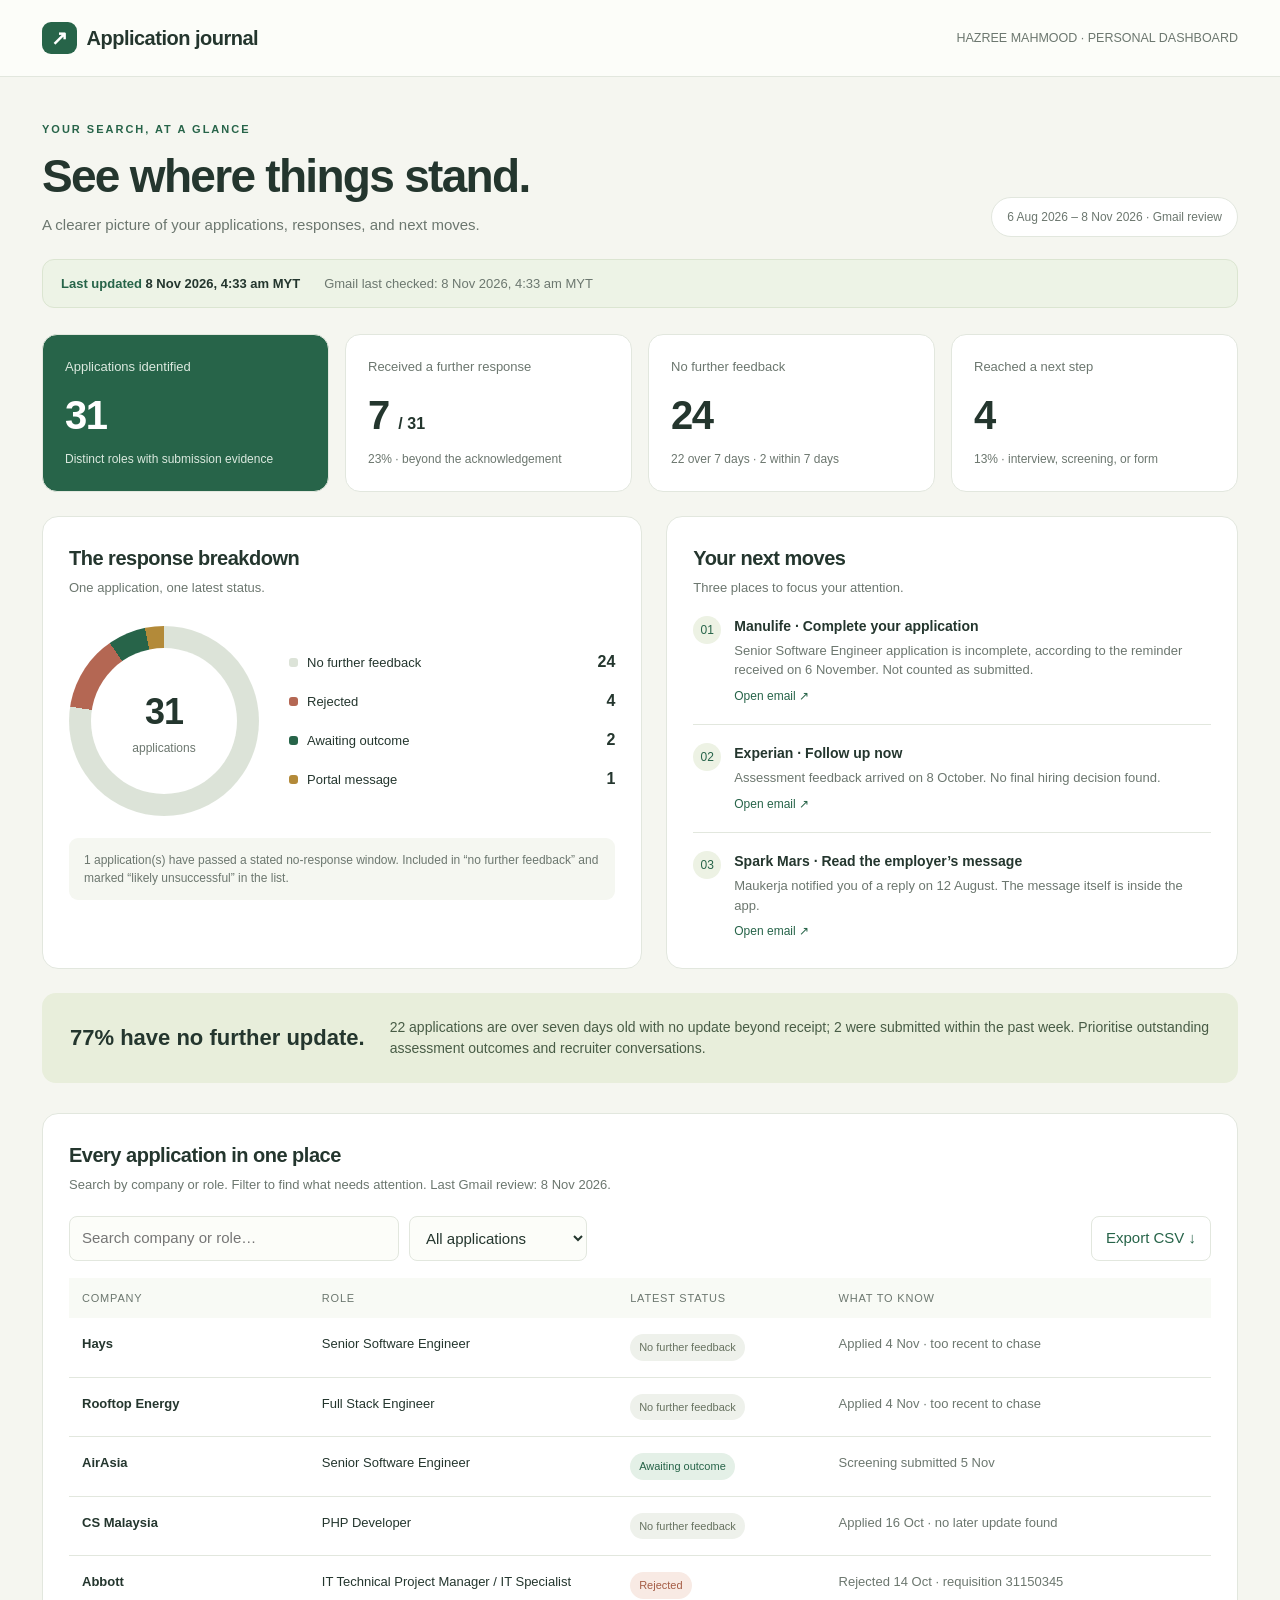
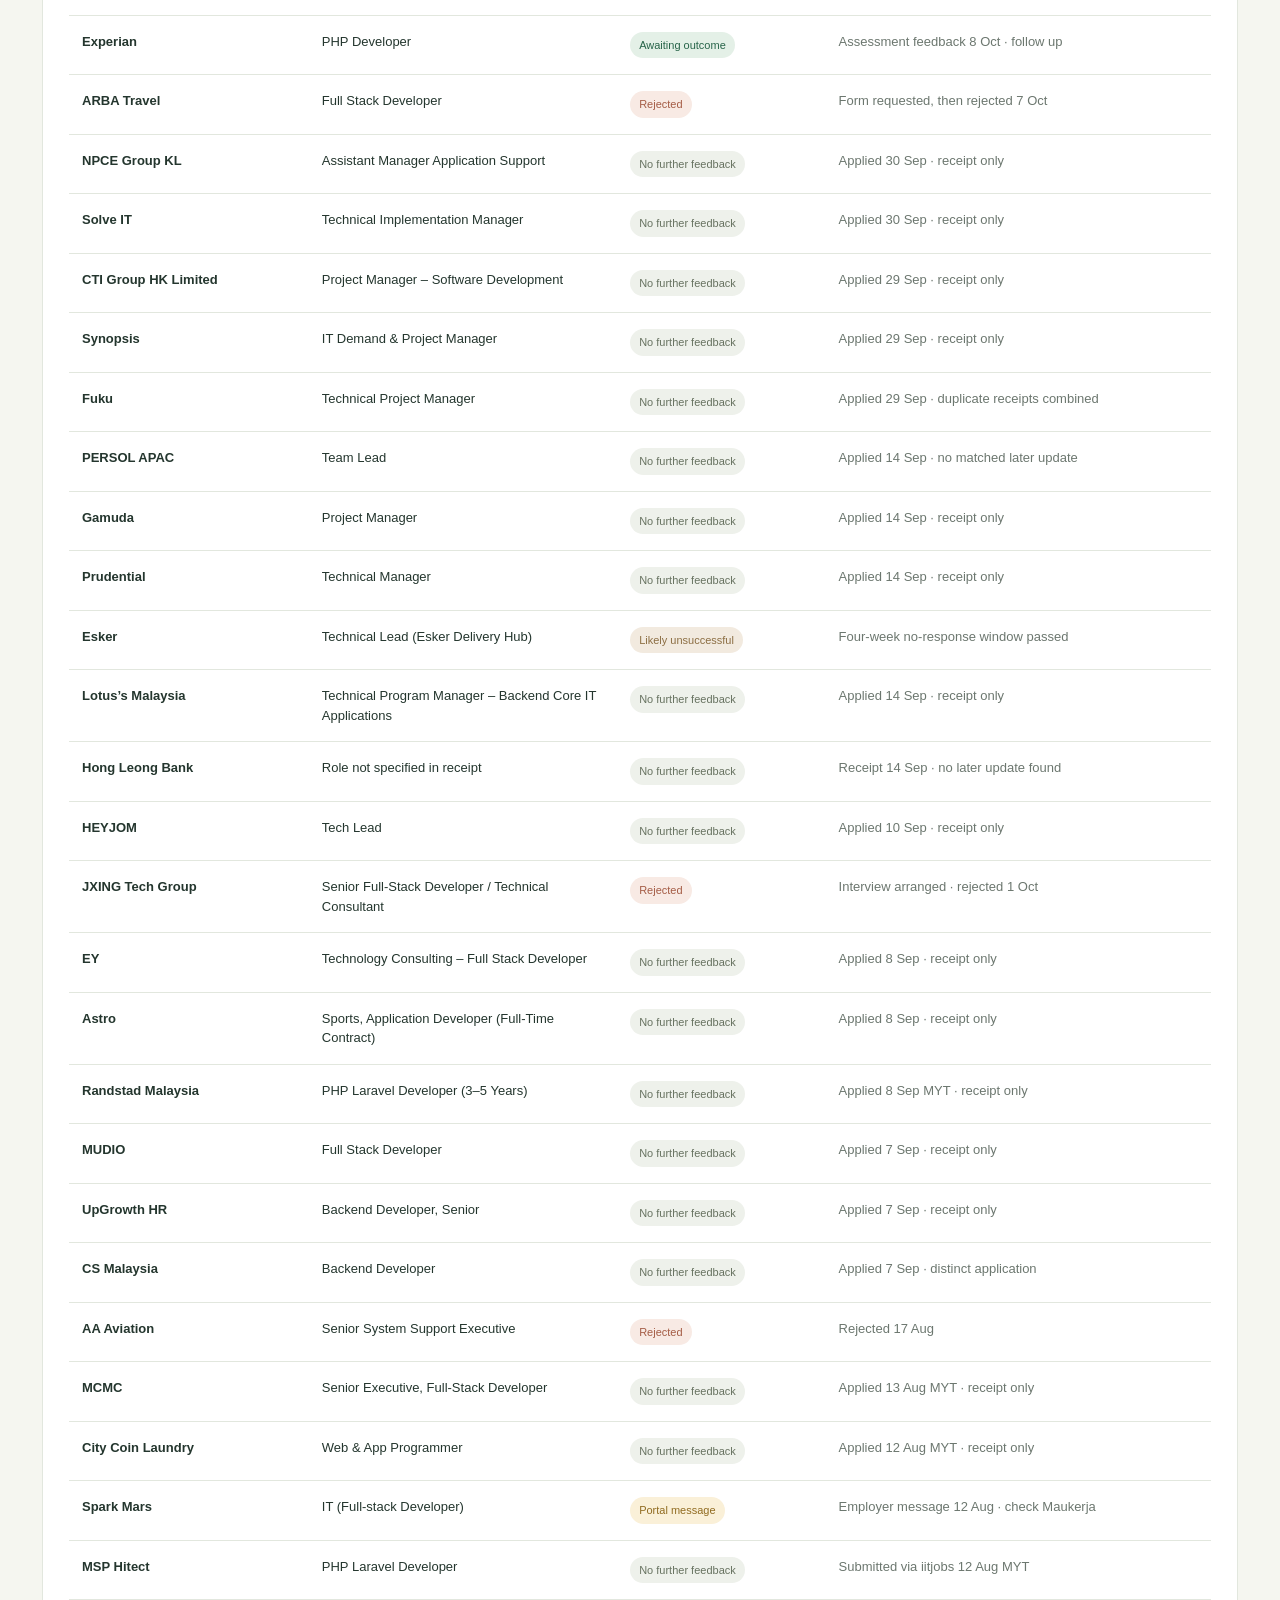
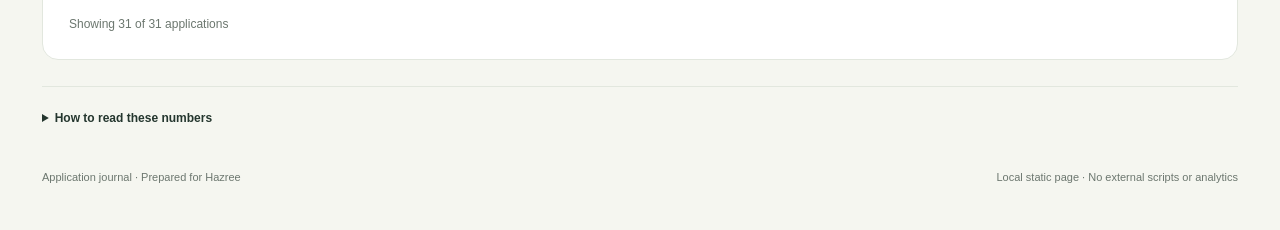
==== commit 9154ce9f: "Record 8 November Gmail review" ====
--- a/job-applications/index.html
+++ b/job-applications/index.html
@@ -4,14 +4,14 @@
 :root{--ink:#24362e;--muted:#6c776f;--bg:#f5f6f0;--paper:#fff;--line:#e2e7de;--green:#276449;--lime:#dce9aa;--red:#b46753;--gold:#b38a39}*{box-sizing:border-box}body{margin:0;background:var(--bg);color:var(--ink);font:15px/1.5 -apple-system,BlinkMacSystemFont,"Segoe UI",sans-serif}a{color:var(--green)}button,input,select{font:inherit}button,a,input,select{outline-offset:4px}header{border-bottom:1px solid var(--line);background:#fcfdf9}nav{max-width:1260px;margin:auto;padding:23px 32px;display:flex;justify-content:space-between;align-items:center}.brand{font-weight:750;letter-spacing:-.5px;font-size:20px}.brand span{background:var(--green);color:white;padding:5px 9px;border-radius:9px;margin-right:10px}nav small{color:var(--muted)}main{max-width:1260px;margin:auto;padding:44px 32px} .eyebrow{text-transform:uppercase;font-size:11px;letter-spacing:2px;font-weight:700;color:var(--green)}h1{font-size:clamp(32px,4vw,46px);line-height:1.15;letter-spacing:-1.7px;margin:12px 0}h2{font-size:20px;letter-spacing:-.5px;margin:0 0 5px}p{margin:0;color:var(--muted)}.intro{display:flex;justify-content:space-between;gap:24px;align-items:end;margin-bottom:30px}.date{white-space:nowrap;font-size:12px;color:var(--muted);border:1px solid var(--line);border-radius:25px;padding:10px 15px;background:white}.stats{display:grid;grid-template-columns:repeat(4,1fr);gap:16px;margin-bottom:24px}.stat{padding:22px;border-radius:15px;background:var(--paper);border:1px solid var(--line)}.stat:first-child{background:var(--green);color:white}.stat:first-child p,.stat:first-child small{color:#dbe9df}.stat p{font-size:13px}.stat strong{font-size:40px;font-weight:650;letter-spacing:-1.5px;display:block;margin:8px 0 2px}.stat small{color:var(--muted);font-size:12px}.grid{display:grid;grid-template-columns:1.05fr 1fr;gap:24px;margin-bottom:24px}.card{background:white;border:1px solid var(--line);border-radius:16px;padding:26px}.sub{font-size:13px}.chart-area{display:flex;align-items:center;gap:30px;margin:28px 0 22px}.donut{width:190px;height:190px;flex-shrink:0;border-radius:50%;background:conic-gradient(#dce3d8 0 77.419%,#b46753 77.419% 90.322%,#276449 90.322% 96.774%,#b38a39 96.774%);position:relative}.donut:after{content:"";position:absolute;inset:22px;background:white;border-radius:50%}.center{position:absolute;inset:0;display:flex;flex-direction:column;align-items:center;justify-content:center;z-index:1}.center strong{font-size:36px;letter-spacing:-1px}.center span{color:var(--muted);font-size:12px}.legend{flex:1}.legend-row{display:flex;align-items:center;gap:9px;margin:15px 0;font-size:13px}.dot{width:9px;height:9px;border-radius:3px;flex-shrink:0}.legend-row strong{margin-left:auto;font-size:16px}.note{background:#f5f7f1;border-radius:9px;padding:13px 15px;color:var(--muted);font-size:12px}.follow{display:flex;gap:13px;padding:18px 0;border-bottom:1px solid var(--line)}.follow:last-child{border:0;padding-bottom:0}.num{width:28px;height:28px;background:#edf2e4;display:grid;place-items:center;border-radius:50%;color:var(--green);font-size:12px;flex-shrink:0}.follow strong{display:block;font-size:14px;margin-bottom:4px}.follow p{font-size:13px}.follow a{font-size:12px;text-decoration:none;display:inline-block;margin-top:7px}.insight{padding:24px 28px;border-radius:14px;background:#e8eedb;display:flex;gap:25px;align-items:center;margin-bottom:30px}.insight b{font-size:22px;white-space:nowrap}.insight p{font-size:14px;color:#485c46}.toolbar{display:flex;gap:12px;justify-content:space-between;margin:22px 0 17px}.controls{display:flex;gap:10px;flex:1}input,select{border:1px solid var(--line);background:#fcfdf9;padding:10px 12px;border-radius:8px;color:var(--ink)}input{width:min(100%,330px)}button{border:1px solid var(--line);background:white;border-radius:8px;padding:10px 14px;cursor:pointer;color:var(--green)}button:hover{background:#edf2e4}.table-wrap{overflow:auto}table{width:100%;border-collapse:collapse;text-align:left;font-size:13px;min-width:760px}th{color:var(--muted);font-weight:500;font-size:11px;text-transform:uppercase;letter-spacing:.8px;padding:12px 13px;background:#f8faf5}td{padding:16px 13px;border-bottom:1px solid var(--line);vertical-align:top}td:first-child{font-weight:650;width:21%}td:nth-child(2){width:27%}td:last-child{color:var(--muted);max-width:260px}.pill{display:inline-block;border-radius:20px;padding:5px 9px;font-size:11px;white-space:nowrap;background:#eef1eb;color:#677260}.pill.rejected{background:#f8eae4;color:#a45c45}.pill.progress{background:#e4f0e7;color:#276449}.pill.portal{background:#faf0d8;color:#906b20}.pill.likely{background:#f2eadf;color:#8c6e43}.count{font-size:12px;color:var(--muted);margin-top:15px}.method{margin-top:26px;padding:22px 0;border-top:1px solid var(--line);font-size:12px;color:var(--muted)}details summary{cursor:pointer;font-weight:600;color:var(--ink);margin-bottom:8px}.method p{max-width:950px;margin:9px 0}.empty{text-align:center;padding:35px;color:var(--muted)}footer{display:flex;justify-content:space-between;font-size:11px;color:var(--muted);padding-top:12px}@media(max-width:900px){.grid{grid-template-columns:1fr}.stats{grid-template-columns:repeat(2,1fr)}.intro{display:block}.date{display:inline-block;margin-top:18px}.chart-area{justify-content:center}.insight{align-items:start}.insight b{white-space:normal}}@media(max-width:550px){nav{padding:19px 20px}nav small{font-size:10px}main{padding:30px 18px}.stats{gap:10px}.stat{padding:17px}.stat strong{font-size:32px}.card{padding:20px}.chart-area{gap:18px;flex-direction:column}.legend{width:100%}.legend-row{margin:12px 0}.toolbar,.controls{flex-direction:column}input{width:100%}.insight{display:block}.insight p{margin-top:8px}footer{display:block}h1{letter-spacing:-1px}}@media print{button,.toolbar{display:none}.card,.stat{break-inside:avoid}body{background:white}main{padding:20px 0}.grid{grid-template-columns:1fr 1fr}.table-wrap{overflow:visible}table{min-width:0}.pill{white-space:normal}}
 .freshness{display:flex;flex-wrap:wrap;align-items:center;gap:10px 24px;margin:-8px 0 26px;padding:14px 18px;background:#edf3e6;border:1px solid #dbe5d1;border-radius:12px;font-size:13px}.freshness strong{color:var(--green)}.freshness span{color:var(--muted)}.freshness time{font-weight:600;color:var(--ink)}</style></head><body>
 <header><nav><div class="brand"><span>↗</span>Application journal</div><small>HAZREE MAHMOOD · PERSONAL DASHBOARD</small></nav></header>
-<main><div class="intro"><div><div class="eyebrow">Your search, at a glance</div><h1>See where things stand.</h1><p>A clearer picture of your applications, responses, and next moves.</p></div><div class="date">6 Aug 2026 – 7 Nov 2026 · Gmail review</div></div>
-<aside class="freshness" aria-label="Dashboard freshness"><div><strong>Last updated</strong> <time datetime="2026-11-06T18:02:02.931Z">7 Nov 2026, 2:02 am MYT</time></div><span>Gmail last checked: 7 Nov 2026, 2:02 am MYT</span></aside>
+<main><div class="intro"><div><div class="eyebrow">Your search, at a glance</div><h1>See where things stand.</h1><p>A clearer picture of your applications, responses, and next moves.</p></div><div class="date">6 Aug 2026 – 8 Nov 2026 · Gmail review</div></div>
+<aside class="freshness" aria-label="Dashboard freshness"><div><strong>Last updated</strong> <time datetime="2026-11-07T20:33:01.847Z">8 Nov 2026, 4:33 am MYT</time></div><span>Gmail last checked: 8 Nov 2026, 4:33 am MYT</span></aside>
 <section class="stats" aria-label="Application summary"><div class="stat"><p>Applications identified</p><strong>31</strong><small>Distinct roles with submission evidence</small></div><div class="stat"><p>Received a further response</p><strong>7 <span style="font-size:16px;letter-spacing:0">/ 31</span></strong><small>23% · beyond the acknowledgement</small></div><div class="stat"><p>No further feedback</p><strong>24</strong><small>22 over 7 days · 2 within 7 days</small></div><div class="stat"><p>Reached a next step</p><strong>4</strong><small>13% · interview, screening, or form</small></div></section>
 <div class="grid"><section class="card"><h2>The response breakdown</h2><p class="sub">One application, one latest status.</p><div class="chart-area"><div class="donut" style="background:conic-gradient(#dce3d8 0% 77.41935483870968%,#b46753 77.41935483870968% 90.3225806451613%,#276449 90.3225806451613% 96.7741935483871%,#b38a39 96.7741935483871% 100%)" role="img" aria-label="24 No further feedback, 4 Rejected, 2 Awaiting outcome, 1 Portal message"><div class="center"><strong>31</strong><span>applications</span></div></div><div class="legend"><div class="legend-row"><span class="dot" style="background:#dce3d8"></span>No further feedback<strong>24</strong></div><div class="legend-row"><span class="dot" style="background:#b46753"></span>Rejected<strong>4</strong></div><div class="legend-row"><span class="dot" style="background:#276449"></span>Awaiting outcome<strong>2</strong></div><div class="legend-row"><span class="dot" style="background:#b38a39"></span>Portal message<strong>1</strong></div></div></div><div class="note">1 application(s) have passed a stated no-response window. Included in “no further feedback” and marked “likely unsuccessful” in the list.</div></section>
 <section class="card"><h2>Your next moves</h2><p class="sub">Three places to focus your attention.</p><div class="follow"><span class="num">01</span><div><strong>Manulife · Complete your application</strong><p>Senior Software Engineer application is incomplete, according to the reminder received on 6 November. Not counted as submitted.</p><a href="https://mail.google.com/mail/u/0/#all/1a1b177221c06408" target="_blank" rel="noopener noreferrer">Open email ↗</a></div></div><div class="follow"><span class="num">02</span><div><strong>Experian · Follow up now</strong><p>Assessment feedback arrived on 8 October. No final hiring decision found.</p><a href="https://mail.google.com/mail/u/0/#all/1a11735dcb362a3a" target="_blank" rel="noopener noreferrer">Open email ↗</a></div></div><div class="follow"><span class="num">03</span><div><strong>Spark Mars · Read the employer’s message</strong><p>Maukerja notified you of a reply on 12 August. The message itself is inside the app.</p><a href="https://mail.google.com/mail/u/0/#all/19ff475cb9b9b578" target="_blank" rel="noopener noreferrer">Open email ↗</a></div></div></section></div>
 <aside class="insight"><b>77% have no further update.</b><p>22 applications are over seven days old with no update beyond receipt; 2 were submitted within the past week. Prioritise outstanding assessment outcomes and recruiter conversations.</p></aside>
-<section class="card"><h2>Every application in one place</h2><p class="sub">Search by company or role. Filter to find what needs attention. Last Gmail review: 7 Nov 2026.</p><div class="toolbar"><div class="controls"><input id="search" type="search" placeholder="Search company or role…" aria-label="Search company or role"><select id="filter" aria-label="Filter by status"><option value="all">All applications</option><option value="silent">No further feedback</option><option value="progress">Awaiting outcome</option><option value="rejected">Rejected</option><option value="portal">Portal message</option><option value="likely">Likely unsuccessful</option><option value="offer">Offer received</option><option value="withdrawn">Withdrawn</option></select></div><button id="export">Export CSV ↓</button></div><div class="table-wrap"><table><thead><tr><th scope="col">Company</th><th scope="col">Role</th><th scope="col">Latest status</th><th scope="col">What to know</th></tr></thead><tbody id="rows"></tbody></table></div><div class="count" id="count" aria-live="polite"></div></section>
-<div class="method"><details><summary>How to read these numbers</summary><p>Gmail evidence was last reviewed on 7 Nov 2026. This dashboard includes applications with submission evidence from 6 Aug 2026 onward. Duplicate receipts for the same role, such as Fuku’s Indeed and Workable confirmations, count once. CS Malaysia’s two differently titled applications count separately.</p><p>“Further response” includes decisions, next-step requests, assessment feedback, and a portal-message notification. Automated receipts, job advertisements, candidate-experience surveys, and general recruiter registration forms do not count. Next-step applications overlap with the latest-status categories: JXING and ARBA later rejected the application.</p><p>Two additional rejections arrived in this period—EverestEngineering and AirAsia Software Engineer I—but their submission receipts were not found in this period. They are outside the submission-period group. The earlier 13 figure counted response emails, not applications.</p><p>No Gmail update does not prove an employer never replied. Phone, WhatsApp, job portals, and other accounts may contain additional responses. PERSOL’s August candidate-registration form is not treated as a response to its September Team Lead application. An hourly local task checks whether today’s Gmail review is complete. It refreshes this page at most once per Malaysia calendar day and pushes changes through the existing CI/CD pipeline. This page does not access Gmail in your browser. The Mac must be awake with the app running for that scheduled review. Waiting times are measured as of 7 Nov 2026.</p></details></div><footer><span>Application journal · Prepared for Hazree</span><span>Local static page · No external scripts or analytics</span></footer>
+<section class="card"><h2>Every application in one place</h2><p class="sub">Search by company or role. Filter to find what needs attention. Last Gmail review: 8 Nov 2026.</p><div class="toolbar"><div class="controls"><input id="search" type="search" placeholder="Search company or role…" aria-label="Search company or role"><select id="filter" aria-label="Filter by status"><option value="all">All applications</option><option value="silent">No further feedback</option><option value="progress">Awaiting outcome</option><option value="rejected">Rejected</option><option value="portal">Portal message</option><option value="likely">Likely unsuccessful</option><option value="offer">Offer received</option><option value="withdrawn">Withdrawn</option></select></div><button id="export">Export CSV ↓</button></div><div class="table-wrap"><table><thead><tr><th scope="col">Company</th><th scope="col">Role</th><th scope="col">Latest status</th><th scope="col">What to know</th></tr></thead><tbody id="rows"></tbody></table></div><div class="count" id="count" aria-live="polite"></div></section>
+<div class="method"><details><summary>How to read these numbers</summary><p>Gmail evidence was last reviewed on 8 Nov 2026. This dashboard includes applications with submission evidence from 6 Aug 2026 onward. Duplicate receipts for the same role, such as Fuku’s Indeed and Workable confirmations, count once. CS Malaysia’s two differently titled applications count separately.</p><p>“Further response” includes decisions, next-step requests, assessment feedback, and a portal-message notification. Automated receipts, job advertisements, candidate-experience surveys, and general recruiter registration forms do not count. Next-step applications overlap with the latest-status categories: JXING and ARBA later rejected the application.</p><p>Two additional rejections arrived in this period—EverestEngineering and AirAsia Software Engineer I—but their submission receipts were not found in this period. They are outside the submission-period group. The earlier 13 figure counted response emails, not applications.</p><p>No Gmail update does not prove an employer never replied. Phone, WhatsApp, job portals, and other accounts may contain additional responses. PERSOL’s August candidate-registration form is not treated as a response to its September Team Lead application. An hourly local task checks whether today’s Gmail review is complete. It refreshes this page at most once per Malaysia calendar day and pushes changes through the existing CI/CD pipeline. This page does not access Gmail in your browser. The Mac must be awake with the app running for that scheduled review. Waiting times are measured as of 8 Nov 2026.</p></details></div><footer><span>Application journal · Prepared for Hazree</span><span>Local static page · No external scripts or analytics</span></footer>
 </main>
-<script>window.applicationData = {"periodStart":"2026-08-06","checkedOn":"2026-11-07","timezone":"Asia/Kuala_Lumpur","schedule":"Hourly check; one successful update per Malaysia calendar day","applications":[{"id":"application-001","company":"Hays","role":"Senior Software Engineer","status":"silent","note":"Applied 4 Nov · too recent to chase","appliedOn":"2026-11-04","hadNextStep":false},{"id":"application-002","company":"Rooftop Energy","role":"Full Stack Engineer","status":"silent","note":"Applied 4 Nov · too recent to chase","appliedOn":"2026-11-04","hadNextStep":false},{"id":"application-003","company":"AirAsia","role":"Senior Software Engineer","status":"progress","note":"Screening submitted 5 Nov","appliedOn":"2026-11-05","hadNextStep":true},{"id":"application-004","company":"CS Malaysia","role":"PHP Developer","status":"silent","note":"Applied 16 Oct · no later update found","appliedOn":"2026-10-17","hadNextStep":false},{"id":"application-005","company":"Abbott","role":"IT Technical Project Manager / IT Specialist","status":"rejected","note":"Rejected 14 Oct · requisition 31150345","appliedOn":"2026-09-14","hadNextStep":false},{"id":"application-006","company":"Experian","role":"PHP Developer","status":"progress","note":"Assessment feedback 8 Oct · follow up","appliedOn":"2026-09-08","hadNextStep":true},{"id":"application-007","company":"ARBA Travel","role":"Full Stack Developer","status":"rejected","note":"Form requested, then rejected 7 Oct","appliedOn":"2026-10-01","hadNextStep":true},{"id":"application-008","company":"NPCE Group KL","role":"Assistant Manager Application Support","status":"silent","note":"Applied 30 Sep · receipt only","appliedOn":"2026-09-30","hadNextStep":false},{"id":"application-009","company":"Solve IT","role":"Technical Implementation Manager","status":"silent","note":"Applied 30 Sep · receipt only","appliedOn":"2026-09-30","hadNextStep":false},{"id":"application-010","company":"CTI Group HK Limited","role":"Project Manager – Software Development","status":"silent","note":"Applied 29 Sep · receipt only","appliedOn":"2026-09-29","hadNextStep":false},{"id":"application-011","company":"Synopsis","role":"IT Demand & Project Manager","status":"silent","note":"Applied 29 Sep · receipt only","appliedOn":"2026-09-29","hadNextStep":false},{"id":"application-012","company":"Fuku","role":"Technical Project Manager","status":"silent","note":"Applied 29 Sep · duplicate receipts combined","appliedOn":"2026-09-29","hadNextStep":false},{"id":"application-013","company":"PERSOL APAC","role":"Team Lead","status":"silent","note":"Applied 14 Sep · no matched later update","appliedOn":"2026-09-15","hadNextStep":false},{"id":"application-014","company":"Gamuda","role":"Project Manager","status":"silent","note":"Applied 14 Sep · receipt only","appliedOn":"2026-09-15","hadNextStep":false},{"id":"application-015","company":"Prudential","role":"Technical Manager","status":"silent","note":"Applied 14 Sep · receipt only","appliedOn":"2026-09-14","hadNextStep":false},{"id":"application-016","company":"Esker","role":"Technical Lead (Esker Delivery Hub)","status":"likely","note":"Four-week no-response window passed","appliedOn":"2026-09-14","hadNextStep":false},{"id":"application-017","company":"Lotus’s Malaysia","role":"Technical Program Manager – Backend Core IT Applications","status":"silent","note":"Applied 14 Sep · receipt only","appliedOn":"2026-09-14","hadNextStep":false},{"id":"application-018","company":"Hong Leong Bank","role":"Role not specified in receipt","status":"silent","note":"Receipt 14 Sep · no later update found","appliedOn":"2026-09-14","hadNextStep":false},{"id":"application-019","company":"HEYJOM","role":"Tech Lead","status":"silent","note":"Applied 10 Sep · receipt only","appliedOn":"2026-09-10","hadNextStep":false},{"id":"application-020","company":"JXING Tech Group","role":"Senior Full-Stack Developer / Technical Consultant","status":"rejected","note":"Interview arranged · rejected 1 Oct","appliedOn":"2026-09-07","hadNextStep":true},{"id":"application-021","company":"EY","role":"Technology Consulting – Full Stack Developer","status":"silent","note":"Applied 8 Sep · receipt only","appliedOn":"2026-09-08","hadNextStep":false},{"id":"application-022","company":"Astro","role":"Sports, Application Developer (Full-Time Contract)","status":"silent","note":"Applied 8 Sep · receipt only","appliedOn":"2026-09-08","hadNextStep":false},{"id":"application-023","company":"Randstad Malaysia","role":"PHP Laravel Developer (3–5 Years)","status":"silent","note":"Applied 8 Sep MYT · receipt only","appliedOn":"2026-09-08","hadNextStep":false},{"id":"application-024","company":"MUDIO","role":"Full Stack Developer","status":"silent","note":"Applied 7 Sep · receipt only","appliedOn":"2026-09-07","hadNextStep":false},{"id":"application-025","company":"UpGrowth HR","role":"Backend Developer, Senior","status":"silent","note":"Applied 7 Sep · receipt only","appliedOn":"2026-09-07","hadNextStep":false},{"id":"application-026","company":"CS Malaysia","role":"Backend Developer","status":"silent","note":"Applied 7 Sep · distinct application","appliedOn":"2026-09-07","hadNextStep":false},{"id":"application-027","company":"AA Aviation","role":"Senior System Support Executive","status":"rejected","note":"Rejected 17 Aug","appliedOn":"2026-08-12","hadNextStep":false},{"id":"application-028","company":"MCMC","role":"Senior Executive, Full-Stack Developer","status":"silent","note":"Applied 13 Aug MYT · receipt only","appliedOn":"2026-08-13","hadNextStep":false},{"id":"application-029","company":"City Coin Laundry","role":"Web & App Programmer","status":"silent","note":"Applied 12 Aug MYT · receipt only","appliedOn":"2026-08-12","hadNextStep":false},{"id":"application-030","company":"Spark Mars","role":"IT (Full-stack Developer)","status":"portal","note":"Employer message 12 Aug · check Maukerja","appliedOn":"2026-08-12","hadNextStep":false},{"id":"application-031","company":"MSP Hitect","role":"PHP Laravel Developer","status":"silent","note":"Submitted via iitjobs 12 Aug MYT","appliedOn":"2026-08-12","hadNextStep":false}],"followUps":[{"company":"Manulife","action":"Complete your application","note":"Senior Software Engineer application is incomplete, according to the reminder received on 6 November. Not counted as submitted.","url":"https://mail.google.com/mail/u/0/#all/1a1b177221c06408"},{"company":"Experian","action":"Follow up now","note":"Assessment feedback arrived on 8 October. No final hiring decision found.","url":"https://mail.google.com/mail/u/0/#all/1a11735dcb362a3a"},{"company":"Spark Mars","action":"Read the employer’s message","note":"Maukerja notified you of a reply on 12 August. The message itself is inside the app.","url":"https://mail.google.com/mail/u/0/#all/19ff475cb9b9b578"}],"checkedAt":"2026-11-06T18:02:02+00:00"};</script>
+<script>window.applicationData = {"periodStart":"2026-08-06","checkedOn":"2026-11-08","timezone":"Asia/Kuala_Lumpur","schedule":"Hourly check; one successful update per Malaysia calendar day","applications":[{"id":"application-001","company":"Hays","role":"Senior Software Engineer","status":"silent","note":"Applied 4 Nov · too recent to chase","appliedOn":"2026-11-04","hadNextStep":false},{"id":"application-002","company":"Rooftop Energy","role":"Full Stack Engineer","status":"silent","note":"Applied 4 Nov · too recent to chase","appliedOn":"2026-11-04","hadNextStep":false},{"id":"application-003","company":"AirAsia","role":"Senior Software Engineer","status":"progress","note":"Screening submitted 5 Nov","appliedOn":"2026-11-05","hadNextStep":true},{"id":"application-004","company":"CS Malaysia","role":"PHP Developer","status":"silent","note":"Applied 16 Oct · no later update found","appliedOn":"2026-10-17","hadNextStep":false},{"id":"application-005","company":"Abbott","role":"IT Technical Project Manager / IT Specialist","status":"rejected","note":"Rejected 14 Oct · requisition 31150345","appliedOn":"2026-09-14","hadNextStep":false},{"id":"application-006","company":"Experian","role":"PHP Developer","status":"progress","note":"Assessment feedback 8 Oct · follow up","appliedOn":"2026-09-08","hadNextStep":true},{"id":"application-007","company":"ARBA Travel","role":"Full Stack Developer","status":"rejected","note":"Form requested, then rejected 7 Oct","appliedOn":"2026-10-01","hadNextStep":true},{"id":"application-008","company":"NPCE Group KL","role":"Assistant Manager Application Support","status":"silent","note":"Applied 30 Sep · receipt only","appliedOn":"2026-09-30","hadNextStep":false},{"id":"application-009","company":"Solve IT","role":"Technical Implementation Manager","status":"silent","note":"Applied 30 Sep · receipt only","appliedOn":"2026-09-30","hadNextStep":false},{"id":"application-010","company":"CTI Group HK Limited","role":"Project Manager – Software Development","status":"silent","note":"Applied 29 Sep · receipt only","appliedOn":"2026-09-29","hadNextStep":false},{"id":"application-011","company":"Synopsis","role":"IT Demand & Project Manager","status":"silent","note":"Applied 29 Sep · receipt only","appliedOn":"2026-09-29","hadNextStep":false},{"id":"application-012","company":"Fuku","role":"Technical Project Manager","status":"silent","note":"Applied 29 Sep · duplicate receipts combined","appliedOn":"2026-09-29","hadNextStep":false},{"id":"application-013","company":"PERSOL APAC","role":"Team Lead","status":"silent","note":"Applied 14 Sep · no matched later update","appliedOn":"2026-09-15","hadNextStep":false},{"id":"application-014","company":"Gamuda","role":"Project Manager","status":"silent","note":"Applied 14 Sep · receipt only","appliedOn":"2026-09-15","hadNextStep":false},{"id":"application-015","company":"Prudential","role":"Technical Manager","status":"silent","note":"Applied 14 Sep · receipt only","appliedOn":"2026-09-14","hadNextStep":false},{"id":"application-016","company":"Esker","role":"Technical Lead (Esker Delivery Hub)","status":"likely","note":"Four-week no-response window passed","appliedOn":"2026-09-14","hadNextStep":false},{"id":"application-017","company":"Lotus’s Malaysia","role":"Technical Program Manager – Backend Core IT Applications","status":"silent","note":"Applied 14 Sep · receipt only","appliedOn":"2026-09-14","hadNextStep":false},{"id":"application-018","company":"Hong Leong Bank","role":"Role not specified in receipt","status":"silent","note":"Receipt 14 Sep · no later update found","appliedOn":"2026-09-14","hadNextStep":false},{"id":"application-019","company":"HEYJOM","role":"Tech Lead","status":"silent","note":"Applied 10 Sep · receipt only","appliedOn":"2026-09-10","hadNextStep":false},{"id":"application-020","company":"JXING Tech Group","role":"Senior Full-Stack Developer / Technical Consultant","status":"rejected","note":"Interview arranged · rejected 1 Oct","appliedOn":"2026-09-07","hadNextStep":true},{"id":"application-021","company":"EY","role":"Technology Consulting – Full Stack Developer","status":"silent","note":"Applied 8 Sep · receipt only","appliedOn":"2026-09-08","hadNextStep":false},{"id":"application-022","company":"Astro","role":"Sports, Application Developer (Full-Time Contract)","status":"silent","note":"Applied 8 Sep · receipt only","appliedOn":"2026-09-08","hadNextStep":false},{"id":"application-023","company":"Randstad Malaysia","role":"PHP Laravel Developer (3–5 Years)","status":"silent","note":"Applied 8 Sep MYT · receipt only","appliedOn":"2026-09-08","hadNextStep":false},{"id":"application-024","company":"MUDIO","role":"Full Stack Developer","status":"silent","note":"Applied 7 Sep · receipt only","appliedOn":"2026-09-07","hadNextStep":false},{"id":"application-025","company":"UpGrowth HR","role":"Backend Developer, Senior","status":"silent","note":"Applied 7 Sep · receipt only","appliedOn":"2026-09-07","hadNextStep":false},{"id":"application-026","company":"CS Malaysia","role":"Backend Developer","status":"silent","note":"Applied 7 Sep · distinct application","appliedOn":"2026-09-07","hadNextStep":false},{"id":"application-027","company":"AA Aviation","role":"Senior System Support Executive","status":"rejected","note":"Rejected 17 Aug","appliedOn":"2026-08-12","hadNextStep":false},{"id":"application-028","company":"MCMC","role":"Senior Executive, Full-Stack Developer","status":"silent","note":"Applied 13 Aug MYT · receipt only","appliedOn":"2026-08-13","hadNextStep":false},{"id":"application-029","company":"City Coin Laundry","role":"Web & App Programmer","status":"silent","note":"Applied 12 Aug MYT · receipt only","appliedOn":"2026-08-12","hadNextStep":false},{"id":"application-030","company":"Spark Mars","role":"IT (Full-stack Developer)","status":"portal","note":"Employer message 12 Aug · check Maukerja","appliedOn":"2026-08-12","hadNextStep":false},{"id":"application-031","company":"MSP Hitect","role":"PHP Laravel Developer","status":"silent","note":"Submitted via iitjobs 12 Aug MYT","appliedOn":"2026-08-12","hadNextStep":false}],"followUps":[{"company":"Manulife","action":"Complete your application","note":"Senior Software Engineer application is incomplete, according to the reminder received on 6 November. Not counted as submitted.","url":"https://mail.google.com/mail/u/0/#all/1a1b177221c06408"},{"company":"Experian","action":"Follow up now","note":"Assessment feedback arrived on 8 October. No final hiring decision found.","url":"https://mail.google.com/mail/u/0/#all/1a11735dcb362a3a"},{"company":"Spark Mars","action":"Read the employer’s message","note":"Maukerja notified you of a reply on 12 August. The message itself is inside the app.","url":"https://mail.google.com/mail/u/0/#all/19ff475cb9b9b578"}],"checkedAt":"2026-11-07T20:33:00+00:00"};</script>
 <script src="app.js"></script></body></html>
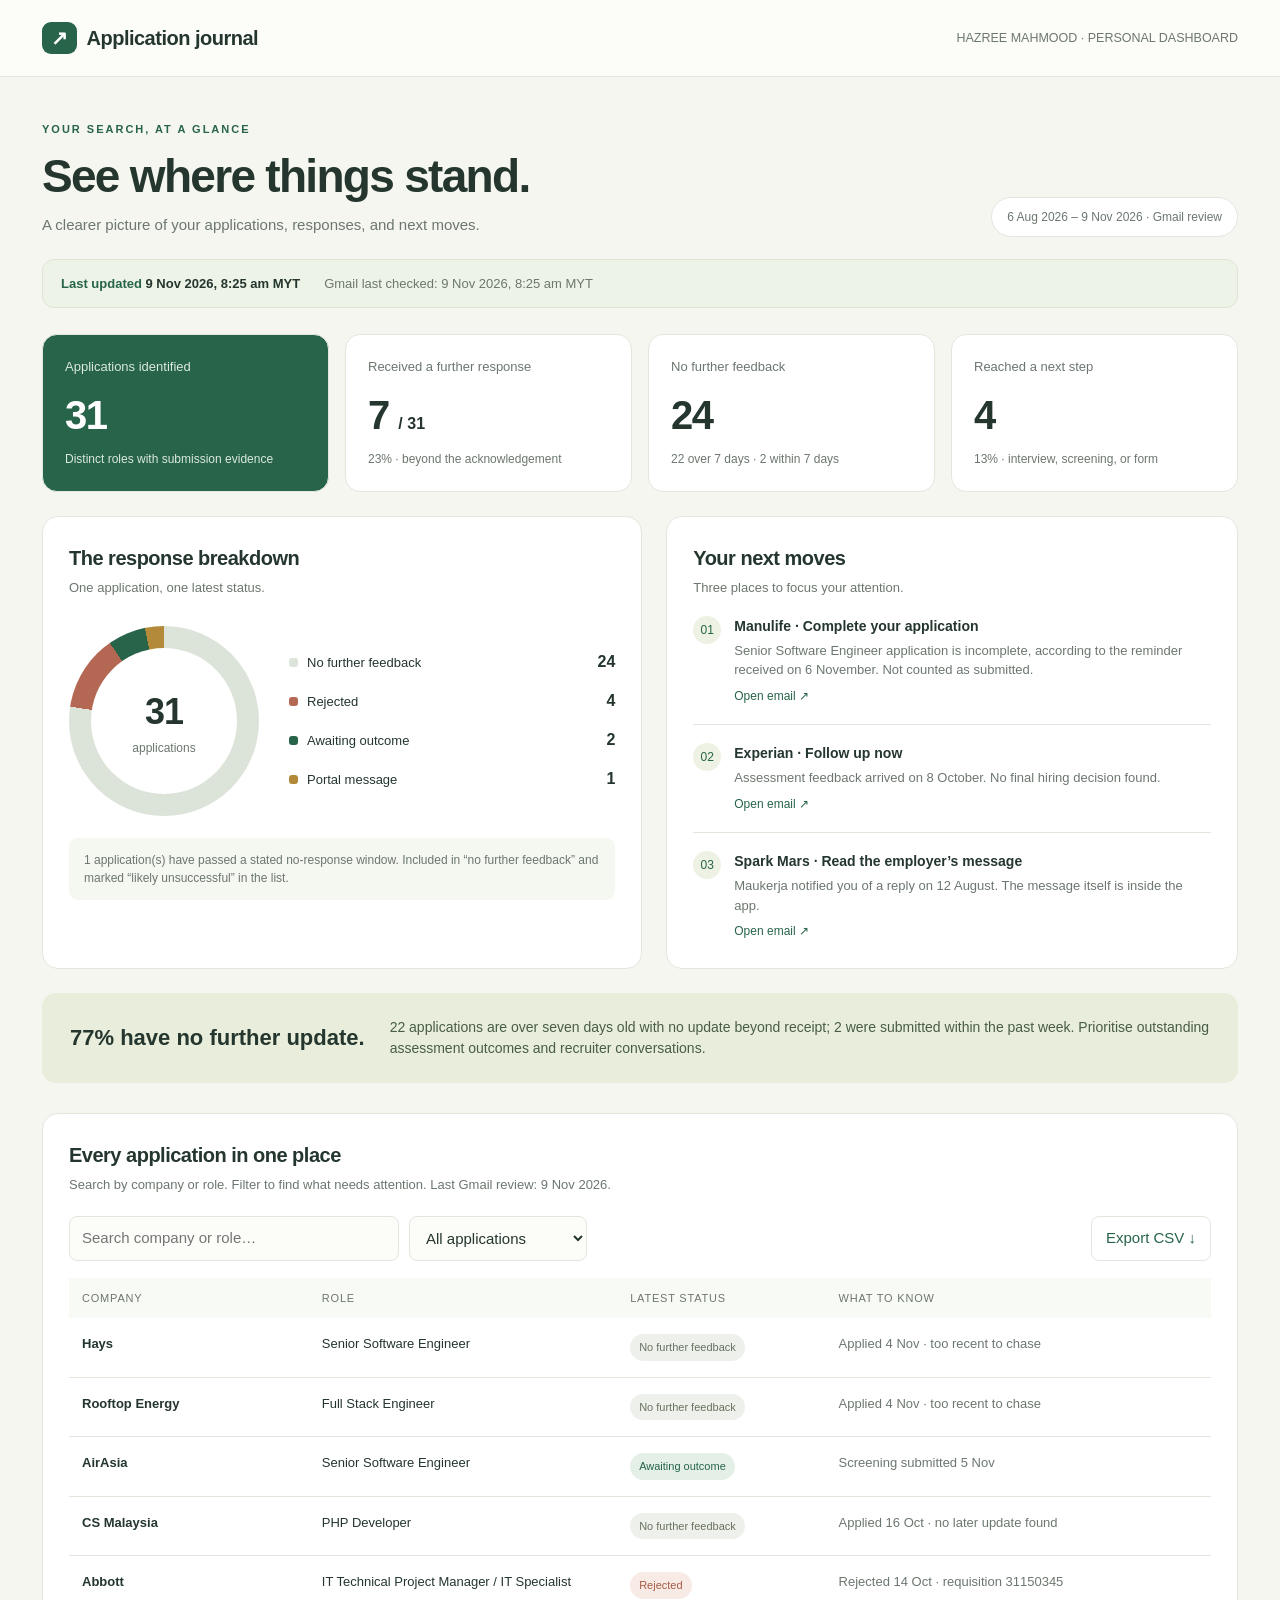
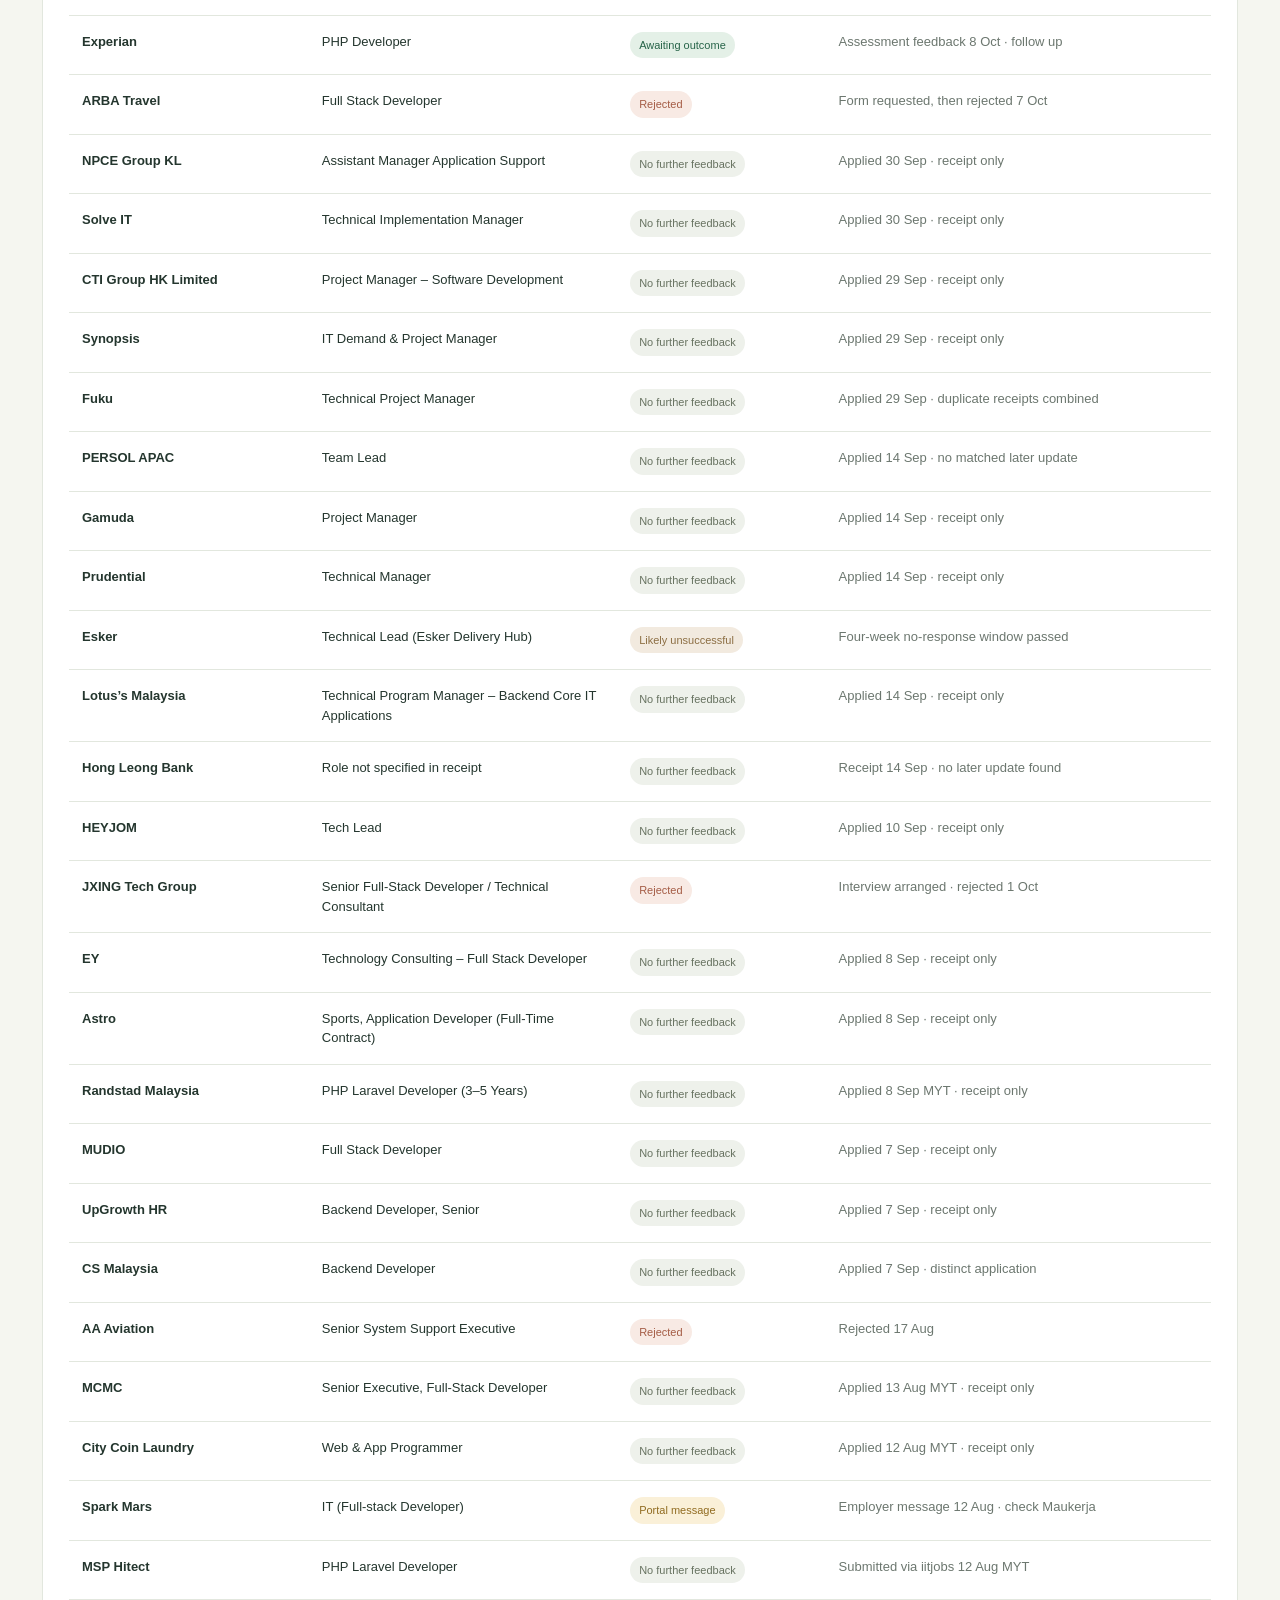
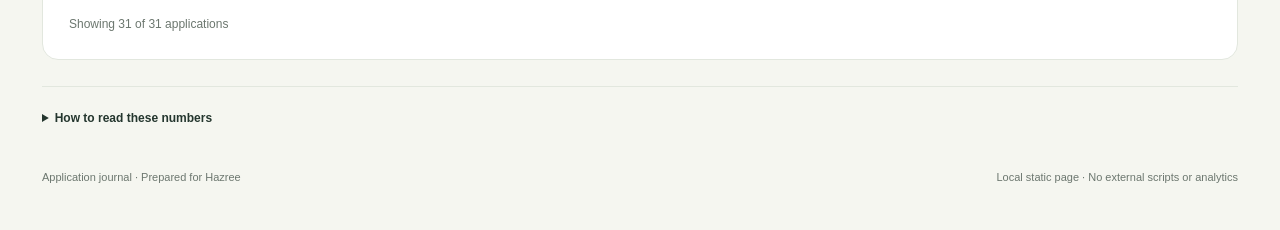
==== commit 912d0ae5: "Record 9 November Gmail review" ====
--- a/job-applications/index.html
+++ b/job-applications/index.html
@@ -4,14 +4,14 @@
 :root{--ink:#24362e;--muted:#6c776f;--bg:#f5f6f0;--paper:#fff;--line:#e2e7de;--green:#276449;--lime:#dce9aa;--red:#b46753;--gold:#b38a39}*{box-sizing:border-box}body{margin:0;background:var(--bg);color:var(--ink);font:15px/1.5 -apple-system,BlinkMacSystemFont,"Segoe UI",sans-serif}a{color:var(--green)}button,input,select{font:inherit}button,a,input,select{outline-offset:4px}header{border-bottom:1px solid var(--line);background:#fcfdf9}nav{max-width:1260px;margin:auto;padding:23px 32px;display:flex;justify-content:space-between;align-items:center}.brand{font-weight:750;letter-spacing:-.5px;font-size:20px}.brand span{background:var(--green);color:white;padding:5px 9px;border-radius:9px;margin-right:10px}nav small{color:var(--muted)}main{max-width:1260px;margin:auto;padding:44px 32px} .eyebrow{text-transform:uppercase;font-size:11px;letter-spacing:2px;font-weight:700;color:var(--green)}h1{font-size:clamp(32px,4vw,46px);line-height:1.15;letter-spacing:-1.7px;margin:12px 0}h2{font-size:20px;letter-spacing:-.5px;margin:0 0 5px}p{margin:0;color:var(--muted)}.intro{display:flex;justify-content:space-between;gap:24px;align-items:end;margin-bottom:30px}.date{white-space:nowrap;font-size:12px;color:var(--muted);border:1px solid var(--line);border-radius:25px;padding:10px 15px;background:white}.stats{display:grid;grid-template-columns:repeat(4,1fr);gap:16px;margin-bottom:24px}.stat{padding:22px;border-radius:15px;background:var(--paper);border:1px solid var(--line)}.stat:first-child{background:var(--green);color:white}.stat:first-child p,.stat:first-child small{color:#dbe9df}.stat p{font-size:13px}.stat strong{font-size:40px;font-weight:650;letter-spacing:-1.5px;display:block;margin:8px 0 2px}.stat small{color:var(--muted);font-size:12px}.grid{display:grid;grid-template-columns:1.05fr 1fr;gap:24px;margin-bottom:24px}.card{background:white;border:1px solid var(--line);border-radius:16px;padding:26px}.sub{font-size:13px}.chart-area{display:flex;align-items:center;gap:30px;margin:28px 0 22px}.donut{width:190px;height:190px;flex-shrink:0;border-radius:50%;background:conic-gradient(#dce3d8 0 77.419%,#b46753 77.419% 90.322%,#276449 90.322% 96.774%,#b38a39 96.774%);position:relative}.donut:after{content:"";position:absolute;inset:22px;background:white;border-radius:50%}.center{position:absolute;inset:0;display:flex;flex-direction:column;align-items:center;justify-content:center;z-index:1}.center strong{font-size:36px;letter-spacing:-1px}.center span{color:var(--muted);font-size:12px}.legend{flex:1}.legend-row{display:flex;align-items:center;gap:9px;margin:15px 0;font-size:13px}.dot{width:9px;height:9px;border-radius:3px;flex-shrink:0}.legend-row strong{margin-left:auto;font-size:16px}.note{background:#f5f7f1;border-radius:9px;padding:13px 15px;color:var(--muted);font-size:12px}.follow{display:flex;gap:13px;padding:18px 0;border-bottom:1px solid var(--line)}.follow:last-child{border:0;padding-bottom:0}.num{width:28px;height:28px;background:#edf2e4;display:grid;place-items:center;border-radius:50%;color:var(--green);font-size:12px;flex-shrink:0}.follow strong{display:block;font-size:14px;margin-bottom:4px}.follow p{font-size:13px}.follow a{font-size:12px;text-decoration:none;display:inline-block;margin-top:7px}.insight{padding:24px 28px;border-radius:14px;background:#e8eedb;display:flex;gap:25px;align-items:center;margin-bottom:30px}.insight b{font-size:22px;white-space:nowrap}.insight p{font-size:14px;color:#485c46}.toolbar{display:flex;gap:12px;justify-content:space-between;margin:22px 0 17px}.controls{display:flex;gap:10px;flex:1}input,select{border:1px solid var(--line);background:#fcfdf9;padding:10px 12px;border-radius:8px;color:var(--ink)}input{width:min(100%,330px)}button{border:1px solid var(--line);background:white;border-radius:8px;padding:10px 14px;cursor:pointer;color:var(--green)}button:hover{background:#edf2e4}.table-wrap{overflow:auto}table{width:100%;border-collapse:collapse;text-align:left;font-size:13px;min-width:760px}th{color:var(--muted);font-weight:500;font-size:11px;text-transform:uppercase;letter-spacing:.8px;padding:12px 13px;background:#f8faf5}td{padding:16px 13px;border-bottom:1px solid var(--line);vertical-align:top}td:first-child{font-weight:650;width:21%}td:nth-child(2){width:27%}td:last-child{color:var(--muted);max-width:260px}.pill{display:inline-block;border-radius:20px;padding:5px 9px;font-size:11px;white-space:nowrap;background:#eef1eb;color:#677260}.pill.rejected{background:#f8eae4;color:#a45c45}.pill.progress{background:#e4f0e7;color:#276449}.pill.portal{background:#faf0d8;color:#906b20}.pill.likely{background:#f2eadf;color:#8c6e43}.count{font-size:12px;color:var(--muted);margin-top:15px}.method{margin-top:26px;padding:22px 0;border-top:1px solid var(--line);font-size:12px;color:var(--muted)}details summary{cursor:pointer;font-weight:600;color:var(--ink);margin-bottom:8px}.method p{max-width:950px;margin:9px 0}.empty{text-align:center;padding:35px;color:var(--muted)}footer{display:flex;justify-content:space-between;font-size:11px;color:var(--muted);padding-top:12px}@media(max-width:900px){.grid{grid-template-columns:1fr}.stats{grid-template-columns:repeat(2,1fr)}.intro{display:block}.date{display:inline-block;margin-top:18px}.chart-area{justify-content:center}.insight{align-items:start}.insight b{white-space:normal}}@media(max-width:550px){nav{padding:19px 20px}nav small{font-size:10px}main{padding:30px 18px}.stats{gap:10px}.stat{padding:17px}.stat strong{font-size:32px}.card{padding:20px}.chart-area{gap:18px;flex-direction:column}.legend{width:100%}.legend-row{margin:12px 0}.toolbar,.controls{flex-direction:column}input{width:100%}.insight{display:block}.insight p{margin-top:8px}footer{display:block}h1{letter-spacing:-1px}}@media print{button,.toolbar{display:none}.card,.stat{break-inside:avoid}body{background:white}main{padding:20px 0}.grid{grid-template-columns:1fr 1fr}.table-wrap{overflow:visible}table{min-width:0}.pill{white-space:normal}}
 .freshness{display:flex;flex-wrap:wrap;align-items:center;gap:10px 24px;margin:-8px 0 26px;padding:14px 18px;background:#edf3e6;border:1px solid #dbe5d1;border-radius:12px;font-size:13px}.freshness strong{color:var(--green)}.freshness span{color:var(--muted)}.freshness time{font-weight:600;color:var(--ink)}</style></head><body>
 <header><nav><div class="brand"><span>↗</span>Application journal</div><small>HAZREE MAHMOOD · PERSONAL DASHBOARD</small></nav></header>
-<main><div class="intro"><div><div class="eyebrow">Your search, at a glance</div><h1>See where things stand.</h1><p>A clearer picture of your applications, responses, and next moves.</p></div><div class="date">6 Aug 2026 – 8 Nov 2026 · Gmail review</div></div>
-<aside class="freshness" aria-label="Dashboard freshness"><div><strong>Last updated</strong> <time datetime="2026-11-07T20:33:01.847Z">8 Nov 2026, 4:33 am MYT</time></div><span>Gmail last checked: 8 Nov 2026, 4:33 am MYT</span></aside>
+<main><div class="intro"><div><div class="eyebrow">Your search, at a glance</div><h1>See where things stand.</h1><p>A clearer picture of your applications, responses, and next moves.</p></div><div class="date">6 Aug 2026 – 9 Nov 2026 · Gmail review</div></div>
+<aside class="freshness" aria-label="Dashboard freshness"><div><strong>Last updated</strong> <time datetime="2026-11-09T00:25:07.077Z">9 Nov 2026, 8:25 am MYT</time></div><span>Gmail last checked: 9 Nov 2026, 8:25 am MYT</span></aside>
 <section class="stats" aria-label="Application summary"><div class="stat"><p>Applications identified</p><strong>31</strong><small>Distinct roles with submission evidence</small></div><div class="stat"><p>Received a further response</p><strong>7 <span style="font-size:16px;letter-spacing:0">/ 31</span></strong><small>23% · beyond the acknowledgement</small></div><div class="stat"><p>No further feedback</p><strong>24</strong><small>22 over 7 days · 2 within 7 days</small></div><div class="stat"><p>Reached a next step</p><strong>4</strong><small>13% · interview, screening, or form</small></div></section>
 <div class="grid"><section class="card"><h2>The response breakdown</h2><p class="sub">One application, one latest status.</p><div class="chart-area"><div class="donut" style="background:conic-gradient(#dce3d8 0% 77.41935483870968%,#b46753 77.41935483870968% 90.3225806451613%,#276449 90.3225806451613% 96.7741935483871%,#b38a39 96.7741935483871% 100%)" role="img" aria-label="24 No further feedback, 4 Rejected, 2 Awaiting outcome, 1 Portal message"><div class="center"><strong>31</strong><span>applications</span></div></div><div class="legend"><div class="legend-row"><span class="dot" style="background:#dce3d8"></span>No further feedback<strong>24</strong></div><div class="legend-row"><span class="dot" style="background:#b46753"></span>Rejected<strong>4</strong></div><div class="legend-row"><span class="dot" style="background:#276449"></span>Awaiting outcome<strong>2</strong></div><div class="legend-row"><span class="dot" style="background:#b38a39"></span>Portal message<strong>1</strong></div></div></div><div class="note">1 application(s) have passed a stated no-response window. Included in “no further feedback” and marked “likely unsuccessful” in the list.</div></section>
 <section class="card"><h2>Your next moves</h2><p class="sub">Three places to focus your attention.</p><div class="follow"><span class="num">01</span><div><strong>Manulife · Complete your application</strong><p>Senior Software Engineer application is incomplete, according to the reminder received on 6 November. Not counted as submitted.</p><a href="https://mail.google.com/mail/u/0/#all/1a1b177221c06408" target="_blank" rel="noopener noreferrer">Open email ↗</a></div></div><div class="follow"><span class="num">02</span><div><strong>Experian · Follow up now</strong><p>Assessment feedback arrived on 8 October. No final hiring decision found.</p><a href="https://mail.google.com/mail/u/0/#all/1a11735dcb362a3a" target="_blank" rel="noopener noreferrer">Open email ↗</a></div></div><div class="follow"><span class="num">03</span><div><strong>Spark Mars · Read the employer’s message</strong><p>Maukerja notified you of a reply on 12 August. The message itself is inside the app.</p><a href="https://mail.google.com/mail/u/0/#all/19ff475cb9b9b578" target="_blank" rel="noopener noreferrer">Open email ↗</a></div></div></section></div>
 <aside class="insight"><b>77% have no further update.</b><p>22 applications are over seven days old with no update beyond receipt; 2 were submitted within the past week. Prioritise outstanding assessment outcomes and recruiter conversations.</p></aside>
-<section class="card"><h2>Every application in one place</h2><p class="sub">Search by company or role. Filter to find what needs attention. Last Gmail review: 8 Nov 2026.</p><div class="toolbar"><div class="controls"><input id="search" type="search" placeholder="Search company or role…" aria-label="Search company or role"><select id="filter" aria-label="Filter by status"><option value="all">All applications</option><option value="silent">No further feedback</option><option value="progress">Awaiting outcome</option><option value="rejected">Rejected</option><option value="portal">Portal message</option><option value="likely">Likely unsuccessful</option><option value="offer">Offer received</option><option value="withdrawn">Withdrawn</option></select></div><button id="export">Export CSV ↓</button></div><div class="table-wrap"><table><thead><tr><th scope="col">Company</th><th scope="col">Role</th><th scope="col">Latest status</th><th scope="col">What to know</th></tr></thead><tbody id="rows"></tbody></table></div><div class="count" id="count" aria-live="polite"></div></section>
-<div class="method"><details><summary>How to read these numbers</summary><p>Gmail evidence was last reviewed on 8 Nov 2026. This dashboard includes applications with submission evidence from 6 Aug 2026 onward. Duplicate receipts for the same role, such as Fuku’s Indeed and Workable confirmations, count once. CS Malaysia’s two differently titled applications count separately.</p><p>“Further response” includes decisions, next-step requests, assessment feedback, and a portal-message notification. Automated receipts, job advertisements, candidate-experience surveys, and general recruiter registration forms do not count. Next-step applications overlap with the latest-status categories: JXING and ARBA later rejected the application.</p><p>Two additional rejections arrived in this period—EverestEngineering and AirAsia Software Engineer I—but their submission receipts were not found in this period. They are outside the submission-period group. The earlier 13 figure counted response emails, not applications.</p><p>No Gmail update does not prove an employer never replied. Phone, WhatsApp, job portals, and other accounts may contain additional responses. PERSOL’s August candidate-registration form is not treated as a response to its September Team Lead application. An hourly local task checks whether today’s Gmail review is complete. It refreshes this page at most once per Malaysia calendar day and pushes changes through the existing CI/CD pipeline. This page does not access Gmail in your browser. The Mac must be awake with the app running for that scheduled review. Waiting times are measured as of 8 Nov 2026.</p></details></div><footer><span>Application journal · Prepared for Hazree</span><span>Local static page · No external scripts or analytics</span></footer>
+<section class="card"><h2>Every application in one place</h2><p class="sub">Search by company or role. Filter to find what needs attention. Last Gmail review: 9 Nov 2026.</p><div class="toolbar"><div class="controls"><input id="search" type="search" placeholder="Search company or role…" aria-label="Search company or role"><select id="filter" aria-label="Filter by status"><option value="all">All applications</option><option value="silent">No further feedback</option><option value="progress">Awaiting outcome</option><option value="rejected">Rejected</option><option value="portal">Portal message</option><option value="likely">Likely unsuccessful</option><option value="offer">Offer received</option><option value="withdrawn">Withdrawn</option></select></div><button id="export">Export CSV ↓</button></div><div class="table-wrap"><table><thead><tr><th scope="col">Company</th><th scope="col">Role</th><th scope="col">Latest status</th><th scope="col">What to know</th></tr></thead><tbody id="rows"></tbody></table></div><div class="count" id="count" aria-live="polite"></div></section>
+<div class="method"><details><summary>How to read these numbers</summary><p>Gmail evidence was last reviewed on 9 Nov 2026. This dashboard includes applications with submission evidence from 6 Aug 2026 onward. Duplicate receipts for the same role, such as Fuku’s Indeed and Workable confirmations, count once. CS Malaysia’s two differently titled applications count separately.</p><p>“Further response” includes decisions, next-step requests, assessment feedback, and a portal-message notification. Automated receipts, job advertisements, candidate-experience surveys, and general recruiter registration forms do not count. Next-step applications overlap with the latest-status categories: JXING and ARBA later rejected the application.</p><p>Two additional rejections arrived in this period—EverestEngineering and AirAsia Software Engineer I—but their submission receipts were not found in this period. They are outside the submission-period group. The earlier 13 figure counted response emails, not applications.</p><p>No Gmail update does not prove an employer never replied. Phone, WhatsApp, job portals, and other accounts may contain additional responses. PERSOL’s August candidate-registration form is not treated as a response to its September Team Lead application. An hourly local task checks whether today’s Gmail review is complete. It refreshes this page at most once per Malaysia calendar day and pushes changes through the existing CI/CD pipeline. This page does not access Gmail in your browser. The Mac must be awake with the app running for that scheduled review. Waiting times are measured as of 9 Nov 2026.</p></details></div><footer><span>Application journal · Prepared for Hazree</span><span>Local static page · No external scripts or analytics</span></footer>
 </main>
-<script>window.applicationData = {"periodStart":"2026-08-06","checkedOn":"2026-11-08","timezone":"Asia/Kuala_Lumpur","schedule":"Hourly check; one successful update per Malaysia calendar day","applications":[{"id":"application-001","company":"Hays","role":"Senior Software Engineer","status":"silent","note":"Applied 4 Nov · too recent to chase","appliedOn":"2026-11-04","hadNextStep":false},{"id":"application-002","company":"Rooftop Energy","role":"Full Stack Engineer","status":"silent","note":"Applied 4 Nov · too recent to chase","appliedOn":"2026-11-04","hadNextStep":false},{"id":"application-003","company":"AirAsia","role":"Senior Software Engineer","status":"progress","note":"Screening submitted 5 Nov","appliedOn":"2026-11-05","hadNextStep":true},{"id":"application-004","company":"CS Malaysia","role":"PHP Developer","status":"silent","note":"Applied 16 Oct · no later update found","appliedOn":"2026-10-17","hadNextStep":false},{"id":"application-005","company":"Abbott","role":"IT Technical Project Manager / IT Specialist","status":"rejected","note":"Rejected 14 Oct · requisition 31150345","appliedOn":"2026-09-14","hadNextStep":false},{"id":"application-006","company":"Experian","role":"PHP Developer","status":"progress","note":"Assessment feedback 8 Oct · follow up","appliedOn":"2026-09-08","hadNextStep":true},{"id":"application-007","company":"ARBA Travel","role":"Full Stack Developer","status":"rejected","note":"Form requested, then rejected 7 Oct","appliedOn":"2026-10-01","hadNextStep":true},{"id":"application-008","company":"NPCE Group KL","role":"Assistant Manager Application Support","status":"silent","note":"Applied 30 Sep · receipt only","appliedOn":"2026-09-30","hadNextStep":false},{"id":"application-009","company":"Solve IT","role":"Technical Implementation Manager","status":"silent","note":"Applied 30 Sep · receipt only","appliedOn":"2026-09-30","hadNextStep":false},{"id":"application-010","company":"CTI Group HK Limited","role":"Project Manager – Software Development","status":"silent","note":"Applied 29 Sep · receipt only","appliedOn":"2026-09-29","hadNextStep":false},{"id":"application-011","company":"Synopsis","role":"IT Demand & Project Manager","status":"silent","note":"Applied 29 Sep · receipt only","appliedOn":"2026-09-29","hadNextStep":false},{"id":"application-012","company":"Fuku","role":"Technical Project Manager","status":"silent","note":"Applied 29 Sep · duplicate receipts combined","appliedOn":"2026-09-29","hadNextStep":false},{"id":"application-013","company":"PERSOL APAC","role":"Team Lead","status":"silent","note":"Applied 14 Sep · no matched later update","appliedOn":"2026-09-15","hadNextStep":false},{"id":"application-014","company":"Gamuda","role":"Project Manager","status":"silent","note":"Applied 14 Sep · receipt only","appliedOn":"2026-09-15","hadNextStep":false},{"id":"application-015","company":"Prudential","role":"Technical Manager","status":"silent","note":"Applied 14 Sep · receipt only","appliedOn":"2026-09-14","hadNextStep":false},{"id":"application-016","company":"Esker","role":"Technical Lead (Esker Delivery Hub)","status":"likely","note":"Four-week no-response window passed","appliedOn":"2026-09-14","hadNextStep":false},{"id":"application-017","company":"Lotus’s Malaysia","role":"Technical Program Manager – Backend Core IT Applications","status":"silent","note":"Applied 14 Sep · receipt only","appliedOn":"2026-09-14","hadNextStep":false},{"id":"application-018","company":"Hong Leong Bank","role":"Role not specified in receipt","status":"silent","note":"Receipt 14 Sep · no later update found","appliedOn":"2026-09-14","hadNextStep":false},{"id":"application-019","company":"HEYJOM","role":"Tech Lead","status":"silent","note":"Applied 10 Sep · receipt only","appliedOn":"2026-09-10","hadNextStep":false},{"id":"application-020","company":"JXING Tech Group","role":"Senior Full-Stack Developer / Technical Consultant","status":"rejected","note":"Interview arranged · rejected 1 Oct","appliedOn":"2026-09-07","hadNextStep":true},{"id":"application-021","company":"EY","role":"Technology Consulting – Full Stack Developer","status":"silent","note":"Applied 8 Sep · receipt only","appliedOn":"2026-09-08","hadNextStep":false},{"id":"application-022","company":"Astro","role":"Sports, Application Developer (Full-Time Contract)","status":"silent","note":"Applied 8 Sep · receipt only","appliedOn":"2026-09-08","hadNextStep":false},{"id":"application-023","company":"Randstad Malaysia","role":"PHP Laravel Developer (3–5 Years)","status":"silent","note":"Applied 8 Sep MYT · receipt only","appliedOn":"2026-09-08","hadNextStep":false},{"id":"application-024","company":"MUDIO","role":"Full Stack Developer","status":"silent","note":"Applied 7 Sep · receipt only","appliedOn":"2026-09-07","hadNextStep":false},{"id":"application-025","company":"UpGrowth HR","role":"Backend Developer, Senior","status":"silent","note":"Applied 7 Sep · receipt only","appliedOn":"2026-09-07","hadNextStep":false},{"id":"application-026","company":"CS Malaysia","role":"Backend Developer","status":"silent","note":"Applied 7 Sep · distinct application","appliedOn":"2026-09-07","hadNextStep":false},{"id":"application-027","company":"AA Aviation","role":"Senior System Support Executive","status":"rejected","note":"Rejected 17 Aug","appliedOn":"2026-08-12","hadNextStep":false},{"id":"application-028","company":"MCMC","role":"Senior Executive, Full-Stack Developer","status":"silent","note":"Applied 13 Aug MYT · receipt only","appliedOn":"2026-08-13","hadNextStep":false},{"id":"application-029","company":"City Coin Laundry","role":"Web & App Programmer","status":"silent","note":"Applied 12 Aug MYT · receipt only","appliedOn":"2026-08-12","hadNextStep":false},{"id":"application-030","company":"Spark Mars","role":"IT (Full-stack Developer)","status":"portal","note":"Employer message 12 Aug · check Maukerja","appliedOn":"2026-08-12","hadNextStep":false},{"id":"application-031","company":"MSP Hitect","role":"PHP Laravel Developer","status":"silent","note":"Submitted via iitjobs 12 Aug MYT","appliedOn":"2026-08-12","hadNextStep":false}],"followUps":[{"company":"Manulife","action":"Complete your application","note":"Senior Software Engineer application is incomplete, according to the reminder received on 6 November. Not counted as submitted.","url":"https://mail.google.com/mail/u/0/#all/1a1b177221c06408"},{"company":"Experian","action":"Follow up now","note":"Assessment feedback arrived on 8 October. No final hiring decision found.","url":"https://mail.google.com/mail/u/0/#all/1a11735dcb362a3a"},{"company":"Spark Mars","action":"Read the employer’s message","note":"Maukerja notified you of a reply on 12 August. The message itself is inside the app.","url":"https://mail.google.com/mail/u/0/#all/19ff475cb9b9b578"}],"checkedAt":"2026-11-07T20:33:00+00:00"};</script>
+<script>window.applicationData = {"periodStart":"2026-08-06","checkedOn":"2026-11-09","timezone":"Asia/Kuala_Lumpur","schedule":"Hourly check; one successful update per Malaysia calendar day","applications":[{"id":"application-001","company":"Hays","role":"Senior Software Engineer","status":"silent","note":"Applied 4 Nov · too recent to chase","appliedOn":"2026-11-04","hadNextStep":false},{"id":"application-002","company":"Rooftop Energy","role":"Full Stack Engineer","status":"silent","note":"Applied 4 Nov · too recent to chase","appliedOn":"2026-11-04","hadNextStep":false},{"id":"application-003","company":"AirAsia","role":"Senior Software Engineer","status":"progress","note":"Screening submitted 5 Nov","appliedOn":"2026-11-05","hadNextStep":true},{"id":"application-004","company":"CS Malaysia","role":"PHP Developer","status":"silent","note":"Applied 16 Oct · no later update found","appliedOn":"2026-10-17","hadNextStep":false},{"id":"application-005","company":"Abbott","role":"IT Technical Project Manager / IT Specialist","status":"rejected","note":"Rejected 14 Oct · requisition 31150345","appliedOn":"2026-09-14","hadNextStep":false},{"id":"application-006","company":"Experian","role":"PHP Developer","status":"progress","note":"Assessment feedback 8 Oct · follow up","appliedOn":"2026-09-08","hadNextStep":true},{"id":"application-007","company":"ARBA Travel","role":"Full Stack Developer","status":"rejected","note":"Form requested, then rejected 7 Oct","appliedOn":"2026-10-01","hadNextStep":true},{"id":"application-008","company":"NPCE Group KL","role":"Assistant Manager Application Support","status":"silent","note":"Applied 30 Sep · receipt only","appliedOn":"2026-09-30","hadNextStep":false},{"id":"application-009","company":"Solve IT","role":"Technical Implementation Manager","status":"silent","note":"Applied 30 Sep · receipt only","appliedOn":"2026-09-30","hadNextStep":false},{"id":"application-010","company":"CTI Group HK Limited","role":"Project Manager – Software Development","status":"silent","note":"Applied 29 Sep · receipt only","appliedOn":"2026-09-29","hadNextStep":false},{"id":"application-011","company":"Synopsis","role":"IT Demand & Project Manager","status":"silent","note":"Applied 29 Sep · receipt only","appliedOn":"2026-09-29","hadNextStep":false},{"id":"application-012","company":"Fuku","role":"Technical Project Manager","status":"silent","note":"Applied 29 Sep · duplicate receipts combined","appliedOn":"2026-09-29","hadNextStep":false},{"id":"application-013","company":"PERSOL APAC","role":"Team Lead","status":"silent","note":"Applied 14 Sep · no matched later update","appliedOn":"2026-09-15","hadNextStep":false},{"id":"application-014","company":"Gamuda","role":"Project Manager","status":"silent","note":"Applied 14 Sep · receipt only","appliedOn":"2026-09-15","hadNextStep":false},{"id":"application-015","company":"Prudential","role":"Technical Manager","status":"silent","note":"Applied 14 Sep · receipt only","appliedOn":"2026-09-14","hadNextStep":false},{"id":"application-016","company":"Esker","role":"Technical Lead (Esker Delivery Hub)","status":"likely","note":"Four-week no-response window passed","appliedOn":"2026-09-14","hadNextStep":false},{"id":"application-017","company":"Lotus’s Malaysia","role":"Technical Program Manager – Backend Core IT Applications","status":"silent","note":"Applied 14 Sep · receipt only","appliedOn":"2026-09-14","hadNextStep":false},{"id":"application-018","company":"Hong Leong Bank","role":"Role not specified in receipt","status":"silent","note":"Receipt 14 Sep · no later update found","appliedOn":"2026-09-14","hadNextStep":false},{"id":"application-019","company":"HEYJOM","role":"Tech Lead","status":"silent","note":"Applied 10 Sep · receipt only","appliedOn":"2026-09-10","hadNextStep":false},{"id":"application-020","company":"JXING Tech Group","role":"Senior Full-Stack Developer / Technical Consultant","status":"rejected","note":"Interview arranged · rejected 1 Oct","appliedOn":"2026-09-07","hadNextStep":true},{"id":"application-021","company":"EY","role":"Technology Consulting – Full Stack Developer","status":"silent","note":"Applied 8 Sep · receipt only","appliedOn":"2026-09-08","hadNextStep":false},{"id":"application-022","company":"Astro","role":"Sports, Application Developer (Full-Time Contract)","status":"silent","note":"Applied 8 Sep · receipt only","appliedOn":"2026-09-08","hadNextStep":false},{"id":"application-023","company":"Randstad Malaysia","role":"PHP Laravel Developer (3–5 Years)","status":"silent","note":"Applied 8 Sep MYT · receipt only","appliedOn":"2026-09-08","hadNextStep":false},{"id":"application-024","company":"MUDIO","role":"Full Stack Developer","status":"silent","note":"Applied 7 Sep · receipt only","appliedOn":"2026-09-07","hadNextStep":false},{"id":"application-025","company":"UpGrowth HR","role":"Backend Developer, Senior","status":"silent","note":"Applied 7 Sep · receipt only","appliedOn":"2026-09-07","hadNextStep":false},{"id":"application-026","company":"CS Malaysia","role":"Backend Developer","status":"silent","note":"Applied 7 Sep · distinct application","appliedOn":"2026-09-07","hadNextStep":false},{"id":"application-027","company":"AA Aviation","role":"Senior System Support Executive","status":"rejected","note":"Rejected 17 Aug","appliedOn":"2026-08-12","hadNextStep":false},{"id":"application-028","company":"MCMC","role":"Senior Executive, Full-Stack Developer","status":"silent","note":"Applied 13 Aug MYT · receipt only","appliedOn":"2026-08-13","hadNextStep":false},{"id":"application-029","company":"City Coin Laundry","role":"Web & App Programmer","status":"silent","note":"Applied 12 Aug MYT · receipt only","appliedOn":"2026-08-12","hadNextStep":false},{"id":"application-030","company":"Spark Mars","role":"IT (Full-stack Developer)","status":"portal","note":"Employer message 12 Aug · check Maukerja","appliedOn":"2026-08-12","hadNextStep":false},{"id":"application-031","company":"MSP Hitect","role":"PHP Laravel Developer","status":"silent","note":"Submitted via iitjobs 12 Aug MYT","appliedOn":"2026-08-12","hadNextStep":false}],"followUps":[{"company":"Manulife","action":"Complete your application","note":"Senior Software Engineer application is incomplete, according to the reminder received on 6 November. Not counted as submitted.","url":"https://mail.google.com/mail/u/0/#all/1a1b177221c06408"},{"company":"Experian","action":"Follow up now","note":"Assessment feedback arrived on 8 October. No final hiring decision found.","url":"https://mail.google.com/mail/u/0/#all/1a11735dcb362a3a"},{"company":"Spark Mars","action":"Read the employer’s message","note":"Maukerja notified you of a reply on 12 August. The message itself is inside the app.","url":"https://mail.google.com/mail/u/0/#all/19ff475cb9b9b578"}],"checkedAt":"2026-11-09T00:25:06+00:00"};</script>
 <script src="app.js"></script></body></html>
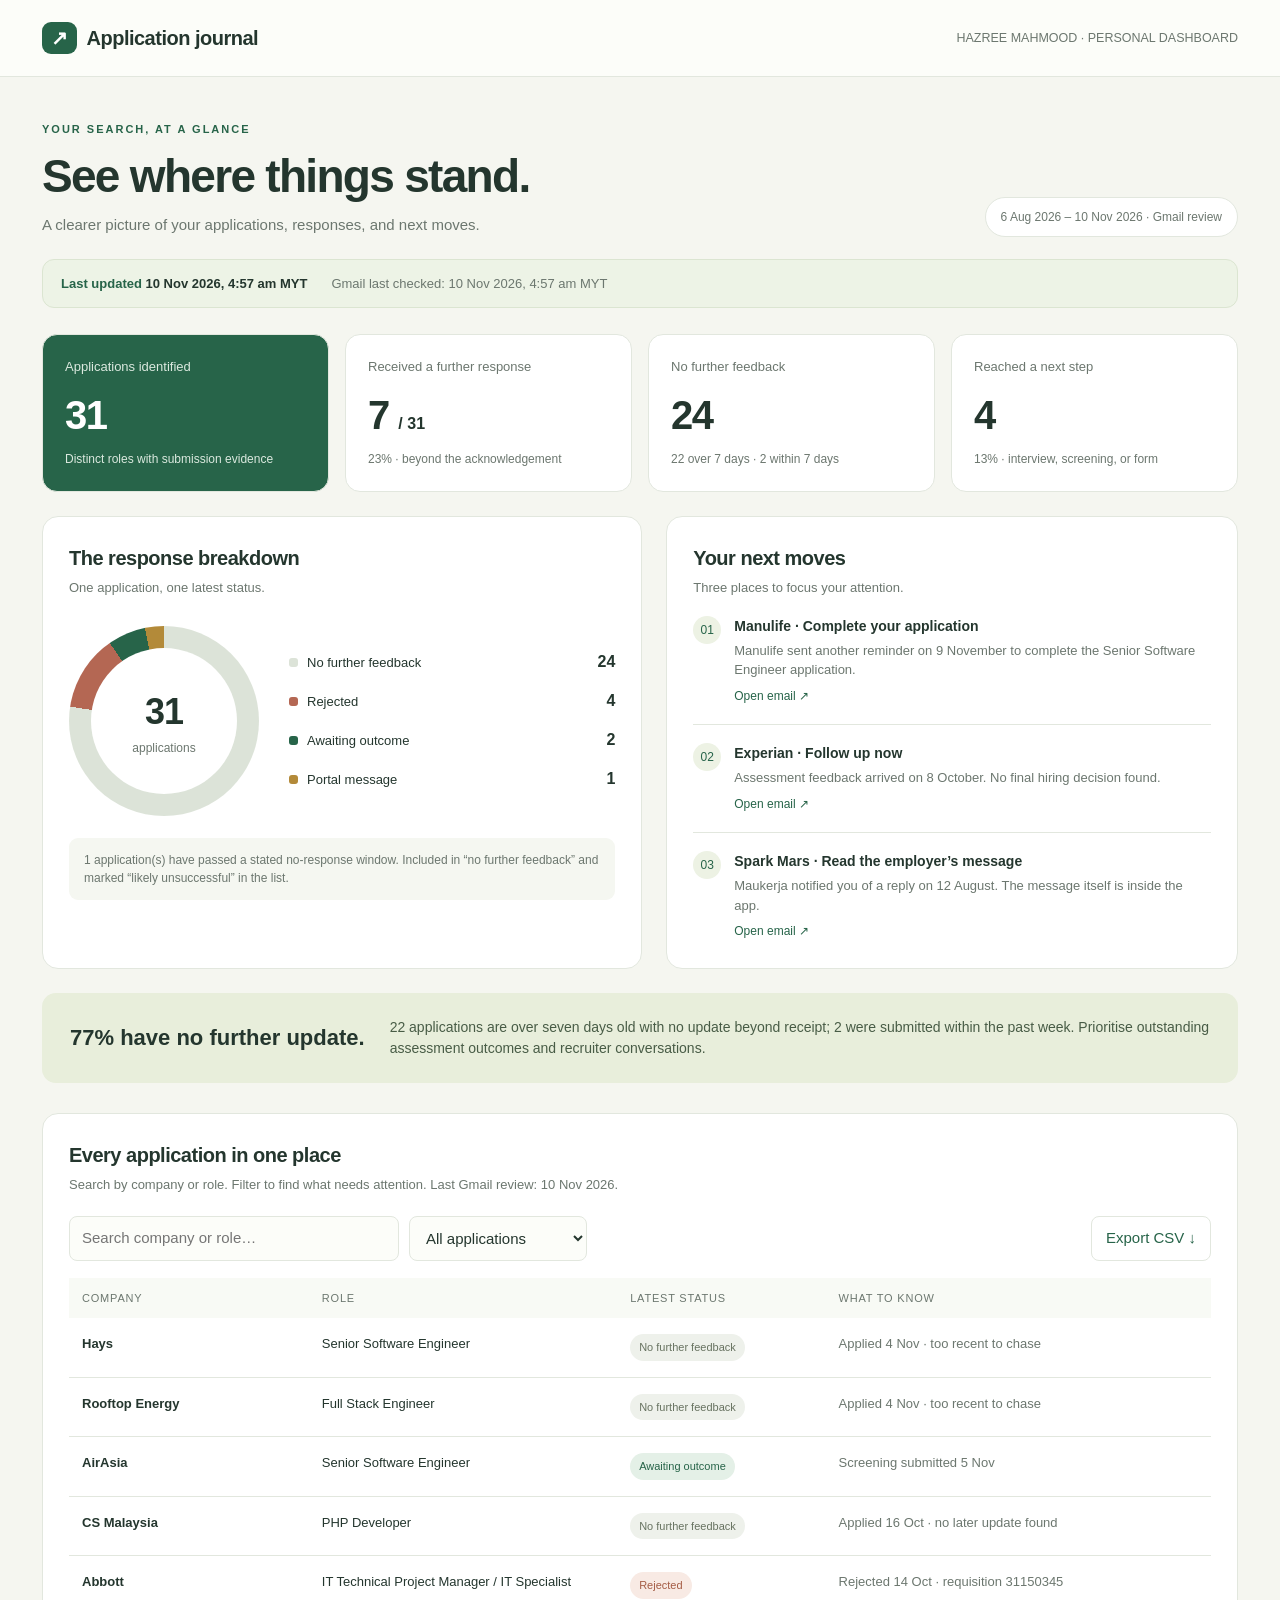
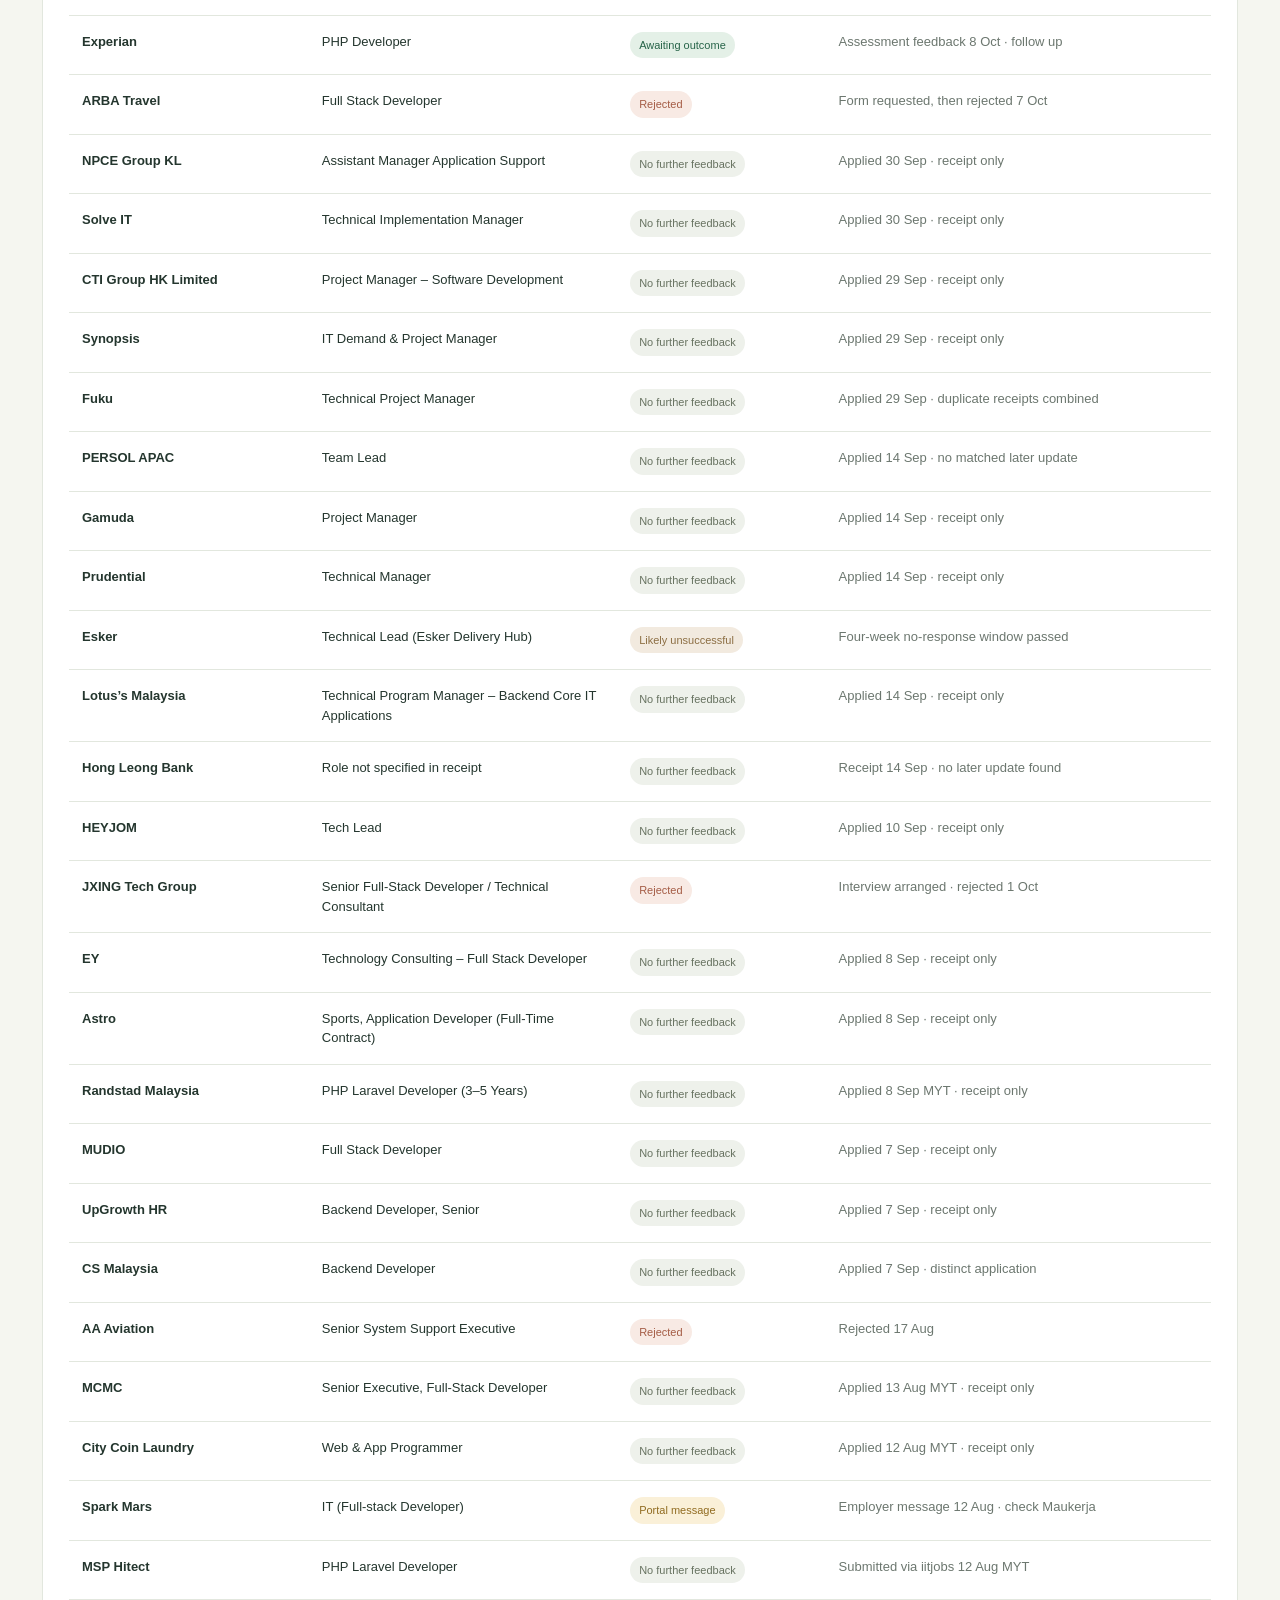
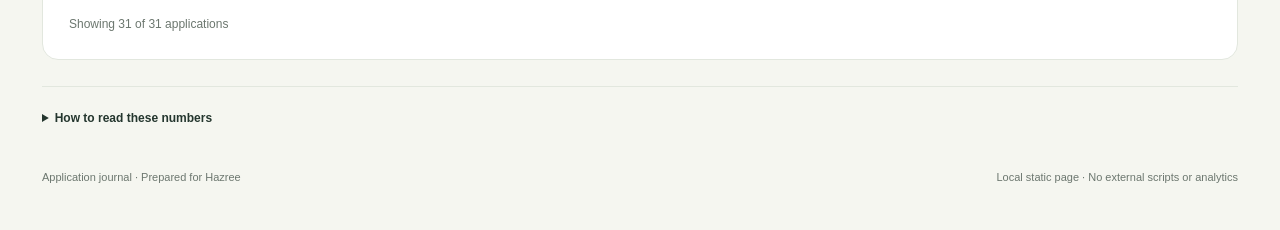
==== commit 63b22abf: "Record 10 November Gmail review" ====
--- a/job-applications/index.html
+++ b/job-applications/index.html
@@ -4,14 +4,14 @@
 :root{--ink:#24362e;--muted:#6c776f;--bg:#f5f6f0;--paper:#fff;--line:#e2e7de;--green:#276449;--lime:#dce9aa;--red:#b46753;--gold:#b38a39}*{box-sizing:border-box}body{margin:0;background:var(--bg);color:var(--ink);font:15px/1.5 -apple-system,BlinkMacSystemFont,"Segoe UI",sans-serif}a{color:var(--green)}button,input,select{font:inherit}button,a,input,select{outline-offset:4px}header{border-bottom:1px solid var(--line);background:#fcfdf9}nav{max-width:1260px;margin:auto;padding:23px 32px;display:flex;justify-content:space-between;align-items:center}.brand{font-weight:750;letter-spacing:-.5px;font-size:20px}.brand span{background:var(--green);color:white;padding:5px 9px;border-radius:9px;margin-right:10px}nav small{color:var(--muted)}main{max-width:1260px;margin:auto;padding:44px 32px} .eyebrow{text-transform:uppercase;font-size:11px;letter-spacing:2px;font-weight:700;color:var(--green)}h1{font-size:clamp(32px,4vw,46px);line-height:1.15;letter-spacing:-1.7px;margin:12px 0}h2{font-size:20px;letter-spacing:-.5px;margin:0 0 5px}p{margin:0;color:var(--muted)}.intro{display:flex;justify-content:space-between;gap:24px;align-items:end;margin-bottom:30px}.date{white-space:nowrap;font-size:12px;color:var(--muted);border:1px solid var(--line);border-radius:25px;padding:10px 15px;background:white}.stats{display:grid;grid-template-columns:repeat(4,1fr);gap:16px;margin-bottom:24px}.stat{padding:22px;border-radius:15px;background:var(--paper);border:1px solid var(--line)}.stat:first-child{background:var(--green);color:white}.stat:first-child p,.stat:first-child small{color:#dbe9df}.stat p{font-size:13px}.stat strong{font-size:40px;font-weight:650;letter-spacing:-1.5px;display:block;margin:8px 0 2px}.stat small{color:var(--muted);font-size:12px}.grid{display:grid;grid-template-columns:1.05fr 1fr;gap:24px;margin-bottom:24px}.card{background:white;border:1px solid var(--line);border-radius:16px;padding:26px}.sub{font-size:13px}.chart-area{display:flex;align-items:center;gap:30px;margin:28px 0 22px}.donut{width:190px;height:190px;flex-shrink:0;border-radius:50%;background:conic-gradient(#dce3d8 0 77.419%,#b46753 77.419% 90.322%,#276449 90.322% 96.774%,#b38a39 96.774%);position:relative}.donut:after{content:"";position:absolute;inset:22px;background:white;border-radius:50%}.center{position:absolute;inset:0;display:flex;flex-direction:column;align-items:center;justify-content:center;z-index:1}.center strong{font-size:36px;letter-spacing:-1px}.center span{color:var(--muted);font-size:12px}.legend{flex:1}.legend-row{display:flex;align-items:center;gap:9px;margin:15px 0;font-size:13px}.dot{width:9px;height:9px;border-radius:3px;flex-shrink:0}.legend-row strong{margin-left:auto;font-size:16px}.note{background:#f5f7f1;border-radius:9px;padding:13px 15px;color:var(--muted);font-size:12px}.follow{display:flex;gap:13px;padding:18px 0;border-bottom:1px solid var(--line)}.follow:last-child{border:0;padding-bottom:0}.num{width:28px;height:28px;background:#edf2e4;display:grid;place-items:center;border-radius:50%;color:var(--green);font-size:12px;flex-shrink:0}.follow strong{display:block;font-size:14px;margin-bottom:4px}.follow p{font-size:13px}.follow a{font-size:12px;text-decoration:none;display:inline-block;margin-top:7px}.insight{padding:24px 28px;border-radius:14px;background:#e8eedb;display:flex;gap:25px;align-items:center;margin-bottom:30px}.insight b{font-size:22px;white-space:nowrap}.insight p{font-size:14px;color:#485c46}.toolbar{display:flex;gap:12px;justify-content:space-between;margin:22px 0 17px}.controls{display:flex;gap:10px;flex:1}input,select{border:1px solid var(--line);background:#fcfdf9;padding:10px 12px;border-radius:8px;color:var(--ink)}input{width:min(100%,330px)}button{border:1px solid var(--line);background:white;border-radius:8px;padding:10px 14px;cursor:pointer;color:var(--green)}button:hover{background:#edf2e4}.table-wrap{overflow:auto}table{width:100%;border-collapse:collapse;text-align:left;font-size:13px;min-width:760px}th{color:var(--muted);font-weight:500;font-size:11px;text-transform:uppercase;letter-spacing:.8px;padding:12px 13px;background:#f8faf5}td{padding:16px 13px;border-bottom:1px solid var(--line);vertical-align:top}td:first-child{font-weight:650;width:21%}td:nth-child(2){width:27%}td:last-child{color:var(--muted);max-width:260px}.pill{display:inline-block;border-radius:20px;padding:5px 9px;font-size:11px;white-space:nowrap;background:#eef1eb;color:#677260}.pill.rejected{background:#f8eae4;color:#a45c45}.pill.progress{background:#e4f0e7;color:#276449}.pill.portal{background:#faf0d8;color:#906b20}.pill.likely{background:#f2eadf;color:#8c6e43}.count{font-size:12px;color:var(--muted);margin-top:15px}.method{margin-top:26px;padding:22px 0;border-top:1px solid var(--line);font-size:12px;color:var(--muted)}details summary{cursor:pointer;font-weight:600;color:var(--ink);margin-bottom:8px}.method p{max-width:950px;margin:9px 0}.empty{text-align:center;padding:35px;color:var(--muted)}footer{display:flex;justify-content:space-between;font-size:11px;color:var(--muted);padding-top:12px}@media(max-width:900px){.grid{grid-template-columns:1fr}.stats{grid-template-columns:repeat(2,1fr)}.intro{display:block}.date{display:inline-block;margin-top:18px}.chart-area{justify-content:center}.insight{align-items:start}.insight b{white-space:normal}}@media(max-width:550px){nav{padding:19px 20px}nav small{font-size:10px}main{padding:30px 18px}.stats{gap:10px}.stat{padding:17px}.stat strong{font-size:32px}.card{padding:20px}.chart-area{gap:18px;flex-direction:column}.legend{width:100%}.legend-row{margin:12px 0}.toolbar,.controls{flex-direction:column}input{width:100%}.insight{display:block}.insight p{margin-top:8px}footer{display:block}h1{letter-spacing:-1px}}@media print{button,.toolbar{display:none}.card,.stat{break-inside:avoid}body{background:white}main{padding:20px 0}.grid{grid-template-columns:1fr 1fr}.table-wrap{overflow:visible}table{min-width:0}.pill{white-space:normal}}
 .freshness{display:flex;flex-wrap:wrap;align-items:center;gap:10px 24px;margin:-8px 0 26px;padding:14px 18px;background:#edf3e6;border:1px solid #dbe5d1;border-radius:12px;font-size:13px}.freshness strong{color:var(--green)}.freshness span{color:var(--muted)}.freshness time{font-weight:600;color:var(--ink)}</style></head><body>
 <header><nav><div class="brand"><span>↗</span>Application journal</div><small>HAZREE MAHMOOD · PERSONAL DASHBOARD</small></nav></header>
-<main><div class="intro"><div><div class="eyebrow">Your search, at a glance</div><h1>See where things stand.</h1><p>A clearer picture of your applications, responses, and next moves.</p></div><div class="date">6 Aug 2026 – 9 Nov 2026 · Gmail review</div></div>
-<aside class="freshness" aria-label="Dashboard freshness"><div><strong>Last updated</strong> <time datetime="2026-11-09T00:25:07.077Z">9 Nov 2026, 8:25 am MYT</time></div><span>Gmail last checked: 9 Nov 2026, 8:25 am MYT</span></aside>
+<main><div class="intro"><div><div class="eyebrow">Your search, at a glance</div><h1>See where things stand.</h1><p>A clearer picture of your applications, responses, and next moves.</p></div><div class="date">6 Aug 2026 – 10 Nov 2026 · Gmail review</div></div>
+<aside class="freshness" aria-label="Dashboard freshness"><div><strong>Last updated</strong> <time datetime="2026-11-09T20:57:03.841Z">10 Nov 2026, 4:57 am MYT</time></div><span>Gmail last checked: 10 Nov 2026, 4:57 am MYT</span></aside>
 <section class="stats" aria-label="Application summary"><div class="stat"><p>Applications identified</p><strong>31</strong><small>Distinct roles with submission evidence</small></div><div class="stat"><p>Received a further response</p><strong>7 <span style="font-size:16px;letter-spacing:0">/ 31</span></strong><small>23% · beyond the acknowledgement</small></div><div class="stat"><p>No further feedback</p><strong>24</strong><small>22 over 7 days · 2 within 7 days</small></div><div class="stat"><p>Reached a next step</p><strong>4</strong><small>13% · interview, screening, or form</small></div></section>
 <div class="grid"><section class="card"><h2>The response breakdown</h2><p class="sub">One application, one latest status.</p><div class="chart-area"><div class="donut" style="background:conic-gradient(#dce3d8 0% 77.41935483870968%,#b46753 77.41935483870968% 90.3225806451613%,#276449 90.3225806451613% 96.7741935483871%,#b38a39 96.7741935483871% 100%)" role="img" aria-label="24 No further feedback, 4 Rejected, 2 Awaiting outcome, 1 Portal message"><div class="center"><strong>31</strong><span>applications</span></div></div><div class="legend"><div class="legend-row"><span class="dot" style="background:#dce3d8"></span>No further feedback<strong>24</strong></div><div class="legend-row"><span class="dot" style="background:#b46753"></span>Rejected<strong>4</strong></div><div class="legend-row"><span class="dot" style="background:#276449"></span>Awaiting outcome<strong>2</strong></div><div class="legend-row"><span class="dot" style="background:#b38a39"></span>Portal message<strong>1</strong></div></div></div><div class="note">1 application(s) have passed a stated no-response window. Included in “no further feedback” and marked “likely unsuccessful” in the list.</div></section>
-<section class="card"><h2>Your next moves</h2><p class="sub">Three places to focus your attention.</p><div class="follow"><span class="num">01</span><div><strong>Manulife · Complete your application</strong><p>Senior Software Engineer application is incomplete, according to the reminder received on 6 November. Not counted as submitted.</p><a href="https://mail.google.com/mail/u/0/#all/1a1b177221c06408" target="_blank" rel="noopener noreferrer">Open email ↗</a></div></div><div class="follow"><span class="num">02</span><div><strong>Experian · Follow up now</strong><p>Assessment feedback arrived on 8 October. No final hiring decision found.</p><a href="https://mail.google.com/mail/u/0/#all/1a11735dcb362a3a" target="_blank" rel="noopener noreferrer">Open email ↗</a></div></div><div class="follow"><span class="num">03</span><div><strong>Spark Mars · Read the employer’s message</strong><p>Maukerja notified you of a reply on 12 August. The message itself is inside the app.</p><a href="https://mail.google.com/mail/u/0/#all/19ff475cb9b9b578" target="_blank" rel="noopener noreferrer">Open email ↗</a></div></div></section></div>
+<section class="card"><h2>Your next moves</h2><p class="sub">Three places to focus your attention.</p><div class="follow"><span class="num">01</span><div><strong>Manulife · Complete your application</strong><p>Manulife sent another reminder on 9 November to complete the Senior Software Engineer application.</p><a href="https://mail.google.com/mail/u/0/#all/1a1c0ea05a84cd4e" target="_blank" rel="noopener noreferrer">Open email ↗</a></div></div><div class="follow"><span class="num">02</span><div><strong>Experian · Follow up now</strong><p>Assessment feedback arrived on 8 October. No final hiring decision found.</p><a href="https://mail.google.com/mail/u/0/#all/1a11735dcb362a3a" target="_blank" rel="noopener noreferrer">Open email ↗</a></div></div><div class="follow"><span class="num">03</span><div><strong>Spark Mars · Read the employer’s message</strong><p>Maukerja notified you of a reply on 12 August. The message itself is inside the app.</p><a href="https://mail.google.com/mail/u/0/#all/19ff475cb9b9b578" target="_blank" rel="noopener noreferrer">Open email ↗</a></div></div></section></div>
 <aside class="insight"><b>77% have no further update.</b><p>22 applications are over seven days old with no update beyond receipt; 2 were submitted within the past week. Prioritise outstanding assessment outcomes and recruiter conversations.</p></aside>
-<section class="card"><h2>Every application in one place</h2><p class="sub">Search by company or role. Filter to find what needs attention. Last Gmail review: 9 Nov 2026.</p><div class="toolbar"><div class="controls"><input id="search" type="search" placeholder="Search company or role…" aria-label="Search company or role"><select id="filter" aria-label="Filter by status"><option value="all">All applications</option><option value="silent">No further feedback</option><option value="progress">Awaiting outcome</option><option value="rejected">Rejected</option><option value="portal">Portal message</option><option value="likely">Likely unsuccessful</option><option value="offer">Offer received</option><option value="withdrawn">Withdrawn</option></select></div><button id="export">Export CSV ↓</button></div><div class="table-wrap"><table><thead><tr><th scope="col">Company</th><th scope="col">Role</th><th scope="col">Latest status</th><th scope="col">What to know</th></tr></thead><tbody id="rows"></tbody></table></div><div class="count" id="count" aria-live="polite"></div></section>
-<div class="method"><details><summary>How to read these numbers</summary><p>Gmail evidence was last reviewed on 9 Nov 2026. This dashboard includes applications with submission evidence from 6 Aug 2026 onward. Duplicate receipts for the same role, such as Fuku’s Indeed and Workable confirmations, count once. CS Malaysia’s two differently titled applications count separately.</p><p>“Further response” includes decisions, next-step requests, assessment feedback, and a portal-message notification. Automated receipts, job advertisements, candidate-experience surveys, and general recruiter registration forms do not count. Next-step applications overlap with the latest-status categories: JXING and ARBA later rejected the application.</p><p>Two additional rejections arrived in this period—EverestEngineering and AirAsia Software Engineer I—but their submission receipts were not found in this period. They are outside the submission-period group. The earlier 13 figure counted response emails, not applications.</p><p>No Gmail update does not prove an employer never replied. Phone, WhatsApp, job portals, and other accounts may contain additional responses. PERSOL’s August candidate-registration form is not treated as a response to its September Team Lead application. An hourly local task checks whether today’s Gmail review is complete. It refreshes this page at most once per Malaysia calendar day and pushes changes through the existing CI/CD pipeline. This page does not access Gmail in your browser. The Mac must be awake with the app running for that scheduled review. Waiting times are measured as of 9 Nov 2026.</p></details></div><footer><span>Application journal · Prepared for Hazree</span><span>Local static page · No external scripts or analytics</span></footer>
+<section class="card"><h2>Every application in one place</h2><p class="sub">Search by company or role. Filter to find what needs attention. Last Gmail review: 10 Nov 2026.</p><div class="toolbar"><div class="controls"><input id="search" type="search" placeholder="Search company or role…" aria-label="Search company or role"><select id="filter" aria-label="Filter by status"><option value="all">All applications</option><option value="silent">No further feedback</option><option value="progress">Awaiting outcome</option><option value="rejected">Rejected</option><option value="portal">Portal message</option><option value="likely">Likely unsuccessful</option><option value="offer">Offer received</option><option value="withdrawn">Withdrawn</option></select></div><button id="export">Export CSV ↓</button></div><div class="table-wrap"><table><thead><tr><th scope="col">Company</th><th scope="col">Role</th><th scope="col">Latest status</th><th scope="col">What to know</th></tr></thead><tbody id="rows"></tbody></table></div><div class="count" id="count" aria-live="polite"></div></section>
+<div class="method"><details><summary>How to read these numbers</summary><p>Gmail evidence was last reviewed on 10 Nov 2026. This dashboard includes applications with submission evidence from 6 Aug 2026 onward. Duplicate receipts for the same role, such as Fuku’s Indeed and Workable confirmations, count once. CS Malaysia’s two differently titled applications count separately.</p><p>“Further response” includes decisions, next-step requests, assessment feedback, and a portal-message notification. Automated receipts, job advertisements, candidate-experience surveys, and general recruiter registration forms do not count. Next-step applications overlap with the latest-status categories: JXING and ARBA later rejected the application.</p><p>Two additional rejections arrived in this period—EverestEngineering and AirAsia Software Engineer I—but their submission receipts were not found in this period. They are outside the submission-period group. The earlier 13 figure counted response emails, not applications.</p><p>No Gmail update does not prove an employer never replied. Phone, WhatsApp, job portals, and other accounts may contain additional responses. PERSOL’s August candidate-registration form is not treated as a response to its September Team Lead application. An hourly local task checks whether today’s Gmail review is complete. It refreshes this page at most once per Malaysia calendar day and pushes changes through the existing CI/CD pipeline. This page does not access Gmail in your browser. The Mac must be awake with the app running for that scheduled review. Waiting times are measured as of 10 Nov 2026.</p></details></div><footer><span>Application journal · Prepared for Hazree</span><span>Local static page · No external scripts or analytics</span></footer>
 </main>
-<script>window.applicationData = {"periodStart":"2026-08-06","checkedOn":"2026-11-09","timezone":"Asia/Kuala_Lumpur","schedule":"Hourly check; one successful update per Malaysia calendar day","applications":[{"id":"application-001","company":"Hays","role":"Senior Software Engineer","status":"silent","note":"Applied 4 Nov · too recent to chase","appliedOn":"2026-11-04","hadNextStep":false},{"id":"application-002","company":"Rooftop Energy","role":"Full Stack Engineer","status":"silent","note":"Applied 4 Nov · too recent to chase","appliedOn":"2026-11-04","hadNextStep":false},{"id":"application-003","company":"AirAsia","role":"Senior Software Engineer","status":"progress","note":"Screening submitted 5 Nov","appliedOn":"2026-11-05","hadNextStep":true},{"id":"application-004","company":"CS Malaysia","role":"PHP Developer","status":"silent","note":"Applied 16 Oct · no later update found","appliedOn":"2026-10-17","hadNextStep":false},{"id":"application-005","company":"Abbott","role":"IT Technical Project Manager / IT Specialist","status":"rejected","note":"Rejected 14 Oct · requisition 31150345","appliedOn":"2026-09-14","hadNextStep":false},{"id":"application-006","company":"Experian","role":"PHP Developer","status":"progress","note":"Assessment feedback 8 Oct · follow up","appliedOn":"2026-09-08","hadNextStep":true},{"id":"application-007","company":"ARBA Travel","role":"Full Stack Developer","status":"rejected","note":"Form requested, then rejected 7 Oct","appliedOn":"2026-10-01","hadNextStep":true},{"id":"application-008","company":"NPCE Group KL","role":"Assistant Manager Application Support","status":"silent","note":"Applied 30 Sep · receipt only","appliedOn":"2026-09-30","hadNextStep":false},{"id":"application-009","company":"Solve IT","role":"Technical Implementation Manager","status":"silent","note":"Applied 30 Sep · receipt only","appliedOn":"2026-09-30","hadNextStep":false},{"id":"application-010","company":"CTI Group HK Limited","role":"Project Manager – Software Development","status":"silent","note":"Applied 29 Sep · receipt only","appliedOn":"2026-09-29","hadNextStep":false},{"id":"application-011","company":"Synopsis","role":"IT Demand & Project Manager","status":"silent","note":"Applied 29 Sep · receipt only","appliedOn":"2026-09-29","hadNextStep":false},{"id":"application-012","company":"Fuku","role":"Technical Project Manager","status":"silent","note":"Applied 29 Sep · duplicate receipts combined","appliedOn":"2026-09-29","hadNextStep":false},{"id":"application-013","company":"PERSOL APAC","role":"Team Lead","status":"silent","note":"Applied 14 Sep · no matched later update","appliedOn":"2026-09-15","hadNextStep":false},{"id":"application-014","company":"Gamuda","role":"Project Manager","status":"silent","note":"Applied 14 Sep · receipt only","appliedOn":"2026-09-15","hadNextStep":false},{"id":"application-015","company":"Prudential","role":"Technical Manager","status":"silent","note":"Applied 14 Sep · receipt only","appliedOn":"2026-09-14","hadNextStep":false},{"id":"application-016","company":"Esker","role":"Technical Lead (Esker Delivery Hub)","status":"likely","note":"Four-week no-response window passed","appliedOn":"2026-09-14","hadNextStep":false},{"id":"application-017","company":"Lotus’s Malaysia","role":"Technical Program Manager – Backend Core IT Applications","status":"silent","note":"Applied 14 Sep · receipt only","appliedOn":"2026-09-14","hadNextStep":false},{"id":"application-018","company":"Hong Leong Bank","role":"Role not specified in receipt","status":"silent","note":"Receipt 14 Sep · no later update found","appliedOn":"2026-09-14","hadNextStep":false},{"id":"application-019","company":"HEYJOM","role":"Tech Lead","status":"silent","note":"Applied 10 Sep · receipt only","appliedOn":"2026-09-10","hadNextStep":false},{"id":"application-020","company":"JXING Tech Group","role":"Senior Full-Stack Developer / Technical Consultant","status":"rejected","note":"Interview arranged · rejected 1 Oct","appliedOn":"2026-09-07","hadNextStep":true},{"id":"application-021","company":"EY","role":"Technology Consulting – Full Stack Developer","status":"silent","note":"Applied 8 Sep · receipt only","appliedOn":"2026-09-08","hadNextStep":false},{"id":"application-022","company":"Astro","role":"Sports, Application Developer (Full-Time Contract)","status":"silent","note":"Applied 8 Sep · receipt only","appliedOn":"2026-09-08","hadNextStep":false},{"id":"application-023","company":"Randstad Malaysia","role":"PHP Laravel Developer (3–5 Years)","status":"silent","note":"Applied 8 Sep MYT · receipt only","appliedOn":"2026-09-08","hadNextStep":false},{"id":"application-024","company":"MUDIO","role":"Full Stack Developer","status":"silent","note":"Applied 7 Sep · receipt only","appliedOn":"2026-09-07","hadNextStep":false},{"id":"application-025","company":"UpGrowth HR","role":"Backend Developer, Senior","status":"silent","note":"Applied 7 Sep · receipt only","appliedOn":"2026-09-07","hadNextStep":false},{"id":"application-026","company":"CS Malaysia","role":"Backend Developer","status":"silent","note":"Applied 7 Sep · distinct application","appliedOn":"2026-09-07","hadNextStep":false},{"id":"application-027","company":"AA Aviation","role":"Senior System Support Executive","status":"rejected","note":"Rejected 17 Aug","appliedOn":"2026-08-12","hadNextStep":false},{"id":"application-028","company":"MCMC","role":"Senior Executive, Full-Stack Developer","status":"silent","note":"Applied 13 Aug MYT · receipt only","appliedOn":"2026-08-13","hadNextStep":false},{"id":"application-029","company":"City Coin Laundry","role":"Web & App Programmer","status":"silent","note":"Applied 12 Aug MYT · receipt only","appliedOn":"2026-08-12","hadNextStep":false},{"id":"application-030","company":"Spark Mars","role":"IT (Full-stack Developer)","status":"portal","note":"Employer message 12 Aug · check Maukerja","appliedOn":"2026-08-12","hadNextStep":false},{"id":"application-031","company":"MSP Hitect","role":"PHP Laravel Developer","status":"silent","note":"Submitted via iitjobs 12 Aug MYT","appliedOn":"2026-08-12","hadNextStep":false}],"followUps":[{"company":"Manulife","action":"Complete your application","note":"Senior Software Engineer application is incomplete, according to the reminder received on 6 November. Not counted as submitted.","url":"https://mail.google.com/mail/u/0/#all/1a1b177221c06408"},{"company":"Experian","action":"Follow up now","note":"Assessment feedback arrived on 8 October. No final hiring decision found.","url":"https://mail.google.com/mail/u/0/#all/1a11735dcb362a3a"},{"company":"Spark Mars","action":"Read the employer’s message","note":"Maukerja notified you of a reply on 12 August. The message itself is inside the app.","url":"https://mail.google.com/mail/u/0/#all/19ff475cb9b9b578"}],"checkedAt":"2026-11-09T00:25:06+00:00"};</script>
+<script>window.applicationData = {"periodStart":"2026-08-06","checkedOn":"2026-11-10","timezone":"Asia/Kuala_Lumpur","schedule":"Hourly check; one successful update per Malaysia calendar day","applications":[{"id":"application-001","company":"Hays","role":"Senior Software Engineer","status":"silent","note":"Applied 4 Nov · too recent to chase","appliedOn":"2026-11-04","hadNextStep":false},{"id":"application-002","company":"Rooftop Energy","role":"Full Stack Engineer","status":"silent","note":"Applied 4 Nov · too recent to chase","appliedOn":"2026-11-04","hadNextStep":false},{"id":"application-003","company":"AirAsia","role":"Senior Software Engineer","status":"progress","note":"Screening submitted 5 Nov","appliedOn":"2026-11-05","hadNextStep":true},{"id":"application-004","company":"CS Malaysia","role":"PHP Developer","status":"silent","note":"Applied 16 Oct · no later update found","appliedOn":"2026-10-17","hadNextStep":false},{"id":"application-005","company":"Abbott","role":"IT Technical Project Manager / IT Specialist","status":"rejected","note":"Rejected 14 Oct · requisition 31150345","appliedOn":"2026-09-14","hadNextStep":false},{"id":"application-006","company":"Experian","role":"PHP Developer","status":"progress","note":"Assessment feedback 8 Oct · follow up","appliedOn":"2026-09-08","hadNextStep":true},{"id":"application-007","company":"ARBA Travel","role":"Full Stack Developer","status":"rejected","note":"Form requested, then rejected 7 Oct","appliedOn":"2026-10-01","hadNextStep":true},{"id":"application-008","company":"NPCE Group KL","role":"Assistant Manager Application Support","status":"silent","note":"Applied 30 Sep · receipt only","appliedOn":"2026-09-30","hadNextStep":false},{"id":"application-009","company":"Solve IT","role":"Technical Implementation Manager","status":"silent","note":"Applied 30 Sep · receipt only","appliedOn":"2026-09-30","hadNextStep":false},{"id":"application-010","company":"CTI Group HK Limited","role":"Project Manager – Software Development","status":"silent","note":"Applied 29 Sep · receipt only","appliedOn":"2026-09-29","hadNextStep":false},{"id":"application-011","company":"Synopsis","role":"IT Demand & Project Manager","status":"silent","note":"Applied 29 Sep · receipt only","appliedOn":"2026-09-29","hadNextStep":false},{"id":"application-012","company":"Fuku","role":"Technical Project Manager","status":"silent","note":"Applied 29 Sep · duplicate receipts combined","appliedOn":"2026-09-29","hadNextStep":false},{"id":"application-013","company":"PERSOL APAC","role":"Team Lead","status":"silent","note":"Applied 14 Sep · no matched later update","appliedOn":"2026-09-15","hadNextStep":false},{"id":"application-014","company":"Gamuda","role":"Project Manager","status":"silent","note":"Applied 14 Sep · receipt only","appliedOn":"2026-09-15","hadNextStep":false},{"id":"application-015","company":"Prudential","role":"Technical Manager","status":"silent","note":"Applied 14 Sep · receipt only","appliedOn":"2026-09-14","hadNextStep":false},{"id":"application-016","company":"Esker","role":"Technical Lead (Esker Delivery Hub)","status":"likely","note":"Four-week no-response window passed","appliedOn":"2026-09-14","hadNextStep":false},{"id":"application-017","company":"Lotus’s Malaysia","role":"Technical Program Manager – Backend Core IT Applications","status":"silent","note":"Applied 14 Sep · receipt only","appliedOn":"2026-09-14","hadNextStep":false},{"id":"application-018","company":"Hong Leong Bank","role":"Role not specified in receipt","status":"silent","note":"Receipt 14 Sep · no later update found","appliedOn":"2026-09-14","hadNextStep":false},{"id":"application-019","company":"HEYJOM","role":"Tech Lead","status":"silent","note":"Applied 10 Sep · receipt only","appliedOn":"2026-09-10","hadNextStep":false},{"id":"application-020","company":"JXING Tech Group","role":"Senior Full-Stack Developer / Technical Consultant","status":"rejected","note":"Interview arranged · rejected 1 Oct","appliedOn":"2026-09-07","hadNextStep":true},{"id":"application-021","company":"EY","role":"Technology Consulting – Full Stack Developer","status":"silent","note":"Applied 8 Sep · receipt only","appliedOn":"2026-09-08","hadNextStep":false},{"id":"application-022","company":"Astro","role":"Sports, Application Developer (Full-Time Contract)","status":"silent","note":"Applied 8 Sep · receipt only","appliedOn":"2026-09-08","hadNextStep":false},{"id":"application-023","company":"Randstad Malaysia","role":"PHP Laravel Developer (3–5 Years)","status":"silent","note":"Applied 8 Sep MYT · receipt only","appliedOn":"2026-09-08","hadNextStep":false},{"id":"application-024","company":"MUDIO","role":"Full Stack Developer","status":"silent","note":"Applied 7 Sep · receipt only","appliedOn":"2026-09-07","hadNextStep":false},{"id":"application-025","company":"UpGrowth HR","role":"Backend Developer, Senior","status":"silent","note":"Applied 7 Sep · receipt only","appliedOn":"2026-09-07","hadNextStep":false},{"id":"application-026","company":"CS Malaysia","role":"Backend Developer","status":"silent","note":"Applied 7 Sep · distinct application","appliedOn":"2026-09-07","hadNextStep":false},{"id":"application-027","company":"AA Aviation","role":"Senior System Support Executive","status":"rejected","note":"Rejected 17 Aug","appliedOn":"2026-08-12","hadNextStep":false},{"id":"application-028","company":"MCMC","role":"Senior Executive, Full-Stack Developer","status":"silent","note":"Applied 13 Aug MYT · receipt only","appliedOn":"2026-08-13","hadNextStep":false},{"id":"application-029","company":"City Coin Laundry","role":"Web & App Programmer","status":"silent","note":"Applied 12 Aug MYT · receipt only","appliedOn":"2026-08-12","hadNextStep":false},{"id":"application-030","company":"Spark Mars","role":"IT (Full-stack Developer)","status":"portal","note":"Employer message 12 Aug · check Maukerja","appliedOn":"2026-08-12","hadNextStep":false},{"id":"application-031","company":"MSP Hitect","role":"PHP Laravel Developer","status":"silent","note":"Submitted via iitjobs 12 Aug MYT","appliedOn":"2026-08-12","hadNextStep":false}],"followUps":[{"company":"Manulife","action":"Complete your application","note":"Manulife sent another reminder on 9 November to complete the Senior Software Engineer application.","url":"https://mail.google.com/mail/u/0/#all/1a1c0ea05a84cd4e"},{"company":"Experian","action":"Follow up now","note":"Assessment feedback arrived on 8 October. No final hiring decision found.","url":"https://mail.google.com/mail/u/0/#all/1a11735dcb362a3a"},{"company":"Spark Mars","action":"Read the employer’s message","note":"Maukerja notified you of a reply on 12 August. The message itself is inside the app.","url":"https://mail.google.com/mail/u/0/#all/19ff475cb9b9b578"}],"checkedAt":"2026-11-09T20:57:03+00:00"};</script>
 <script src="app.js"></script></body></html>
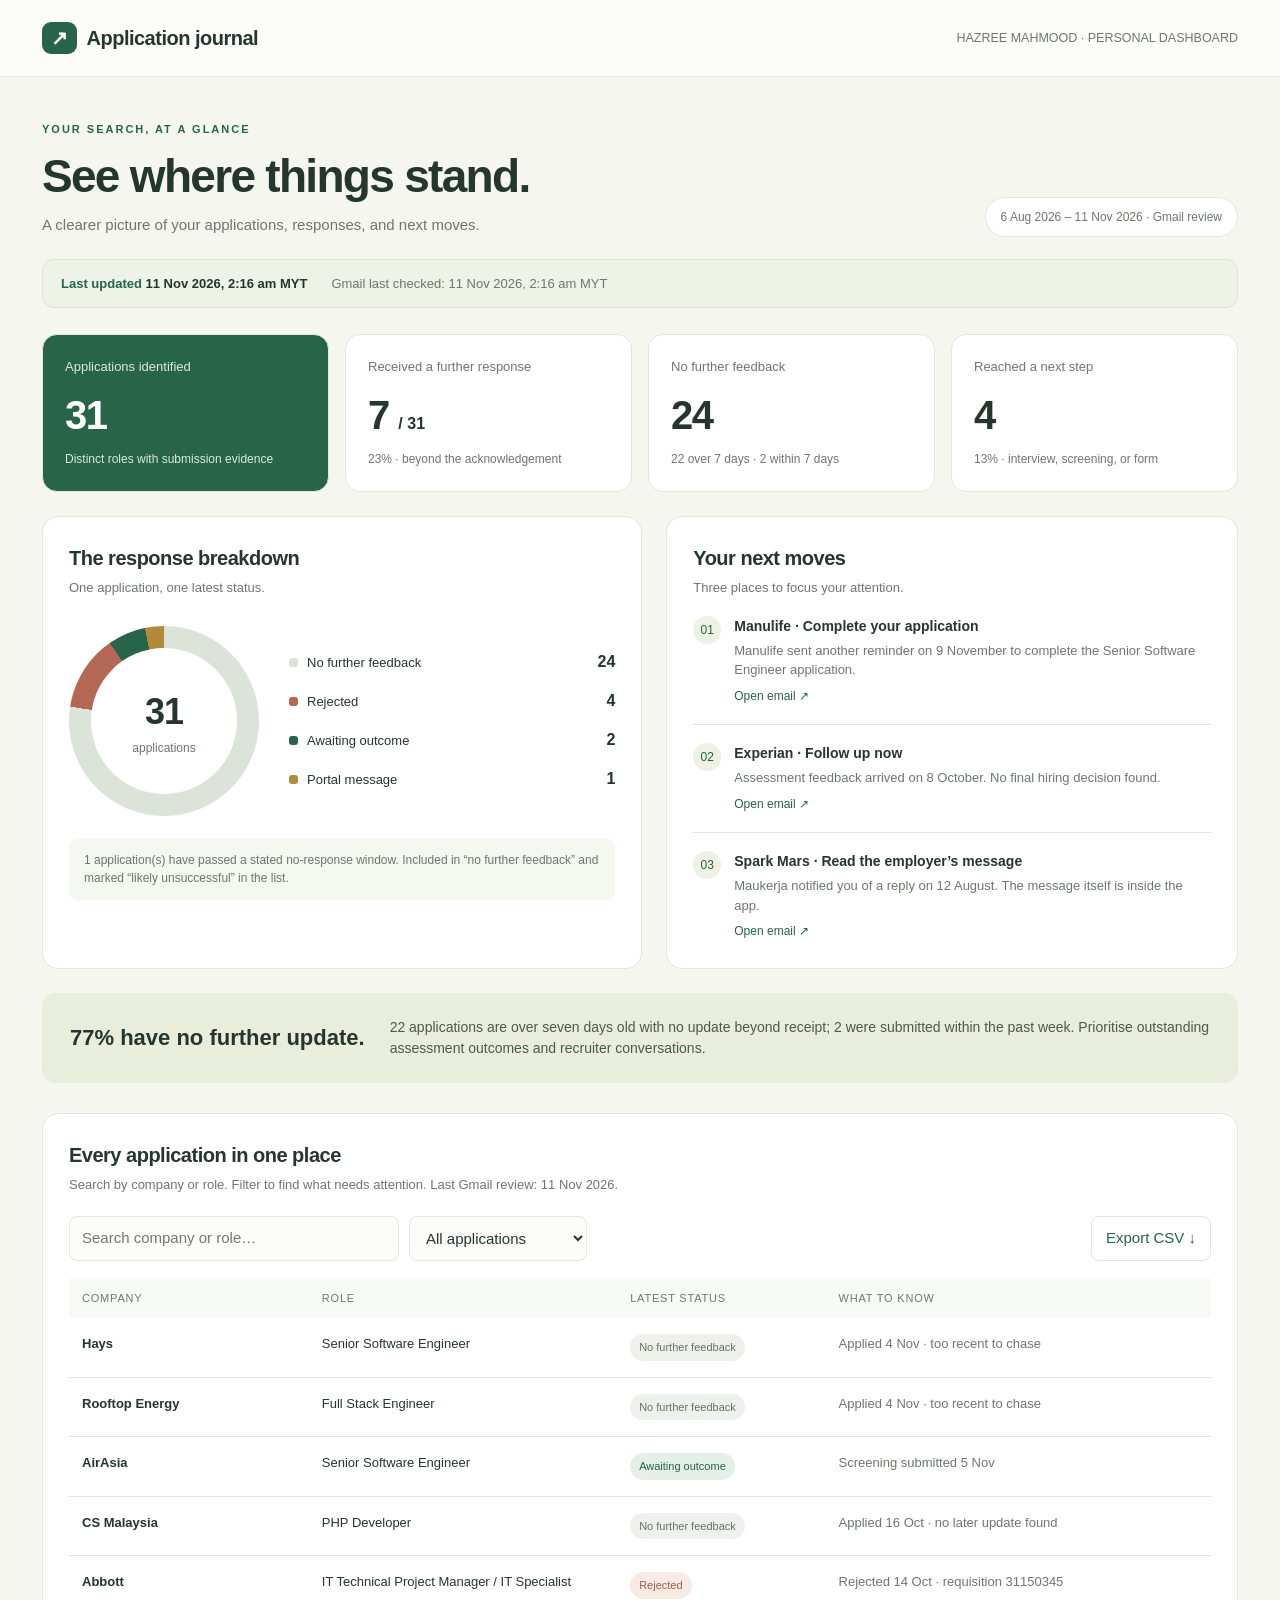
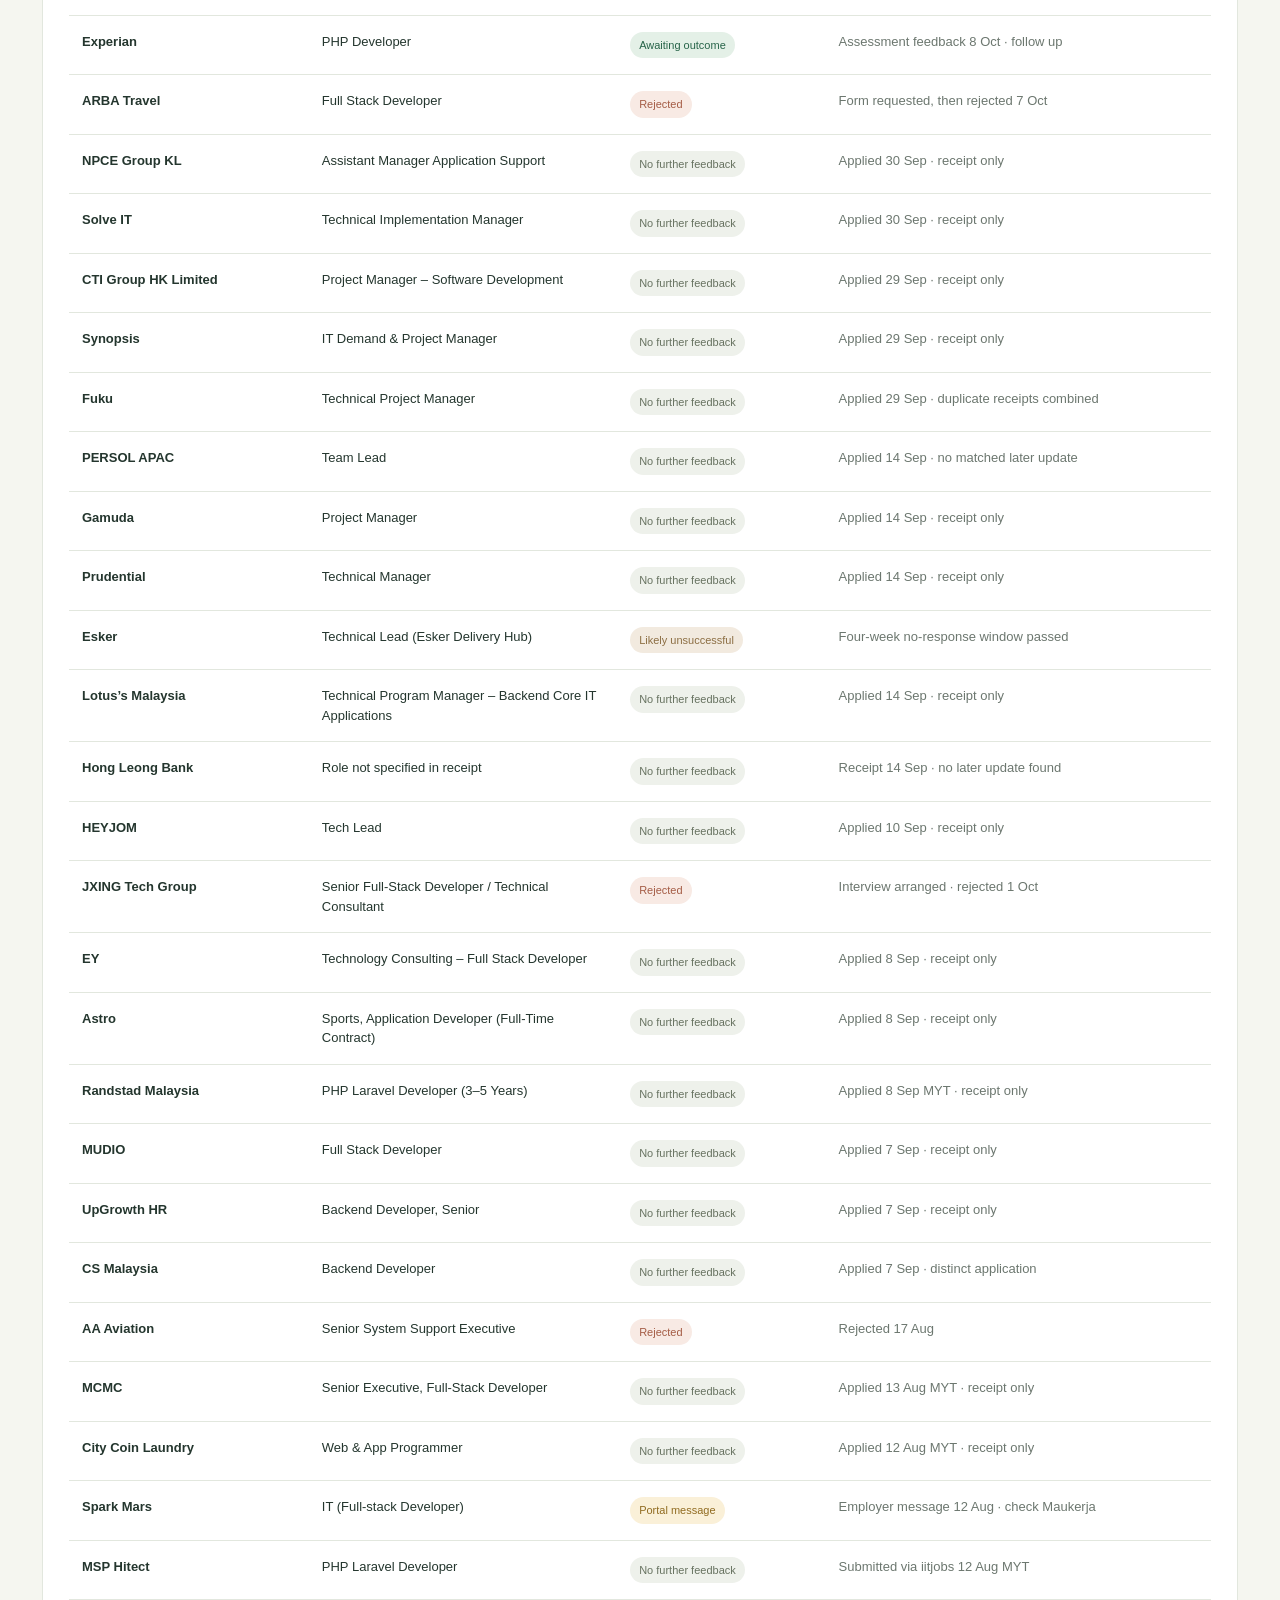
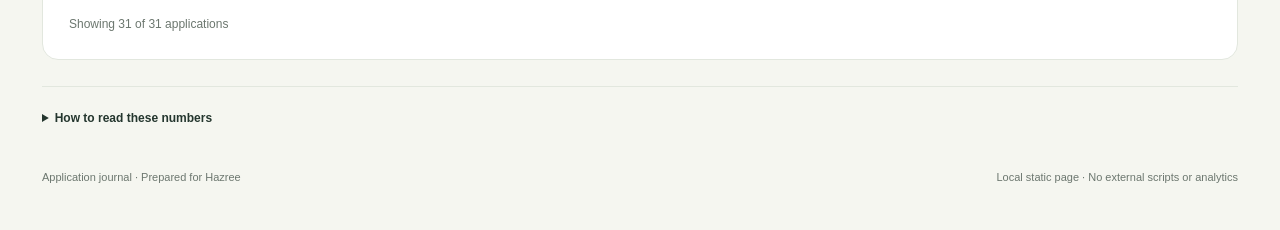
==== commit b4e6780a: "Record 11 November Gmail review" ====
--- a/job-applications/index.html
+++ b/job-applications/index.html
@@ -4,14 +4,14 @@
 :root{--ink:#24362e;--muted:#6c776f;--bg:#f5f6f0;--paper:#fff;--line:#e2e7de;--green:#276449;--lime:#dce9aa;--red:#b46753;--gold:#b38a39}*{box-sizing:border-box}body{margin:0;background:var(--bg);color:var(--ink);font:15px/1.5 -apple-system,BlinkMacSystemFont,"Segoe UI",sans-serif}a{color:var(--green)}button,input,select{font:inherit}button,a,input,select{outline-offset:4px}header{border-bottom:1px solid var(--line);background:#fcfdf9}nav{max-width:1260px;margin:auto;padding:23px 32px;display:flex;justify-content:space-between;align-items:center}.brand{font-weight:750;letter-spacing:-.5px;font-size:20px}.brand span{background:var(--green);color:white;padding:5px 9px;border-radius:9px;margin-right:10px}nav small{color:var(--muted)}main{max-width:1260px;margin:auto;padding:44px 32px} .eyebrow{text-transform:uppercase;font-size:11px;letter-spacing:2px;font-weight:700;color:var(--green)}h1{font-size:clamp(32px,4vw,46px);line-height:1.15;letter-spacing:-1.7px;margin:12px 0}h2{font-size:20px;letter-spacing:-.5px;margin:0 0 5px}p{margin:0;color:var(--muted)}.intro{display:flex;justify-content:space-between;gap:24px;align-items:end;margin-bottom:30px}.date{white-space:nowrap;font-size:12px;color:var(--muted);border:1px solid var(--line);border-radius:25px;padding:10px 15px;background:white}.stats{display:grid;grid-template-columns:repeat(4,1fr);gap:16px;margin-bottom:24px}.stat{padding:22px;border-radius:15px;background:var(--paper);border:1px solid var(--line)}.stat:first-child{background:var(--green);color:white}.stat:first-child p,.stat:first-child small{color:#dbe9df}.stat p{font-size:13px}.stat strong{font-size:40px;font-weight:650;letter-spacing:-1.5px;display:block;margin:8px 0 2px}.stat small{color:var(--muted);font-size:12px}.grid{display:grid;grid-template-columns:1.05fr 1fr;gap:24px;margin-bottom:24px}.card{background:white;border:1px solid var(--line);border-radius:16px;padding:26px}.sub{font-size:13px}.chart-area{display:flex;align-items:center;gap:30px;margin:28px 0 22px}.donut{width:190px;height:190px;flex-shrink:0;border-radius:50%;background:conic-gradient(#dce3d8 0 77.419%,#b46753 77.419% 90.322%,#276449 90.322% 96.774%,#b38a39 96.774%);position:relative}.donut:after{content:"";position:absolute;inset:22px;background:white;border-radius:50%}.center{position:absolute;inset:0;display:flex;flex-direction:column;align-items:center;justify-content:center;z-index:1}.center strong{font-size:36px;letter-spacing:-1px}.center span{color:var(--muted);font-size:12px}.legend{flex:1}.legend-row{display:flex;align-items:center;gap:9px;margin:15px 0;font-size:13px}.dot{width:9px;height:9px;border-radius:3px;flex-shrink:0}.legend-row strong{margin-left:auto;font-size:16px}.note{background:#f5f7f1;border-radius:9px;padding:13px 15px;color:var(--muted);font-size:12px}.follow{display:flex;gap:13px;padding:18px 0;border-bottom:1px solid var(--line)}.follow:last-child{border:0;padding-bottom:0}.num{width:28px;height:28px;background:#edf2e4;display:grid;place-items:center;border-radius:50%;color:var(--green);font-size:12px;flex-shrink:0}.follow strong{display:block;font-size:14px;margin-bottom:4px}.follow p{font-size:13px}.follow a{font-size:12px;text-decoration:none;display:inline-block;margin-top:7px}.insight{padding:24px 28px;border-radius:14px;background:#e8eedb;display:flex;gap:25px;align-items:center;margin-bottom:30px}.insight b{font-size:22px;white-space:nowrap}.insight p{font-size:14px;color:#485c46}.toolbar{display:flex;gap:12px;justify-content:space-between;margin:22px 0 17px}.controls{display:flex;gap:10px;flex:1}input,select{border:1px solid var(--line);background:#fcfdf9;padding:10px 12px;border-radius:8px;color:var(--ink)}input{width:min(100%,330px)}button{border:1px solid var(--line);background:white;border-radius:8px;padding:10px 14px;cursor:pointer;color:var(--green)}button:hover{background:#edf2e4}.table-wrap{overflow:auto}table{width:100%;border-collapse:collapse;text-align:left;font-size:13px;min-width:760px}th{color:var(--muted);font-weight:500;font-size:11px;text-transform:uppercase;letter-spacing:.8px;padding:12px 13px;background:#f8faf5}td{padding:16px 13px;border-bottom:1px solid var(--line);vertical-align:top}td:first-child{font-weight:650;width:21%}td:nth-child(2){width:27%}td:last-child{color:var(--muted);max-width:260px}.pill{display:inline-block;border-radius:20px;padding:5px 9px;font-size:11px;white-space:nowrap;background:#eef1eb;color:#677260}.pill.rejected{background:#f8eae4;color:#a45c45}.pill.progress{background:#e4f0e7;color:#276449}.pill.portal{background:#faf0d8;color:#906b20}.pill.likely{background:#f2eadf;color:#8c6e43}.count{font-size:12px;color:var(--muted);margin-top:15px}.method{margin-top:26px;padding:22px 0;border-top:1px solid var(--line);font-size:12px;color:var(--muted)}details summary{cursor:pointer;font-weight:600;color:var(--ink);margin-bottom:8px}.method p{max-width:950px;margin:9px 0}.empty{text-align:center;padding:35px;color:var(--muted)}footer{display:flex;justify-content:space-between;font-size:11px;color:var(--muted);padding-top:12px}@media(max-width:900px){.grid{grid-template-columns:1fr}.stats{grid-template-columns:repeat(2,1fr)}.intro{display:block}.date{display:inline-block;margin-top:18px}.chart-area{justify-content:center}.insight{align-items:start}.insight b{white-space:normal}}@media(max-width:550px){nav{padding:19px 20px}nav small{font-size:10px}main{padding:30px 18px}.stats{gap:10px}.stat{padding:17px}.stat strong{font-size:32px}.card{padding:20px}.chart-area{gap:18px;flex-direction:column}.legend{width:100%}.legend-row{margin:12px 0}.toolbar,.controls{flex-direction:column}input{width:100%}.insight{display:block}.insight p{margin-top:8px}footer{display:block}h1{letter-spacing:-1px}}@media print{button,.toolbar{display:none}.card,.stat{break-inside:avoid}body{background:white}main{padding:20px 0}.grid{grid-template-columns:1fr 1fr}.table-wrap{overflow:visible}table{min-width:0}.pill{white-space:normal}}
 .freshness{display:flex;flex-wrap:wrap;align-items:center;gap:10px 24px;margin:-8px 0 26px;padding:14px 18px;background:#edf3e6;border:1px solid #dbe5d1;border-radius:12px;font-size:13px}.freshness strong{color:var(--green)}.freshness span{color:var(--muted)}.freshness time{font-weight:600;color:var(--ink)}</style></head><body>
 <header><nav><div class="brand"><span>↗</span>Application journal</div><small>HAZREE MAHMOOD · PERSONAL DASHBOARD</small></nav></header>
-<main><div class="intro"><div><div class="eyebrow">Your search, at a glance</div><h1>See where things stand.</h1><p>A clearer picture of your applications, responses, and next moves.</p></div><div class="date">6 Aug 2026 – 10 Nov 2026 · Gmail review</div></div>
-<aside class="freshness" aria-label="Dashboard freshness"><div><strong>Last updated</strong> <time datetime="2026-11-09T20:57:03.841Z">10 Nov 2026, 4:57 am MYT</time></div><span>Gmail last checked: 10 Nov 2026, 4:57 am MYT</span></aside>
+<main><div class="intro"><div><div class="eyebrow">Your search, at a glance</div><h1>See where things stand.</h1><p>A clearer picture of your applications, responses, and next moves.</p></div><div class="date">6 Aug 2026 – 11 Nov 2026 · Gmail review</div></div>
+<aside class="freshness" aria-label="Dashboard freshness"><div><strong>Last updated</strong> <time datetime="2026-11-10T18:16:33.281Z">11 Nov 2026, 2:16 am MYT</time></div><span>Gmail last checked: 11 Nov 2026, 2:16 am MYT</span></aside>
 <section class="stats" aria-label="Application summary"><div class="stat"><p>Applications identified</p><strong>31</strong><small>Distinct roles with submission evidence</small></div><div class="stat"><p>Received a further response</p><strong>7 <span style="font-size:16px;letter-spacing:0">/ 31</span></strong><small>23% · beyond the acknowledgement</small></div><div class="stat"><p>No further feedback</p><strong>24</strong><small>22 over 7 days · 2 within 7 days</small></div><div class="stat"><p>Reached a next step</p><strong>4</strong><small>13% · interview, screening, or form</small></div></section>
 <div class="grid"><section class="card"><h2>The response breakdown</h2><p class="sub">One application, one latest status.</p><div class="chart-area"><div class="donut" style="background:conic-gradient(#dce3d8 0% 77.41935483870968%,#b46753 77.41935483870968% 90.3225806451613%,#276449 90.3225806451613% 96.7741935483871%,#b38a39 96.7741935483871% 100%)" role="img" aria-label="24 No further feedback, 4 Rejected, 2 Awaiting outcome, 1 Portal message"><div class="center"><strong>31</strong><span>applications</span></div></div><div class="legend"><div class="legend-row"><span class="dot" style="background:#dce3d8"></span>No further feedback<strong>24</strong></div><div class="legend-row"><span class="dot" style="background:#b46753"></span>Rejected<strong>4</strong></div><div class="legend-row"><span class="dot" style="background:#276449"></span>Awaiting outcome<strong>2</strong></div><div class="legend-row"><span class="dot" style="background:#b38a39"></span>Portal message<strong>1</strong></div></div></div><div class="note">1 application(s) have passed a stated no-response window. Included in “no further feedback” and marked “likely unsuccessful” in the list.</div></section>
 <section class="card"><h2>Your next moves</h2><p class="sub">Three places to focus your attention.</p><div class="follow"><span class="num">01</span><div><strong>Manulife · Complete your application</strong><p>Manulife sent another reminder on 9 November to complete the Senior Software Engineer application.</p><a href="https://mail.google.com/mail/u/0/#all/1a1c0ea05a84cd4e" target="_blank" rel="noopener noreferrer">Open email ↗</a></div></div><div class="follow"><span class="num">02</span><div><strong>Experian · Follow up now</strong><p>Assessment feedback arrived on 8 October. No final hiring decision found.</p><a href="https://mail.google.com/mail/u/0/#all/1a11735dcb362a3a" target="_blank" rel="noopener noreferrer">Open email ↗</a></div></div><div class="follow"><span class="num">03</span><div><strong>Spark Mars · Read the employer’s message</strong><p>Maukerja notified you of a reply on 12 August. The message itself is inside the app.</p><a href="https://mail.google.com/mail/u/0/#all/19ff475cb9b9b578" target="_blank" rel="noopener noreferrer">Open email ↗</a></div></div></section></div>
 <aside class="insight"><b>77% have no further update.</b><p>22 applications are over seven days old with no update beyond receipt; 2 were submitted within the past week. Prioritise outstanding assessment outcomes and recruiter conversations.</p></aside>
-<section class="card"><h2>Every application in one place</h2><p class="sub">Search by company or role. Filter to find what needs attention. Last Gmail review: 10 Nov 2026.</p><div class="toolbar"><div class="controls"><input id="search" type="search" placeholder="Search company or role…" aria-label="Search company or role"><select id="filter" aria-label="Filter by status"><option value="all">All applications</option><option value="silent">No further feedback</option><option value="progress">Awaiting outcome</option><option value="rejected">Rejected</option><option value="portal">Portal message</option><option value="likely">Likely unsuccessful</option><option value="offer">Offer received</option><option value="withdrawn">Withdrawn</option></select></div><button id="export">Export CSV ↓</button></div><div class="table-wrap"><table><thead><tr><th scope="col">Company</th><th scope="col">Role</th><th scope="col">Latest status</th><th scope="col">What to know</th></tr></thead><tbody id="rows"></tbody></table></div><div class="count" id="count" aria-live="polite"></div></section>
-<div class="method"><details><summary>How to read these numbers</summary><p>Gmail evidence was last reviewed on 10 Nov 2026. This dashboard includes applications with submission evidence from 6 Aug 2026 onward. Duplicate receipts for the same role, such as Fuku’s Indeed and Workable confirmations, count once. CS Malaysia’s two differently titled applications count separately.</p><p>“Further response” includes decisions, next-step requests, assessment feedback, and a portal-message notification. Automated receipts, job advertisements, candidate-experience surveys, and general recruiter registration forms do not count. Next-step applications overlap with the latest-status categories: JXING and ARBA later rejected the application.</p><p>Two additional rejections arrived in this period—EverestEngineering and AirAsia Software Engineer I—but their submission receipts were not found in this period. They are outside the submission-period group. The earlier 13 figure counted response emails, not applications.</p><p>No Gmail update does not prove an employer never replied. Phone, WhatsApp, job portals, and other accounts may contain additional responses. PERSOL’s August candidate-registration form is not treated as a response to its September Team Lead application. An hourly local task checks whether today’s Gmail review is complete. It refreshes this page at most once per Malaysia calendar day and pushes changes through the existing CI/CD pipeline. This page does not access Gmail in your browser. The Mac must be awake with the app running for that scheduled review. Waiting times are measured as of 10 Nov 2026.</p></details></div><footer><span>Application journal · Prepared for Hazree</span><span>Local static page · No external scripts or analytics</span></footer>
+<section class="card"><h2>Every application in one place</h2><p class="sub">Search by company or role. Filter to find what needs attention. Last Gmail review: 11 Nov 2026.</p><div class="toolbar"><div class="controls"><input id="search" type="search" placeholder="Search company or role…" aria-label="Search company or role"><select id="filter" aria-label="Filter by status"><option value="all">All applications</option><option value="silent">No further feedback</option><option value="progress">Awaiting outcome</option><option value="rejected">Rejected</option><option value="portal">Portal message</option><option value="likely">Likely unsuccessful</option><option value="offer">Offer received</option><option value="withdrawn">Withdrawn</option></select></div><button id="export">Export CSV ↓</button></div><div class="table-wrap"><table><thead><tr><th scope="col">Company</th><th scope="col">Role</th><th scope="col">Latest status</th><th scope="col">What to know</th></tr></thead><tbody id="rows"></tbody></table></div><div class="count" id="count" aria-live="polite"></div></section>
+<div class="method"><details><summary>How to read these numbers</summary><p>Gmail evidence was last reviewed on 11 Nov 2026. This dashboard includes applications with submission evidence from 6 Aug 2026 onward. Duplicate receipts for the same role, such as Fuku’s Indeed and Workable confirmations, count once. CS Malaysia’s two differently titled applications count separately.</p><p>“Further response” includes decisions, next-step requests, assessment feedback, and a portal-message notification. Automated receipts, job advertisements, candidate-experience surveys, and general recruiter registration forms do not count. Next-step applications overlap with the latest-status categories: JXING and ARBA later rejected the application.</p><p>Two additional rejections arrived in this period—EverestEngineering and AirAsia Software Engineer I—but their submission receipts were not found in this period. They are outside the submission-period group. The earlier 13 figure counted response emails, not applications.</p><p>No Gmail update does not prove an employer never replied. Phone, WhatsApp, job portals, and other accounts may contain additional responses. PERSOL’s August candidate-registration form is not treated as a response to its September Team Lead application. An hourly local task checks whether today’s Gmail review is complete. It refreshes this page at most once per Malaysia calendar day and pushes changes through the existing CI/CD pipeline. This page does not access Gmail in your browser. The Mac must be awake with the app running for that scheduled review. Waiting times are measured as of 11 Nov 2026.</p></details></div><footer><span>Application journal · Prepared for Hazree</span><span>Local static page · No external scripts or analytics</span></footer>
 </main>
-<script>window.applicationData = {"periodStart":"2026-08-06","checkedOn":"2026-11-10","timezone":"Asia/Kuala_Lumpur","schedule":"Hourly check; one successful update per Malaysia calendar day","applications":[{"id":"application-001","company":"Hays","role":"Senior Software Engineer","status":"silent","note":"Applied 4 Nov · too recent to chase","appliedOn":"2026-11-04","hadNextStep":false},{"id":"application-002","company":"Rooftop Energy","role":"Full Stack Engineer","status":"silent","note":"Applied 4 Nov · too recent to chase","appliedOn":"2026-11-04","hadNextStep":false},{"id":"application-003","company":"AirAsia","role":"Senior Software Engineer","status":"progress","note":"Screening submitted 5 Nov","appliedOn":"2026-11-05","hadNextStep":true},{"id":"application-004","company":"CS Malaysia","role":"PHP Developer","status":"silent","note":"Applied 16 Oct · no later update found","appliedOn":"2026-10-17","hadNextStep":false},{"id":"application-005","company":"Abbott","role":"IT Technical Project Manager / IT Specialist","status":"rejected","note":"Rejected 14 Oct · requisition 31150345","appliedOn":"2026-09-14","hadNextStep":false},{"id":"application-006","company":"Experian","role":"PHP Developer","status":"progress","note":"Assessment feedback 8 Oct · follow up","appliedOn":"2026-09-08","hadNextStep":true},{"id":"application-007","company":"ARBA Travel","role":"Full Stack Developer","status":"rejected","note":"Form requested, then rejected 7 Oct","appliedOn":"2026-10-01","hadNextStep":true},{"id":"application-008","company":"NPCE Group KL","role":"Assistant Manager Application Support","status":"silent","note":"Applied 30 Sep · receipt only","appliedOn":"2026-09-30","hadNextStep":false},{"id":"application-009","company":"Solve IT","role":"Technical Implementation Manager","status":"silent","note":"Applied 30 Sep · receipt only","appliedOn":"2026-09-30","hadNextStep":false},{"id":"application-010","company":"CTI Group HK Limited","role":"Project Manager – Software Development","status":"silent","note":"Applied 29 Sep · receipt only","appliedOn":"2026-09-29","hadNextStep":false},{"id":"application-011","company":"Synopsis","role":"IT Demand & Project Manager","status":"silent","note":"Applied 29 Sep · receipt only","appliedOn":"2026-09-29","hadNextStep":false},{"id":"application-012","company":"Fuku","role":"Technical Project Manager","status":"silent","note":"Applied 29 Sep · duplicate receipts combined","appliedOn":"2026-09-29","hadNextStep":false},{"id":"application-013","company":"PERSOL APAC","role":"Team Lead","status":"silent","note":"Applied 14 Sep · no matched later update","appliedOn":"2026-09-15","hadNextStep":false},{"id":"application-014","company":"Gamuda","role":"Project Manager","status":"silent","note":"Applied 14 Sep · receipt only","appliedOn":"2026-09-15","hadNextStep":false},{"id":"application-015","company":"Prudential","role":"Technical Manager","status":"silent","note":"Applied 14 Sep · receipt only","appliedOn":"2026-09-14","hadNextStep":false},{"id":"application-016","company":"Esker","role":"Technical Lead (Esker Delivery Hub)","status":"likely","note":"Four-week no-response window passed","appliedOn":"2026-09-14","hadNextStep":false},{"id":"application-017","company":"Lotus’s Malaysia","role":"Technical Program Manager – Backend Core IT Applications","status":"silent","note":"Applied 14 Sep · receipt only","appliedOn":"2026-09-14","hadNextStep":false},{"id":"application-018","company":"Hong Leong Bank","role":"Role not specified in receipt","status":"silent","note":"Receipt 14 Sep · no later update found","appliedOn":"2026-09-14","hadNextStep":false},{"id":"application-019","company":"HEYJOM","role":"Tech Lead","status":"silent","note":"Applied 10 Sep · receipt only","appliedOn":"2026-09-10","hadNextStep":false},{"id":"application-020","company":"JXING Tech Group","role":"Senior Full-Stack Developer / Technical Consultant","status":"rejected","note":"Interview arranged · rejected 1 Oct","appliedOn":"2026-09-07","hadNextStep":true},{"id":"application-021","company":"EY","role":"Technology Consulting – Full Stack Developer","status":"silent","note":"Applied 8 Sep · receipt only","appliedOn":"2026-09-08","hadNextStep":false},{"id":"application-022","company":"Astro","role":"Sports, Application Developer (Full-Time Contract)","status":"silent","note":"Applied 8 Sep · receipt only","appliedOn":"2026-09-08","hadNextStep":false},{"id":"application-023","company":"Randstad Malaysia","role":"PHP Laravel Developer (3–5 Years)","status":"silent","note":"Applied 8 Sep MYT · receipt only","appliedOn":"2026-09-08","hadNextStep":false},{"id":"application-024","company":"MUDIO","role":"Full Stack Developer","status":"silent","note":"Applied 7 Sep · receipt only","appliedOn":"2026-09-07","hadNextStep":false},{"id":"application-025","company":"UpGrowth HR","role":"Backend Developer, Senior","status":"silent","note":"Applied 7 Sep · receipt only","appliedOn":"2026-09-07","hadNextStep":false},{"id":"application-026","company":"CS Malaysia","role":"Backend Developer","status":"silent","note":"Applied 7 Sep · distinct application","appliedOn":"2026-09-07","hadNextStep":false},{"id":"application-027","company":"AA Aviation","role":"Senior System Support Executive","status":"rejected","note":"Rejected 17 Aug","appliedOn":"2026-08-12","hadNextStep":false},{"id":"application-028","company":"MCMC","role":"Senior Executive, Full-Stack Developer","status":"silent","note":"Applied 13 Aug MYT · receipt only","appliedOn":"2026-08-13","hadNextStep":false},{"id":"application-029","company":"City Coin Laundry","role":"Web & App Programmer","status":"silent","note":"Applied 12 Aug MYT · receipt only","appliedOn":"2026-08-12","hadNextStep":false},{"id":"application-030","company":"Spark Mars","role":"IT (Full-stack Developer)","status":"portal","note":"Employer message 12 Aug · check Maukerja","appliedOn":"2026-08-12","hadNextStep":false},{"id":"application-031","company":"MSP Hitect","role":"PHP Laravel Developer","status":"silent","note":"Submitted via iitjobs 12 Aug MYT","appliedOn":"2026-08-12","hadNextStep":false}],"followUps":[{"company":"Manulife","action":"Complete your application","note":"Manulife sent another reminder on 9 November to complete the Senior Software Engineer application.","url":"https://mail.google.com/mail/u/0/#all/1a1c0ea05a84cd4e"},{"company":"Experian","action":"Follow up now","note":"Assessment feedback arrived on 8 October. No final hiring decision found.","url":"https://mail.google.com/mail/u/0/#all/1a11735dcb362a3a"},{"company":"Spark Mars","action":"Read the employer’s message","note":"Maukerja notified you of a reply on 12 August. The message itself is inside the app.","url":"https://mail.google.com/mail/u/0/#all/19ff475cb9b9b578"}],"checkedAt":"2026-11-09T20:57:03+00:00"};</script>
+<script>window.applicationData = {"periodStart":"2026-08-06","checkedOn":"2026-11-11","timezone":"Asia/Kuala_Lumpur","schedule":"Hourly check; one successful update per Malaysia calendar day","applications":[{"id":"application-001","company":"Hays","role":"Senior Software Engineer","status":"silent","note":"Applied 4 Nov · too recent to chase","appliedOn":"2026-11-04","hadNextStep":false},{"id":"application-002","company":"Rooftop Energy","role":"Full Stack Engineer","status":"silent","note":"Applied 4 Nov · too recent to chase","appliedOn":"2026-11-04","hadNextStep":false},{"id":"application-003","company":"AirAsia","role":"Senior Software Engineer","status":"progress","note":"Screening submitted 5 Nov","appliedOn":"2026-11-05","hadNextStep":true},{"id":"application-004","company":"CS Malaysia","role":"PHP Developer","status":"silent","note":"Applied 16 Oct · no later update found","appliedOn":"2026-10-17","hadNextStep":false},{"id":"application-005","company":"Abbott","role":"IT Technical Project Manager / IT Specialist","status":"rejected","note":"Rejected 14 Oct · requisition 31150345","appliedOn":"2026-09-14","hadNextStep":false},{"id":"application-006","company":"Experian","role":"PHP Developer","status":"progress","note":"Assessment feedback 8 Oct · follow up","appliedOn":"2026-09-08","hadNextStep":true},{"id":"application-007","company":"ARBA Travel","role":"Full Stack Developer","status":"rejected","note":"Form requested, then rejected 7 Oct","appliedOn":"2026-10-01","hadNextStep":true},{"id":"application-008","company":"NPCE Group KL","role":"Assistant Manager Application Support","status":"silent","note":"Applied 30 Sep · receipt only","appliedOn":"2026-09-30","hadNextStep":false},{"id":"application-009","company":"Solve IT","role":"Technical Implementation Manager","status":"silent","note":"Applied 30 Sep · receipt only","appliedOn":"2026-09-30","hadNextStep":false},{"id":"application-010","company":"CTI Group HK Limited","role":"Project Manager – Software Development","status":"silent","note":"Applied 29 Sep · receipt only","appliedOn":"2026-09-29","hadNextStep":false},{"id":"application-011","company":"Synopsis","role":"IT Demand & Project Manager","status":"silent","note":"Applied 29 Sep · receipt only","appliedOn":"2026-09-29","hadNextStep":false},{"id":"application-012","company":"Fuku","role":"Technical Project Manager","status":"silent","note":"Applied 29 Sep · duplicate receipts combined","appliedOn":"2026-09-29","hadNextStep":false},{"id":"application-013","company":"PERSOL APAC","role":"Team Lead","status":"silent","note":"Applied 14 Sep · no matched later update","appliedOn":"2026-09-15","hadNextStep":false},{"id":"application-014","company":"Gamuda","role":"Project Manager","status":"silent","note":"Applied 14 Sep · receipt only","appliedOn":"2026-09-15","hadNextStep":false},{"id":"application-015","company":"Prudential","role":"Technical Manager","status":"silent","note":"Applied 14 Sep · receipt only","appliedOn":"2026-09-14","hadNextStep":false},{"id":"application-016","company":"Esker","role":"Technical Lead (Esker Delivery Hub)","status":"likely","note":"Four-week no-response window passed","appliedOn":"2026-09-14","hadNextStep":false},{"id":"application-017","company":"Lotus’s Malaysia","role":"Technical Program Manager – Backend Core IT Applications","status":"silent","note":"Applied 14 Sep · receipt only","appliedOn":"2026-09-14","hadNextStep":false},{"id":"application-018","company":"Hong Leong Bank","role":"Role not specified in receipt","status":"silent","note":"Receipt 14 Sep · no later update found","appliedOn":"2026-09-14","hadNextStep":false},{"id":"application-019","company":"HEYJOM","role":"Tech Lead","status":"silent","note":"Applied 10 Sep · receipt only","appliedOn":"2026-09-10","hadNextStep":false},{"id":"application-020","company":"JXING Tech Group","role":"Senior Full-Stack Developer / Technical Consultant","status":"rejected","note":"Interview arranged · rejected 1 Oct","appliedOn":"2026-09-07","hadNextStep":true},{"id":"application-021","company":"EY","role":"Technology Consulting – Full Stack Developer","status":"silent","note":"Applied 8 Sep · receipt only","appliedOn":"2026-09-08","hadNextStep":false},{"id":"application-022","company":"Astro","role":"Sports, Application Developer (Full-Time Contract)","status":"silent","note":"Applied 8 Sep · receipt only","appliedOn":"2026-09-08","hadNextStep":false},{"id":"application-023","company":"Randstad Malaysia","role":"PHP Laravel Developer (3–5 Years)","status":"silent","note":"Applied 8 Sep MYT · receipt only","appliedOn":"2026-09-08","hadNextStep":false},{"id":"application-024","company":"MUDIO","role":"Full Stack Developer","status":"silent","note":"Applied 7 Sep · receipt only","appliedOn":"2026-09-07","hadNextStep":false},{"id":"application-025","company":"UpGrowth HR","role":"Backend Developer, Senior","status":"silent","note":"Applied 7 Sep · receipt only","appliedOn":"2026-09-07","hadNextStep":false},{"id":"application-026","company":"CS Malaysia","role":"Backend Developer","status":"silent","note":"Applied 7 Sep · distinct application","appliedOn":"2026-09-07","hadNextStep":false},{"id":"application-027","company":"AA Aviation","role":"Senior System Support Executive","status":"rejected","note":"Rejected 17 Aug","appliedOn":"2026-08-12","hadNextStep":false},{"id":"application-028","company":"MCMC","role":"Senior Executive, Full-Stack Developer","status":"silent","note":"Applied 13 Aug MYT · receipt only","appliedOn":"2026-08-13","hadNextStep":false},{"id":"application-029","company":"City Coin Laundry","role":"Web & App Programmer","status":"silent","note":"Applied 12 Aug MYT · receipt only","appliedOn":"2026-08-12","hadNextStep":false},{"id":"application-030","company":"Spark Mars","role":"IT (Full-stack Developer)","status":"portal","note":"Employer message 12 Aug · check Maukerja","appliedOn":"2026-08-12","hadNextStep":false},{"id":"application-031","company":"MSP Hitect","role":"PHP Laravel Developer","status":"silent","note":"Submitted via iitjobs 12 Aug MYT","appliedOn":"2026-08-12","hadNextStep":false}],"followUps":[{"company":"Manulife","action":"Complete your application","note":"Manulife sent another reminder on 9 November to complete the Senior Software Engineer application.","url":"https://mail.google.com/mail/u/0/#all/1a1c0ea05a84cd4e"},{"company":"Experian","action":"Follow up now","note":"Assessment feedback arrived on 8 October. No final hiring decision found.","url":"https://mail.google.com/mail/u/0/#all/1a11735dcb362a3a"},{"company":"Spark Mars","action":"Read the employer’s message","note":"Maukerja notified you of a reply on 12 August. The message itself is inside the app.","url":"https://mail.google.com/mail/u/0/#all/19ff475cb9b9b578"}],"checkedAt":"2026-11-10T18:16:32+00:00"};</script>
 <script src="app.js"></script></body></html>
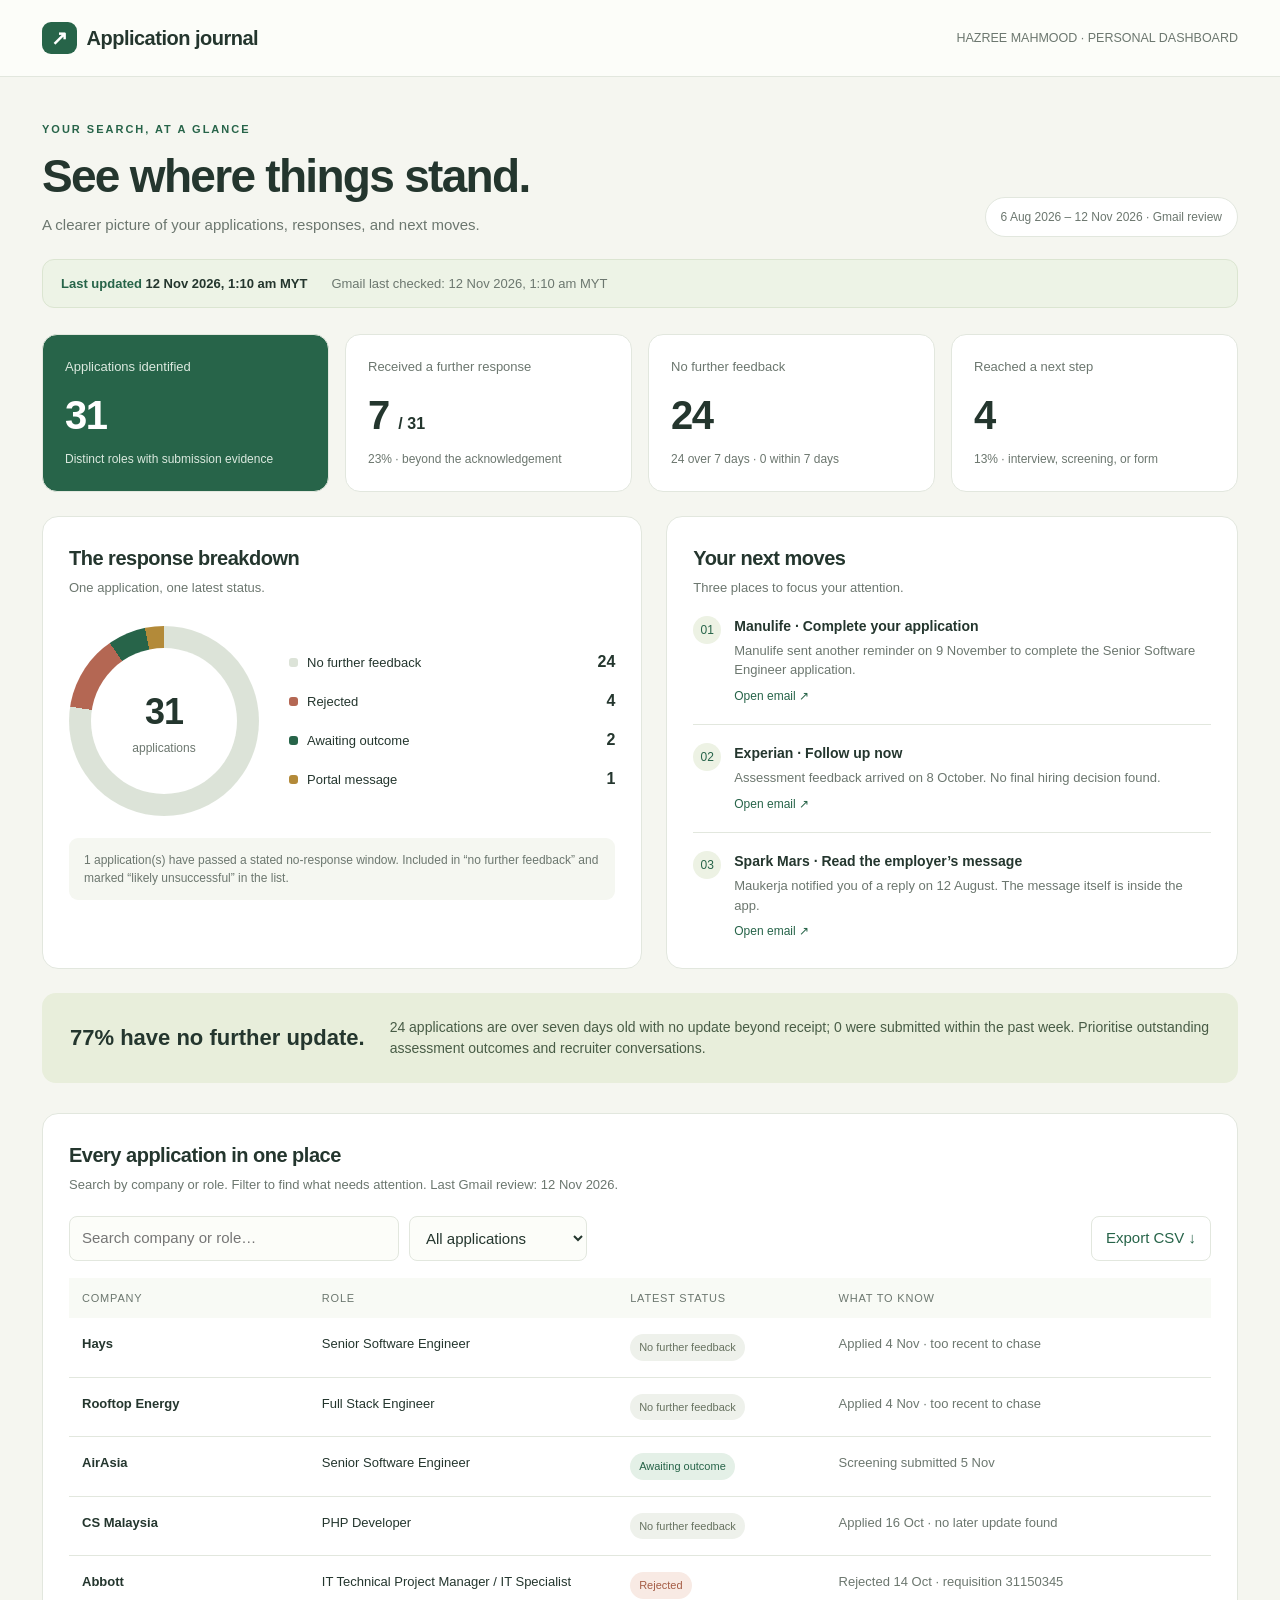
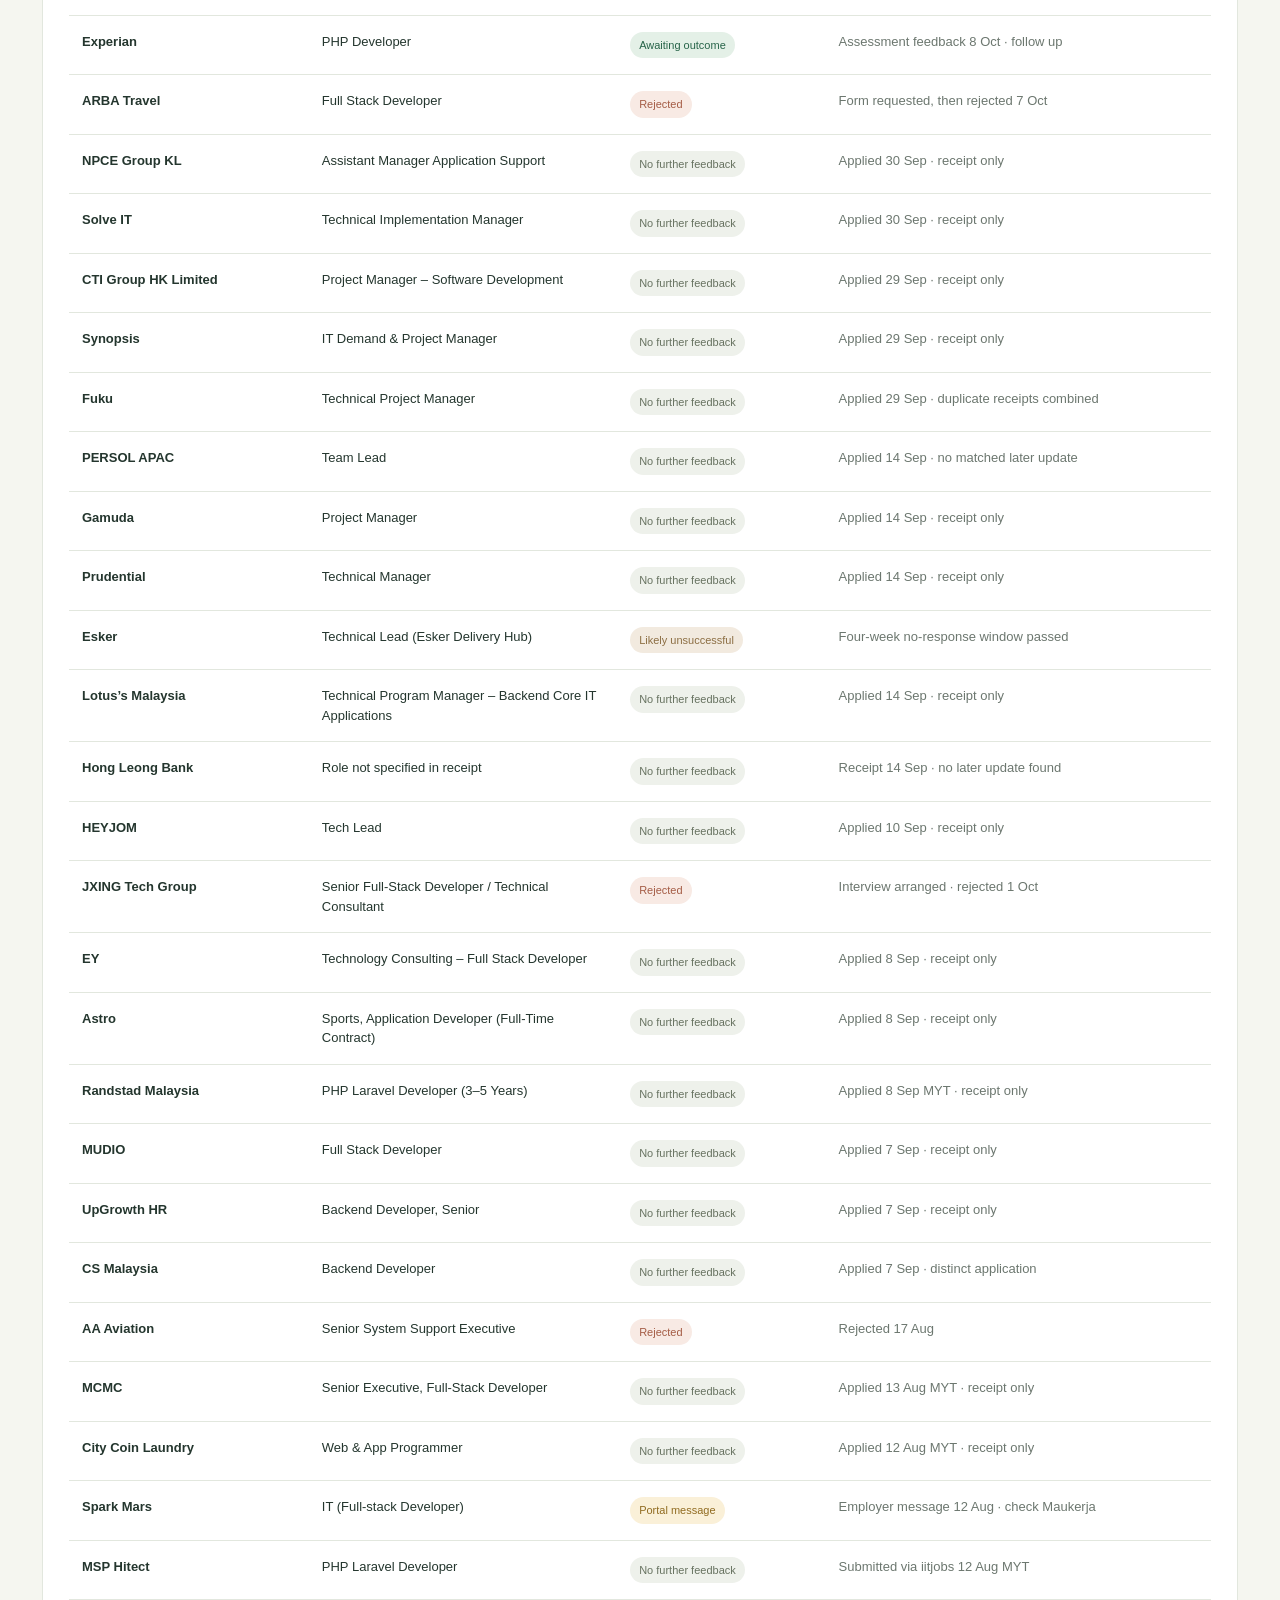
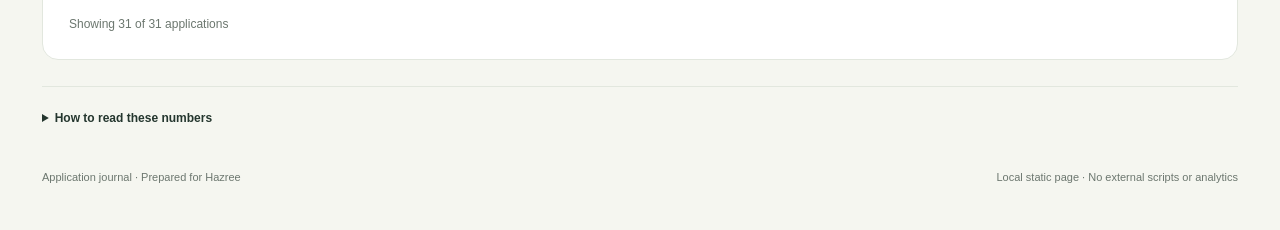
==== commit 3f60757e: "Record 12 November Gmail review" ====
--- a/job-applications/index.html
+++ b/job-applications/index.html
@@ -4,14 +4,14 @@
 :root{--ink:#24362e;--muted:#6c776f;--bg:#f5f6f0;--paper:#fff;--line:#e2e7de;--green:#276449;--lime:#dce9aa;--red:#b46753;--gold:#b38a39}*{box-sizing:border-box}body{margin:0;background:var(--bg);color:var(--ink);font:15px/1.5 -apple-system,BlinkMacSystemFont,"Segoe UI",sans-serif}a{color:var(--green)}button,input,select{font:inherit}button,a,input,select{outline-offset:4px}header{border-bottom:1px solid var(--line);background:#fcfdf9}nav{max-width:1260px;margin:auto;padding:23px 32px;display:flex;justify-content:space-between;align-items:center}.brand{font-weight:750;letter-spacing:-.5px;font-size:20px}.brand span{background:var(--green);color:white;padding:5px 9px;border-radius:9px;margin-right:10px}nav small{color:var(--muted)}main{max-width:1260px;margin:auto;padding:44px 32px} .eyebrow{text-transform:uppercase;font-size:11px;letter-spacing:2px;font-weight:700;color:var(--green)}h1{font-size:clamp(32px,4vw,46px);line-height:1.15;letter-spacing:-1.7px;margin:12px 0}h2{font-size:20px;letter-spacing:-.5px;margin:0 0 5px}p{margin:0;color:var(--muted)}.intro{display:flex;justify-content:space-between;gap:24px;align-items:end;margin-bottom:30px}.date{white-space:nowrap;font-size:12px;color:var(--muted);border:1px solid var(--line);border-radius:25px;padding:10px 15px;background:white}.stats{display:grid;grid-template-columns:repeat(4,1fr);gap:16px;margin-bottom:24px}.stat{padding:22px;border-radius:15px;background:var(--paper);border:1px solid var(--line)}.stat:first-child{background:var(--green);color:white}.stat:first-child p,.stat:first-child small{color:#dbe9df}.stat p{font-size:13px}.stat strong{font-size:40px;font-weight:650;letter-spacing:-1.5px;display:block;margin:8px 0 2px}.stat small{color:var(--muted);font-size:12px}.grid{display:grid;grid-template-columns:1.05fr 1fr;gap:24px;margin-bottom:24px}.card{background:white;border:1px solid var(--line);border-radius:16px;padding:26px}.sub{font-size:13px}.chart-area{display:flex;align-items:center;gap:30px;margin:28px 0 22px}.donut{width:190px;height:190px;flex-shrink:0;border-radius:50%;background:conic-gradient(#dce3d8 0 77.419%,#b46753 77.419% 90.322%,#276449 90.322% 96.774%,#b38a39 96.774%);position:relative}.donut:after{content:"";position:absolute;inset:22px;background:white;border-radius:50%}.center{position:absolute;inset:0;display:flex;flex-direction:column;align-items:center;justify-content:center;z-index:1}.center strong{font-size:36px;letter-spacing:-1px}.center span{color:var(--muted);font-size:12px}.legend{flex:1}.legend-row{display:flex;align-items:center;gap:9px;margin:15px 0;font-size:13px}.dot{width:9px;height:9px;border-radius:3px;flex-shrink:0}.legend-row strong{margin-left:auto;font-size:16px}.note{background:#f5f7f1;border-radius:9px;padding:13px 15px;color:var(--muted);font-size:12px}.follow{display:flex;gap:13px;padding:18px 0;border-bottom:1px solid var(--line)}.follow:last-child{border:0;padding-bottom:0}.num{width:28px;height:28px;background:#edf2e4;display:grid;place-items:center;border-radius:50%;color:var(--green);font-size:12px;flex-shrink:0}.follow strong{display:block;font-size:14px;margin-bottom:4px}.follow p{font-size:13px}.follow a{font-size:12px;text-decoration:none;display:inline-block;margin-top:7px}.insight{padding:24px 28px;border-radius:14px;background:#e8eedb;display:flex;gap:25px;align-items:center;margin-bottom:30px}.insight b{font-size:22px;white-space:nowrap}.insight p{font-size:14px;color:#485c46}.toolbar{display:flex;gap:12px;justify-content:space-between;margin:22px 0 17px}.controls{display:flex;gap:10px;flex:1}input,select{border:1px solid var(--line);background:#fcfdf9;padding:10px 12px;border-radius:8px;color:var(--ink)}input{width:min(100%,330px)}button{border:1px solid var(--line);background:white;border-radius:8px;padding:10px 14px;cursor:pointer;color:var(--green)}button:hover{background:#edf2e4}.table-wrap{overflow:auto}table{width:100%;border-collapse:collapse;text-align:left;font-size:13px;min-width:760px}th{color:var(--muted);font-weight:500;font-size:11px;text-transform:uppercase;letter-spacing:.8px;padding:12px 13px;background:#f8faf5}td{padding:16px 13px;border-bottom:1px solid var(--line);vertical-align:top}td:first-child{font-weight:650;width:21%}td:nth-child(2){width:27%}td:last-child{color:var(--muted);max-width:260px}.pill{display:inline-block;border-radius:20px;padding:5px 9px;font-size:11px;white-space:nowrap;background:#eef1eb;color:#677260}.pill.rejected{background:#f8eae4;color:#a45c45}.pill.progress{background:#e4f0e7;color:#276449}.pill.portal{background:#faf0d8;color:#906b20}.pill.likely{background:#f2eadf;color:#8c6e43}.count{font-size:12px;color:var(--muted);margin-top:15px}.method{margin-top:26px;padding:22px 0;border-top:1px solid var(--line);font-size:12px;color:var(--muted)}details summary{cursor:pointer;font-weight:600;color:var(--ink);margin-bottom:8px}.method p{max-width:950px;margin:9px 0}.empty{text-align:center;padding:35px;color:var(--muted)}footer{display:flex;justify-content:space-between;font-size:11px;color:var(--muted);padding-top:12px}@media(max-width:900px){.grid{grid-template-columns:1fr}.stats{grid-template-columns:repeat(2,1fr)}.intro{display:block}.date{display:inline-block;margin-top:18px}.chart-area{justify-content:center}.insight{align-items:start}.insight b{white-space:normal}}@media(max-width:550px){nav{padding:19px 20px}nav small{font-size:10px}main{padding:30px 18px}.stats{gap:10px}.stat{padding:17px}.stat strong{font-size:32px}.card{padding:20px}.chart-area{gap:18px;flex-direction:column}.legend{width:100%}.legend-row{margin:12px 0}.toolbar,.controls{flex-direction:column}input{width:100%}.insight{display:block}.insight p{margin-top:8px}footer{display:block}h1{letter-spacing:-1px}}@media print{button,.toolbar{display:none}.card,.stat{break-inside:avoid}body{background:white}main{padding:20px 0}.grid{grid-template-columns:1fr 1fr}.table-wrap{overflow:visible}table{min-width:0}.pill{white-space:normal}}
 .freshness{display:flex;flex-wrap:wrap;align-items:center;gap:10px 24px;margin:-8px 0 26px;padding:14px 18px;background:#edf3e6;border:1px solid #dbe5d1;border-radius:12px;font-size:13px}.freshness strong{color:var(--green)}.freshness span{color:var(--muted)}.freshness time{font-weight:600;color:var(--ink)}</style></head><body>
 <header><nav><div class="brand"><span>↗</span>Application journal</div><small>HAZREE MAHMOOD · PERSONAL DASHBOARD</small></nav></header>
-<main><div class="intro"><div><div class="eyebrow">Your search, at a glance</div><h1>See where things stand.</h1><p>A clearer picture of your applications, responses, and next moves.</p></div><div class="date">6 Aug 2026 – 11 Nov 2026 · Gmail review</div></div>
-<aside class="freshness" aria-label="Dashboard freshness"><div><strong>Last updated</strong> <time datetime="2026-11-10T18:16:33.281Z">11 Nov 2026, 2:16 am MYT</time></div><span>Gmail last checked: 11 Nov 2026, 2:16 am MYT</span></aside>
-<section class="stats" aria-label="Application summary"><div class="stat"><p>Applications identified</p><strong>31</strong><small>Distinct roles with submission evidence</small></div><div class="stat"><p>Received a further response</p><strong>7 <span style="font-size:16px;letter-spacing:0">/ 31</span></strong><small>23% · beyond the acknowledgement</small></div><div class="stat"><p>No further feedback</p><strong>24</strong><small>22 over 7 days · 2 within 7 days</small></div><div class="stat"><p>Reached a next step</p><strong>4</strong><small>13% · interview, screening, or form</small></div></section>
+<main><div class="intro"><div><div class="eyebrow">Your search, at a glance</div><h1>See where things stand.</h1><p>A clearer picture of your applications, responses, and next moves.</p></div><div class="date">6 Aug 2026 – 12 Nov 2026 · Gmail review</div></div>
+<aside class="freshness" aria-label="Dashboard freshness"><div><strong>Last updated</strong> <time datetime="2026-11-11T17:10:37.416Z">12 Nov 2026, 1:10 am MYT</time></div><span>Gmail last checked: 12 Nov 2026, 1:10 am MYT</span></aside>
+<section class="stats" aria-label="Application summary"><div class="stat"><p>Applications identified</p><strong>31</strong><small>Distinct roles with submission evidence</small></div><div class="stat"><p>Received a further response</p><strong>7 <span style="font-size:16px;letter-spacing:0">/ 31</span></strong><small>23% · beyond the acknowledgement</small></div><div class="stat"><p>No further feedback</p><strong>24</strong><small>24 over 7 days · 0 within 7 days</small></div><div class="stat"><p>Reached a next step</p><strong>4</strong><small>13% · interview, screening, or form</small></div></section>
 <div class="grid"><section class="card"><h2>The response breakdown</h2><p class="sub">One application, one latest status.</p><div class="chart-area"><div class="donut" style="background:conic-gradient(#dce3d8 0% 77.41935483870968%,#b46753 77.41935483870968% 90.3225806451613%,#276449 90.3225806451613% 96.7741935483871%,#b38a39 96.7741935483871% 100%)" role="img" aria-label="24 No further feedback, 4 Rejected, 2 Awaiting outcome, 1 Portal message"><div class="center"><strong>31</strong><span>applications</span></div></div><div class="legend"><div class="legend-row"><span class="dot" style="background:#dce3d8"></span>No further feedback<strong>24</strong></div><div class="legend-row"><span class="dot" style="background:#b46753"></span>Rejected<strong>4</strong></div><div class="legend-row"><span class="dot" style="background:#276449"></span>Awaiting outcome<strong>2</strong></div><div class="legend-row"><span class="dot" style="background:#b38a39"></span>Portal message<strong>1</strong></div></div></div><div class="note">1 application(s) have passed a stated no-response window. Included in “no further feedback” and marked “likely unsuccessful” in the list.</div></section>
 <section class="card"><h2>Your next moves</h2><p class="sub">Three places to focus your attention.</p><div class="follow"><span class="num">01</span><div><strong>Manulife · Complete your application</strong><p>Manulife sent another reminder on 9 November to complete the Senior Software Engineer application.</p><a href="https://mail.google.com/mail/u/0/#all/1a1c0ea05a84cd4e" target="_blank" rel="noopener noreferrer">Open email ↗</a></div></div><div class="follow"><span class="num">02</span><div><strong>Experian · Follow up now</strong><p>Assessment feedback arrived on 8 October. No final hiring decision found.</p><a href="https://mail.google.com/mail/u/0/#all/1a11735dcb362a3a" target="_blank" rel="noopener noreferrer">Open email ↗</a></div></div><div class="follow"><span class="num">03</span><div><strong>Spark Mars · Read the employer’s message</strong><p>Maukerja notified you of a reply on 12 August. The message itself is inside the app.</p><a href="https://mail.google.com/mail/u/0/#all/19ff475cb9b9b578" target="_blank" rel="noopener noreferrer">Open email ↗</a></div></div></section></div>
-<aside class="insight"><b>77% have no further update.</b><p>22 applications are over seven days old with no update beyond receipt; 2 were submitted within the past week. Prioritise outstanding assessment outcomes and recruiter conversations.</p></aside>
-<section class="card"><h2>Every application in one place</h2><p class="sub">Search by company or role. Filter to find what needs attention. Last Gmail review: 11 Nov 2026.</p><div class="toolbar"><div class="controls"><input id="search" type="search" placeholder="Search company or role…" aria-label="Search company or role"><select id="filter" aria-label="Filter by status"><option value="all">All applications</option><option value="silent">No further feedback</option><option value="progress">Awaiting outcome</option><option value="rejected">Rejected</option><option value="portal">Portal message</option><option value="likely">Likely unsuccessful</option><option value="offer">Offer received</option><option value="withdrawn">Withdrawn</option></select></div><button id="export">Export CSV ↓</button></div><div class="table-wrap"><table><thead><tr><th scope="col">Company</th><th scope="col">Role</th><th scope="col">Latest status</th><th scope="col">What to know</th></tr></thead><tbody id="rows"></tbody></table></div><div class="count" id="count" aria-live="polite"></div></section>
-<div class="method"><details><summary>How to read these numbers</summary><p>Gmail evidence was last reviewed on 11 Nov 2026. This dashboard includes applications with submission evidence from 6 Aug 2026 onward. Duplicate receipts for the same role, such as Fuku’s Indeed and Workable confirmations, count once. CS Malaysia’s two differently titled applications count separately.</p><p>“Further response” includes decisions, next-step requests, assessment feedback, and a portal-message notification. Automated receipts, job advertisements, candidate-experience surveys, and general recruiter registration forms do not count. Next-step applications overlap with the latest-status categories: JXING and ARBA later rejected the application.</p><p>Two additional rejections arrived in this period—EverestEngineering and AirAsia Software Engineer I—but their submission receipts were not found in this period. They are outside the submission-period group. The earlier 13 figure counted response emails, not applications.</p><p>No Gmail update does not prove an employer never replied. Phone, WhatsApp, job portals, and other accounts may contain additional responses. PERSOL’s August candidate-registration form is not treated as a response to its September Team Lead application. An hourly local task checks whether today’s Gmail review is complete. It refreshes this page at most once per Malaysia calendar day and pushes changes through the existing CI/CD pipeline. This page does not access Gmail in your browser. The Mac must be awake with the app running for that scheduled review. Waiting times are measured as of 11 Nov 2026.</p></details></div><footer><span>Application journal · Prepared for Hazree</span><span>Local static page · No external scripts or analytics</span></footer>
+<aside class="insight"><b>77% have no further update.</b><p>24 applications are over seven days old with no update beyond receipt; 0 were submitted within the past week. Prioritise outstanding assessment outcomes and recruiter conversations.</p></aside>
+<section class="card"><h2>Every application in one place</h2><p class="sub">Search by company or role. Filter to find what needs attention. Last Gmail review: 12 Nov 2026.</p><div class="toolbar"><div class="controls"><input id="search" type="search" placeholder="Search company or role…" aria-label="Search company or role"><select id="filter" aria-label="Filter by status"><option value="all">All applications</option><option value="silent">No further feedback</option><option value="progress">Awaiting outcome</option><option value="rejected">Rejected</option><option value="portal">Portal message</option><option value="likely">Likely unsuccessful</option><option value="offer">Offer received</option><option value="withdrawn">Withdrawn</option></select></div><button id="export">Export CSV ↓</button></div><div class="table-wrap"><table><thead><tr><th scope="col">Company</th><th scope="col">Role</th><th scope="col">Latest status</th><th scope="col">What to know</th></tr></thead><tbody id="rows"></tbody></table></div><div class="count" id="count" aria-live="polite"></div></section>
+<div class="method"><details><summary>How to read these numbers</summary><p>Gmail evidence was last reviewed on 12 Nov 2026. This dashboard includes applications with submission evidence from 6 Aug 2026 onward. Duplicate receipts for the same role, such as Fuku’s Indeed and Workable confirmations, count once. CS Malaysia’s two differently titled applications count separately.</p><p>“Further response” includes decisions, next-step requests, assessment feedback, and a portal-message notification. Automated receipts, job advertisements, candidate-experience surveys, and general recruiter registration forms do not count. Next-step applications overlap with the latest-status categories: JXING and ARBA later rejected the application.</p><p>Two additional rejections arrived in this period—EverestEngineering and AirAsia Software Engineer I—but their submission receipts were not found in this period. They are outside the submission-period group. The earlier 13 figure counted response emails, not applications.</p><p>No Gmail update does not prove an employer never replied. Phone, WhatsApp, job portals, and other accounts may contain additional responses. PERSOL’s August candidate-registration form is not treated as a response to its September Team Lead application. An hourly local task checks whether today’s Gmail review is complete. It refreshes this page at most once per Malaysia calendar day and pushes changes through the existing CI/CD pipeline. This page does not access Gmail in your browser. The Mac must be awake with the app running for that scheduled review. Waiting times are measured as of 12 Nov 2026.</p></details></div><footer><span>Application journal · Prepared for Hazree</span><span>Local static page · No external scripts or analytics</span></footer>
 </main>
-<script>window.applicationData = {"periodStart":"2026-08-06","checkedOn":"2026-11-11","timezone":"Asia/Kuala_Lumpur","schedule":"Hourly check; one successful update per Malaysia calendar day","applications":[{"id":"application-001","company":"Hays","role":"Senior Software Engineer","status":"silent","note":"Applied 4 Nov · too recent to chase","appliedOn":"2026-11-04","hadNextStep":false},{"id":"application-002","company":"Rooftop Energy","role":"Full Stack Engineer","status":"silent","note":"Applied 4 Nov · too recent to chase","appliedOn":"2026-11-04","hadNextStep":false},{"id":"application-003","company":"AirAsia","role":"Senior Software Engineer","status":"progress","note":"Screening submitted 5 Nov","appliedOn":"2026-11-05","hadNextStep":true},{"id":"application-004","company":"CS Malaysia","role":"PHP Developer","status":"silent","note":"Applied 16 Oct · no later update found","appliedOn":"2026-10-17","hadNextStep":false},{"id":"application-005","company":"Abbott","role":"IT Technical Project Manager / IT Specialist","status":"rejected","note":"Rejected 14 Oct · requisition 31150345","appliedOn":"2026-09-14","hadNextStep":false},{"id":"application-006","company":"Experian","role":"PHP Developer","status":"progress","note":"Assessment feedback 8 Oct · follow up","appliedOn":"2026-09-08","hadNextStep":true},{"id":"application-007","company":"ARBA Travel","role":"Full Stack Developer","status":"rejected","note":"Form requested, then rejected 7 Oct","appliedOn":"2026-10-01","hadNextStep":true},{"id":"application-008","company":"NPCE Group KL","role":"Assistant Manager Application Support","status":"silent","note":"Applied 30 Sep · receipt only","appliedOn":"2026-09-30","hadNextStep":false},{"id":"application-009","company":"Solve IT","role":"Technical Implementation Manager","status":"silent","note":"Applied 30 Sep · receipt only","appliedOn":"2026-09-30","hadNextStep":false},{"id":"application-010","company":"CTI Group HK Limited","role":"Project Manager – Software Development","status":"silent","note":"Applied 29 Sep · receipt only","appliedOn":"2026-09-29","hadNextStep":false},{"id":"application-011","company":"Synopsis","role":"IT Demand & Project Manager","status":"silent","note":"Applied 29 Sep · receipt only","appliedOn":"2026-09-29","hadNextStep":false},{"id":"application-012","company":"Fuku","role":"Technical Project Manager","status":"silent","note":"Applied 29 Sep · duplicate receipts combined","appliedOn":"2026-09-29","hadNextStep":false},{"id":"application-013","company":"PERSOL APAC","role":"Team Lead","status":"silent","note":"Applied 14 Sep · no matched later update","appliedOn":"2026-09-15","hadNextStep":false},{"id":"application-014","company":"Gamuda","role":"Project Manager","status":"silent","note":"Applied 14 Sep · receipt only","appliedOn":"2026-09-15","hadNextStep":false},{"id":"application-015","company":"Prudential","role":"Technical Manager","status":"silent","note":"Applied 14 Sep · receipt only","appliedOn":"2026-09-14","hadNextStep":false},{"id":"application-016","company":"Esker","role":"Technical Lead (Esker Delivery Hub)","status":"likely","note":"Four-week no-response window passed","appliedOn":"2026-09-14","hadNextStep":false},{"id":"application-017","company":"Lotus’s Malaysia","role":"Technical Program Manager – Backend Core IT Applications","status":"silent","note":"Applied 14 Sep · receipt only","appliedOn":"2026-09-14","hadNextStep":false},{"id":"application-018","company":"Hong Leong Bank","role":"Role not specified in receipt","status":"silent","note":"Receipt 14 Sep · no later update found","appliedOn":"2026-09-14","hadNextStep":false},{"id":"application-019","company":"HEYJOM","role":"Tech Lead","status":"silent","note":"Applied 10 Sep · receipt only","appliedOn":"2026-09-10","hadNextStep":false},{"id":"application-020","company":"JXING Tech Group","role":"Senior Full-Stack Developer / Technical Consultant","status":"rejected","note":"Interview arranged · rejected 1 Oct","appliedOn":"2026-09-07","hadNextStep":true},{"id":"application-021","company":"EY","role":"Technology Consulting – Full Stack Developer","status":"silent","note":"Applied 8 Sep · receipt only","appliedOn":"2026-09-08","hadNextStep":false},{"id":"application-022","company":"Astro","role":"Sports, Application Developer (Full-Time Contract)","status":"silent","note":"Applied 8 Sep · receipt only","appliedOn":"2026-09-08","hadNextStep":false},{"id":"application-023","company":"Randstad Malaysia","role":"PHP Laravel Developer (3–5 Years)","status":"silent","note":"Applied 8 Sep MYT · receipt only","appliedOn":"2026-09-08","hadNextStep":false},{"id":"application-024","company":"MUDIO","role":"Full Stack Developer","status":"silent","note":"Applied 7 Sep · receipt only","appliedOn":"2026-09-07","hadNextStep":false},{"id":"application-025","company":"UpGrowth HR","role":"Backend Developer, Senior","status":"silent","note":"Applied 7 Sep · receipt only","appliedOn":"2026-09-07","hadNextStep":false},{"id":"application-026","company":"CS Malaysia","role":"Backend Developer","status":"silent","note":"Applied 7 Sep · distinct application","appliedOn":"2026-09-07","hadNextStep":false},{"id":"application-027","company":"AA Aviation","role":"Senior System Support Executive","status":"rejected","note":"Rejected 17 Aug","appliedOn":"2026-08-12","hadNextStep":false},{"id":"application-028","company":"MCMC","role":"Senior Executive, Full-Stack Developer","status":"silent","note":"Applied 13 Aug MYT · receipt only","appliedOn":"2026-08-13","hadNextStep":false},{"id":"application-029","company":"City Coin Laundry","role":"Web & App Programmer","status":"silent","note":"Applied 12 Aug MYT · receipt only","appliedOn":"2026-08-12","hadNextStep":false},{"id":"application-030","company":"Spark Mars","role":"IT (Full-stack Developer)","status":"portal","note":"Employer message 12 Aug · check Maukerja","appliedOn":"2026-08-12","hadNextStep":false},{"id":"application-031","company":"MSP Hitect","role":"PHP Laravel Developer","status":"silent","note":"Submitted via iitjobs 12 Aug MYT","appliedOn":"2026-08-12","hadNextStep":false}],"followUps":[{"company":"Manulife","action":"Complete your application","note":"Manulife sent another reminder on 9 November to complete the Senior Software Engineer application.","url":"https://mail.google.com/mail/u/0/#all/1a1c0ea05a84cd4e"},{"company":"Experian","action":"Follow up now","note":"Assessment feedback arrived on 8 October. No final hiring decision found.","url":"https://mail.google.com/mail/u/0/#all/1a11735dcb362a3a"},{"company":"Spark Mars","action":"Read the employer’s message","note":"Maukerja notified you of a reply on 12 August. The message itself is inside the app.","url":"https://mail.google.com/mail/u/0/#all/19ff475cb9b9b578"}],"checkedAt":"2026-11-10T18:16:32+00:00"};</script>
+<script>window.applicationData = {"periodStart":"2026-08-06","checkedOn":"2026-11-12","timezone":"Asia/Kuala_Lumpur","schedule":"Hourly check; one successful update per Malaysia calendar day","applications":[{"id":"application-001","company":"Hays","role":"Senior Software Engineer","status":"silent","note":"Applied 4 Nov · too recent to chase","appliedOn":"2026-11-04","hadNextStep":false},{"id":"application-002","company":"Rooftop Energy","role":"Full Stack Engineer","status":"silent","note":"Applied 4 Nov · too recent to chase","appliedOn":"2026-11-04","hadNextStep":false},{"id":"application-003","company":"AirAsia","role":"Senior Software Engineer","status":"progress","note":"Screening submitted 5 Nov","appliedOn":"2026-11-05","hadNextStep":true},{"id":"application-004","company":"CS Malaysia","role":"PHP Developer","status":"silent","note":"Applied 16 Oct · no later update found","appliedOn":"2026-10-17","hadNextStep":false},{"id":"application-005","company":"Abbott","role":"IT Technical Project Manager / IT Specialist","status":"rejected","note":"Rejected 14 Oct · requisition 31150345","appliedOn":"2026-09-14","hadNextStep":false},{"id":"application-006","company":"Experian","role":"PHP Developer","status":"progress","note":"Assessment feedback 8 Oct · follow up","appliedOn":"2026-09-08","hadNextStep":true},{"id":"application-007","company":"ARBA Travel","role":"Full Stack Developer","status":"rejected","note":"Form requested, then rejected 7 Oct","appliedOn":"2026-10-01","hadNextStep":true},{"id":"application-008","company":"NPCE Group KL","role":"Assistant Manager Application Support","status":"silent","note":"Applied 30 Sep · receipt only","appliedOn":"2026-09-30","hadNextStep":false},{"id":"application-009","company":"Solve IT","role":"Technical Implementation Manager","status":"silent","note":"Applied 30 Sep · receipt only","appliedOn":"2026-09-30","hadNextStep":false},{"id":"application-010","company":"CTI Group HK Limited","role":"Project Manager – Software Development","status":"silent","note":"Applied 29 Sep · receipt only","appliedOn":"2026-09-29","hadNextStep":false},{"id":"application-011","company":"Synopsis","role":"IT Demand & Project Manager","status":"silent","note":"Applied 29 Sep · receipt only","appliedOn":"2026-09-29","hadNextStep":false},{"id":"application-012","company":"Fuku","role":"Technical Project Manager","status":"silent","note":"Applied 29 Sep · duplicate receipts combined","appliedOn":"2026-09-29","hadNextStep":false},{"id":"application-013","company":"PERSOL APAC","role":"Team Lead","status":"silent","note":"Applied 14 Sep · no matched later update","appliedOn":"2026-09-15","hadNextStep":false},{"id":"application-014","company":"Gamuda","role":"Project Manager","status":"silent","note":"Applied 14 Sep · receipt only","appliedOn":"2026-09-15","hadNextStep":false},{"id":"application-015","company":"Prudential","role":"Technical Manager","status":"silent","note":"Applied 14 Sep · receipt only","appliedOn":"2026-09-14","hadNextStep":false},{"id":"application-016","company":"Esker","role":"Technical Lead (Esker Delivery Hub)","status":"likely","note":"Four-week no-response window passed","appliedOn":"2026-09-14","hadNextStep":false},{"id":"application-017","company":"Lotus’s Malaysia","role":"Technical Program Manager – Backend Core IT Applications","status":"silent","note":"Applied 14 Sep · receipt only","appliedOn":"2026-09-14","hadNextStep":false},{"id":"application-018","company":"Hong Leong Bank","role":"Role not specified in receipt","status":"silent","note":"Receipt 14 Sep · no later update found","appliedOn":"2026-09-14","hadNextStep":false},{"id":"application-019","company":"HEYJOM","role":"Tech Lead","status":"silent","note":"Applied 10 Sep · receipt only","appliedOn":"2026-09-10","hadNextStep":false},{"id":"application-020","company":"JXING Tech Group","role":"Senior Full-Stack Developer / Technical Consultant","status":"rejected","note":"Interview arranged · rejected 1 Oct","appliedOn":"2026-09-07","hadNextStep":true},{"id":"application-021","company":"EY","role":"Technology Consulting – Full Stack Developer","status":"silent","note":"Applied 8 Sep · receipt only","appliedOn":"2026-09-08","hadNextStep":false},{"id":"application-022","company":"Astro","role":"Sports, Application Developer (Full-Time Contract)","status":"silent","note":"Applied 8 Sep · receipt only","appliedOn":"2026-09-08","hadNextStep":false},{"id":"application-023","company":"Randstad Malaysia","role":"PHP Laravel Developer (3–5 Years)","status":"silent","note":"Applied 8 Sep MYT · receipt only","appliedOn":"2026-09-08","hadNextStep":false},{"id":"application-024","company":"MUDIO","role":"Full Stack Developer","status":"silent","note":"Applied 7 Sep · receipt only","appliedOn":"2026-09-07","hadNextStep":false},{"id":"application-025","company":"UpGrowth HR","role":"Backend Developer, Senior","status":"silent","note":"Applied 7 Sep · receipt only","appliedOn":"2026-09-07","hadNextStep":false},{"id":"application-026","company":"CS Malaysia","role":"Backend Developer","status":"silent","note":"Applied 7 Sep · distinct application","appliedOn":"2026-09-07","hadNextStep":false},{"id":"application-027","company":"AA Aviation","role":"Senior System Support Executive","status":"rejected","note":"Rejected 17 Aug","appliedOn":"2026-08-12","hadNextStep":false},{"id":"application-028","company":"MCMC","role":"Senior Executive, Full-Stack Developer","status":"silent","note":"Applied 13 Aug MYT · receipt only","appliedOn":"2026-08-13","hadNextStep":false},{"id":"application-029","company":"City Coin Laundry","role":"Web & App Programmer","status":"silent","note":"Applied 12 Aug MYT · receipt only","appliedOn":"2026-08-12","hadNextStep":false},{"id":"application-030","company":"Spark Mars","role":"IT (Full-stack Developer)","status":"portal","note":"Employer message 12 Aug · check Maukerja","appliedOn":"2026-08-12","hadNextStep":false},{"id":"application-031","company":"MSP Hitect","role":"PHP Laravel Developer","status":"silent","note":"Submitted via iitjobs 12 Aug MYT","appliedOn":"2026-08-12","hadNextStep":false}],"followUps":[{"company":"Manulife","action":"Complete your application","note":"Manulife sent another reminder on 9 November to complete the Senior Software Engineer application.","url":"https://mail.google.com/mail/u/0/#all/1a1c0ea05a84cd4e"},{"company":"Experian","action":"Follow up now","note":"Assessment feedback arrived on 8 October. No final hiring decision found.","url":"https://mail.google.com/mail/u/0/#all/1a11735dcb362a3a"},{"company":"Spark Mars","action":"Read the employer’s message","note":"Maukerja notified you of a reply on 12 August. The message itself is inside the app.","url":"https://mail.google.com/mail/u/0/#all/19ff475cb9b9b578"}],"checkedAt":"2026-11-11T17:10:37+00:00"};</script>
 <script src="app.js"></script></body></html>
